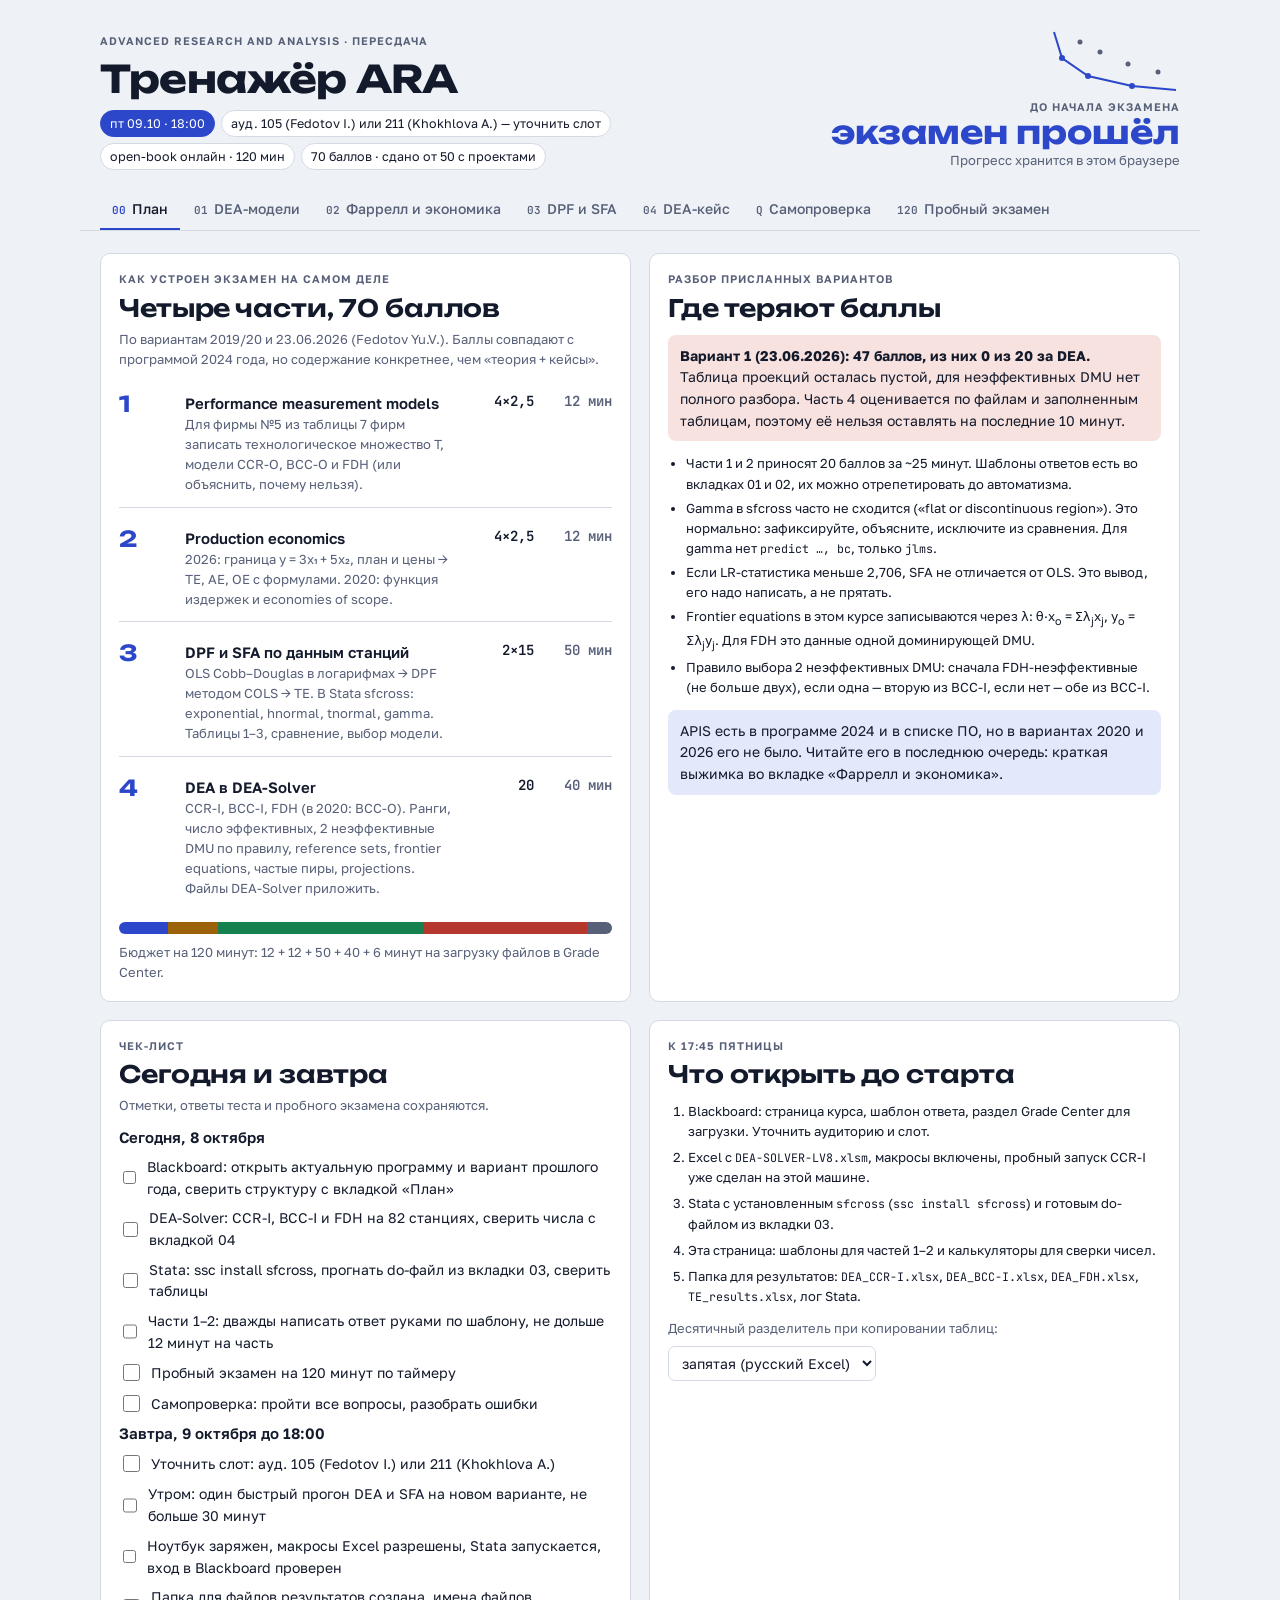
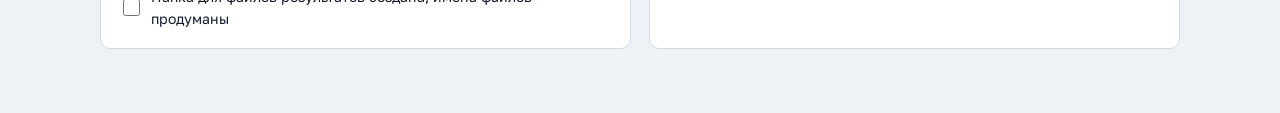
==== public/ara/index.html @ 1f3a1963 "Add ARA exam trainer page at /ara with progress stored in KV The trainer (DEA models, Farrell, DPF/S" ====
<!doctype html>
<html lang="ru">
<head>
<meta charset="utf-8">
<meta name="viewport" content="width=device-width, initial-scale=1, viewport-fit=cover">
<meta name="color-scheme" content="light dark">
<title>Тренажёр ARA</title>
<link rel="preconnect" href="https://fonts.googleapis.com">
<link rel="preconnect" href="https://fonts.gstatic.com" crossorigin>
<link rel="stylesheet" href="https://fonts.googleapis.com/css2?family=Unbounded:wght@500;700&family=Golos+Text:wght@400;500;600;700&family=JetBrains+Mono:wght@400;600&display=swap">
<style>
/* Рабочая тетрадь к пересдаче: шапка с отсчётом, вкладки = части экзамена, внутри — карточки-инструменты и разборы */
:root {
  --bg: #EEF1F5; --surface: #FFFFFF; --sunk: #F4F6FA; --ink: #131A2B; --muted: #576078; --line: #D4DAE4;
  --accent: #2C47C9; --accent-ink: #FFFFFF; --accent-soft: #E3E8FB;
  --good: #17804F; --good-soft: #E0F2E8; --warn: #9C620A; --warn-soft: #FBEFD9; --bad: #B5382F; --bad-soft: #F8E2DF;
  --display: "Unbounded", "Golos Text", system-ui, sans-serif;
  --body: "Golos Text", system-ui, -apple-system, "Segoe UI", sans-serif;
  --mono: "JetBrains Mono", ui-monospace, "SFMono-Regular", Menlo, Consolas, monospace;
  --r: 10px;
}
@media (prefers-color-scheme: dark) { :root:not([data-theme="light"]) {
  --bg: #0D111B; --surface: #161B28; --sunk: #1C2233; --ink: #E4E8F1; --muted: #9AA3B9; --line: #2B3347;
  --accent: #8FA3FF; --accent-ink: #0D111B; --accent-soft: #232C50;
  --good: #52C78F; --good-soft: #153021; --warn: #E7AF55; --warn-soft: #33290F; --bad: #F27A70; --bad-soft: #3B1D1A; color-scheme: dark } }
:root[data-theme="dark"] {
  --bg: #0D111B; --surface: #161B28; --sunk: #1C2233; --ink: #E4E8F1; --muted: #9AA3B9; --line: #2B3347;
  --accent: #8FA3FF; --accent-ink: #0D111B; --accent-soft: #232C50;
  --good: #52C78F; --good-soft: #153021; --warn: #E7AF55; --warn-soft: #33290F; --bad: #F27A70; --bad-soft: #3B1D1A; color-scheme: dark }
* { box-sizing: border-box }
body { background: var(--bg); color: var(--ink); font: 15px/1.55 var(--body); }
.wrap { max-width: 1120px; margin: 0 auto; padding-inline: 20px; padding-block: 0 64px; }
h1, h2, h3, h4 { text-wrap: balance; margin: 0; }
h1 { font: 700 clamp(24px, 4.2vw, 38px)/1.1 var(--display); letter-spacing: -0.01em; }
h2 { font: 600 clamp(19px, 2.6vw, 24px)/1.25 var(--display); letter-spacing: -0.005em; }
h3 { font: 600 17px/1.35 var(--body); }
h4 { font: 600 15px/1.4 var(--body); }
p { margin: 0; max-width: 72ch; }
a { color: var(--accent); }
code, .mono { font-family: var(--mono); font-size: 0.9em; }
.muted { color: var(--muted); }
.small { font-size: 13px; }
.eyebrow { font: 600 11px/1.3 var(--body); letter-spacing: 0.09em; text-transform: uppercase; color: var(--muted); }

/* шапка */
.top { display: grid; grid-template-columns: minmax(0, 1fr) auto; gap: 20px; align-items: end; padding-block: 28px 18px; }
.top .lead { display: grid; gap: 10px; min-width: 0; }
.chips { display: flex; flex-wrap: wrap; gap: 6px; }
.chip { font-size: 12.5px; padding: 3px 9px; border-radius: 999px; background: var(--surface); border: 1px solid var(--line); }
.chip.hot { background: var(--accent); color: var(--accent-ink); border-color: var(--accent); }
.count { text-align: right; display: grid; gap: 2px; }
.count b { font: 700 clamp(22px, 3.6vw, 32px)/1 var(--display); font-variant-numeric: tabular-nums; color: var(--accent); }
.frontier-mark { width: 140px; height: 70px; display: block; margin-left: auto; }
.frontier-mark .fl { stroke: var(--accent); }
.frontier-mark .pt { fill: var(--muted); }
.frontier-mark .pe { fill: var(--accent); }
@media (max-width: 640px) { .top { grid-template-columns: 1fr; } .count { text-align: left; } .frontier-mark { display: none; } }

/* вкладки */
.tabs { position: sticky; top: env(safe-area-inset-top, 0px); z-index: 5; background: var(--bg); border-bottom: 1px solid var(--line); display: flex; gap: 2px; overflow-x: auto; scrollbar-width: none; margin-inline: -20px; padding-inline: 20px; }
.tabs::-webkit-scrollbar { display: none; }
.tabs button { font: 500 14px/1 var(--body); color: var(--muted); background: none; border: 0; border-bottom: 2px solid transparent; padding: 14px 12px 12px; cursor: pointer; white-space: nowrap; }
.tabs button span { font: 600 11px/1 var(--mono); margin-right: 6px; color: var(--muted); }
.tabs button[aria-selected="true"] { color: var(--ink); border-bottom-color: var(--accent); }
.tabs button[aria-selected="true"] span { color: var(--accent); }
.tabs button:focus-visible { outline: 2px solid var(--accent); outline-offset: -2px; }
section.panel { display: grid; gap: 18px; padding-top: 22px; }
.panel-head { display: grid; gap: 6px; }

/* карточки и сетки */
.card { background: var(--surface); border: 1px solid var(--line); border-radius: var(--r); padding: 18px; display: grid; gap: 12px; min-width: 0; align-content: start; }
.card.flat { background: transparent; border-style: dashed; }
.grid2 { display: grid; grid-template-columns: repeat(2, minmax(0, 1fr)); gap: 18px; }
.grid3 { display: grid; grid-template-columns: repeat(3, minmax(0, 1fr)); gap: 14px; }
@media (max-width: 860px) { .grid2, .grid3 { grid-template-columns: minmax(0, 1fr); } }
.stack { display: grid; gap: 8px; }
.row { display: flex; flex-wrap: wrap; gap: 8px; align-items: center; }
ul.clean { margin: 0; padding-left: 18px; display: grid; gap: 4px; }
ol.steps { margin: 0; padding-left: 20px; display: grid; gap: 6px; }
.callout { border-radius: 8px; padding: 10px 12px; background: var(--warn-soft); color: var(--ink); font-size: 14px; }
.callout.info { background: var(--accent-soft); }
.callout.ok { background: var(--good-soft); }
.callout.bad { background: var(--bad-soft); }
.callout b { color: inherit; }
.formula { font-family: var(--mono); font-size: 13.5px; background: var(--sunk); border-radius: 8px; padding: 10px 12px; white-space: pre-wrap; overflow-x: auto; line-height: 1.6; }
details { border-top: 1px solid var(--line); padding-top: 10px; }
details > summary { cursor: pointer; font-weight: 600; list-style: none; display: flex; gap: 8px; align-items: baseline; }
details > summary::before { content: "+"; font-family: var(--mono); color: var(--accent); width: 12px; }
details[open] > summary::before { content: "−"; }
details > .body { padding-top: 10px; display: grid; gap: 10px; }

/* формы */
label.f { display: grid; gap: 4px; font-size: 13px; color: var(--muted); min-width: 0; }
input[type="number"], input[type="text"], select, textarea { font: 14px/1.4 var(--body); color: var(--ink); background: var(--surface); border: 1px solid var(--line); border-radius: 7px; padding: 7px 9px; min-width: 0; width: 100%; }
textarea { font: 12.5px/1.45 var(--mono); resize: vertical; min-height: 140px; }
input:focus-visible, select:focus-visible, textarea:focus-visible, button:focus-visible, summary:focus-visible { outline: 2px solid var(--accent); outline-offset: 1px; }
.fields { display: grid; grid-template-columns: repeat(auto-fill, minmax(110px, 1fr)); gap: 10px; }
.btn { font: 600 14px/1 var(--body); padding: 10px 14px; border-radius: 8px; border: 1px solid var(--line); background: var(--surface); color: var(--ink); cursor: pointer; }
.btn:hover { border-color: var(--accent); }
.btn.primary { background: var(--accent); color: var(--accent-ink); border-color: var(--accent); }
.btn.small { padding: 7px 10px; font-size: 13px; }
.copybuf { width: 100%; min-height: 80px; margin-top: 6px; }
.check { display: flex; gap: 8px; align-items: center; font-size: 14px; color: var(--ink); }
.check input { width: 17px; height: 17px; accent-color: var(--accent); }

/* таблицы */
.tw { overflow-x: auto; border: 1px solid var(--line); border-radius: 8px; max-width: 100%; }
.tw.tall { max-height: 420px; overflow-y: auto; }
table.t { border-collapse: collapse; width: 100%; font-size: 13px; font-variant-numeric: tabular-nums; }
table.t th, table.t td { padding: 6px 9px; border-bottom: 1px solid var(--line); text-align: right; white-space: nowrap; }
table.t th { background: var(--sunk); font-weight: 600; position: sticky; top: 0; z-index: 1; }
table.t th:first-child, table.t td:first-child { text-align: left; }
table.t td.l, table.t th.l { text-align: left; white-space: normal; }
table.t tr:last-child td { border-bottom: 0; }
table.t tr.sel td { background: var(--accent-soft); }
.pill { display: inline-block; font: 600 11.5px/1 var(--body); padding: 3px 7px; border-radius: 999px; }
.pill.good { background: var(--good-soft); color: var(--good); }
.pill.bad { background: var(--bad-soft); color: var(--bad); }
.pill.warn { background: var(--warn-soft); color: var(--warn); }
.pill.acc { background: var(--accent-soft); color: var(--accent); }
.eff1 { color: var(--good); font-weight: 600; }

/* структура экзамена */
.parts { display: grid; gap: 8px; }
.part { display: grid; grid-template-columns: 54px minmax(0, 1fr) 64px 66px; gap: 12px; align-items: start; padding: 12px 0; border-bottom: 1px solid var(--line); }
.part:last-child { border-bottom: 0; }
.part .n { font: 700 22px/1 var(--display); color: var(--accent); }
.part .pts, .part .min { font: 600 14px/1.2 var(--mono); text-align: right; }
.part .min { color: var(--muted); }
@media (max-width: 560px) { .part { grid-template-columns: 38px minmax(0, 1fr) 50px; } .part .min { display: none; } }
.budget { display: flex; height: 12px; border-radius: 999px; overflow: hidden; background: var(--sunk); }
.budget i { display: block; height: 100%; }

/* тест */
.q { display: grid; gap: 8px; padding: 14px 0; border-bottom: 1px solid var(--line); }
.q:last-child { border-bottom: 0; }
.q .opts { display: grid; gap: 6px; }
.q .opts button { text-align: left; font: 14px/1.4 var(--body); color: var(--ink); background: var(--sunk); border: 1px solid transparent; border-radius: 8px; padding: 8px 10px; cursor: pointer; }
.q .opts button:hover { border-color: var(--line); }
.q .opts button.right { background: var(--good-soft); border-color: var(--good); }
.q .opts button.wrong { background: var(--bad-soft); border-color: var(--bad); }
.q .why { font-size: 14px; color: var(--muted); }

/* таймер */
.timer { display: grid; grid-template-columns: auto minmax(0, 1fr); gap: 18px; align-items: center; }
.timer .clock { font: 700 clamp(34px, 7vw, 54px)/1 var(--display); font-variant-numeric: tabular-nums; letter-spacing: -0.02em; }
@media (max-width: 560px) { .timer { grid-template-columns: minmax(0, 1fr); } }
.chk-in { width: 92px; font-family: var(--mono); font-size: 13px; padding: 5px 7px; }
.chk-in.ok { border-color: var(--good); background: var(--good-soft); }
.chk-in.no { border-color: var(--bad); background: var(--bad-soft); }

svg text { font-family: var(--body); }
.ax { stroke: var(--muted); stroke-width: 1; }
.grid-l { stroke: var(--line); stroke-width: 1; }
.lbl { fill: var(--muted); font-size: 11px; }
.lbl-ink { fill: var(--ink); font-size: 12px; font-weight: 600; }
.iso { stroke: var(--accent); stroke-width: 2.2; fill: none; }
.cost { stroke: var(--warn); stroke-width: 1.6; stroke-dasharray: 5 4; fill: none; }
.ray { stroke: var(--muted); stroke-width: 1.2; stroke-dasharray: 2 3; }
.dotB { fill: var(--bad); } .dotBp { fill: var(--accent); } .dotS { fill: var(--good); } .dotF { fill: var(--warn); }
@media (prefers-reduced-motion: reduce) { * { transition: none !important; animation: none !important; } }
</style>

<style>body{margin:0}:root{padding-top:env(safe-area-inset-top,0px);padding-bottom:env(safe-area-inset-bottom,0px)}img{max-width:100%}[hidden]{display:none!important}</style>
</head>
<body>
<div class="wrap">
  <header class="top">
    <div class="lead">
      <span class="eyebrow">Advanced Research and Analysis · пересдача</span>
      <h1>Тренажёр ARA</h1>
      <div class="chips">
        <span class="chip hot">пт 09.10 · 18:00</span>
        <span class="chip">ауд. 105 (Fedotov I.) или 211 (Khokhlova A.) — уточнить слот</span>
        <span class="chip">open-book онлайн · 120 мин</span>
        <span class="chip">70 баллов · сдано от 50 с проектами</span>
      </div>
    </div>
    <div class="count">
      <svg class="frontier-mark" viewBox="0 0 140 70" aria-hidden="true">
        <polyline class="fl" fill="none" stroke-width="2" points="14,4 22,30 48,48 92,58 136,62"/>
        <circle class="pe" cx="22" cy="30" r="3"/><circle class="pe" cx="48" cy="48" r="3"/><circle class="pe" cx="92" cy="58" r="3"/>
        <circle class="pt" cx="60" cy="24" r="2.5"/><circle class="pt" cx="88" cy="36" r="2.5"/><circle class="pt" cx="40" cy="14" r="2.5"/><circle class="pt" cx="118" cy="44" r="2.5"/>
      </svg>
      <span class="eyebrow">до начала экзамена</span>
      <b id="cd">—</b>
      <span class="small muted" id="sync"></span>
    </div>
  </header>

  <nav class="tabs" role="tablist" aria-label="Разделы">
    <button data-tab="plan" role="tab"><span>00</span>План</button>
    <button data-tab="t1" role="tab"><span>01</span>DEA-модели</button>
    <button data-tab="t2" role="tab"><span>02</span>Фаррелл и экономика</button>
    <button data-tab="t3" role="tab"><span>03</span>DPF и SFA</button>
    <button data-tab="t4" role="tab"><span>04</span>DEA-кейс</button>
    <button data-tab="quiz" role="tab"><span>Q</span>Самопроверка</button>
    <button data-tab="mock" role="tab"><span>120</span>Пробный экзамен</button>
  </nav>

  <!-- ========== ПЛАН ========== -->
  <section class="panel" id="tab-plan" role="tabpanel">
    <div class="grid2">
      <div class="card">
        <div class="panel-head">
          <span class="eyebrow">Как устроен экзамен на самом деле</span>
          <h2>Четыре части, 70 баллов</h2>
          <p class="muted small">По вариантам 2019/20 и 23.06.2026 (Fedotov Yu.V.). Баллы совпадают с программой 2024 года, но содержание конкретнее, чем «теория + кейсы».</p>
        </div>
        <div class="parts">
          <div class="part"><span class="n">1</span><div><h4>Performance measurement models</h4><p class="small muted">Для фирмы №5 из таблицы 7 фирм записать технологическое множество T, модели CCR-O, BCC-O и FDH (или объяснить, почему нельзя).</p></div><span class="pts">4×2,5</span><span class="min">12 мин</span></div>
          <div class="part"><span class="n">2</span><div><h4>Production economics</h4><p class="small muted">2026: граница y = 3x₁ + 5x₂, план и цены → TE, AE, OE с формулами. 2020: функция издержек и economies of scope.</p></div><span class="pts">4×2,5</span><span class="min">12 мин</span></div>
          <div class="part"><span class="n">3</span><div><h4>DPF и SFA по данным станций</h4><p class="small muted">OLS Cobb–Douglas в логарифмах → DPF методом COLS → TE. В Stata sfcross: exponential, hnormal, tnormal, gamma. Таблицы 1–3, сравнение, выбор модели.</p></div><span class="pts">2×15</span><span class="min">50 мин</span></div>
          <div class="part"><span class="n">4</span><div><h4>DEA в DEA-Solver</h4><p class="small muted">CCR-I, BCC-I, FDH (в 2020: BCC-O). Ранги, число эффективных, 2 неэффективные DMU по правилу, reference sets, frontier equations, частые пиры, projections. Файлы DEA-Solver приложить.</p></div><span class="pts">20</span><span class="min">40 мин</span></div>
        </div>
        <div class="stack">
          <div class="budget" aria-label="Бюджет времени">
            <i style="width:10%;background:var(--accent)"></i><i style="width:10%;background:var(--warn)"></i><i style="width:41.7%;background:var(--good)"></i><i style="width:33.3%;background:var(--bad)"></i><i style="width:5%;background:var(--muted)"></i>
          </div>
          <p class="small muted">Бюджет на 120 минут: 12 + 12 + 50 + 40 + 6 минут на загрузку файлов в Grade Center.</p>
        </div>
      </div>

      <div class="card">
        <div class="panel-head">
          <span class="eyebrow">Разбор присланных вариантов</span>
          <h2>Где теряют баллы</h2>
        </div>
        <div class="callout bad"><b>Вариант 1 (23.06.2026): 47 баллов, из них 0 из 20 за DEA.</b> Таблица проекций осталась пустой, для неэффективных DMU нет полного разбора. Часть 4 оценивается по файлам и заполненным таблицам, поэтому её нельзя оставлять на последние 10 минут.</div>
        <ul class="clean small">
          <li>Части 1 и 2 приносят 20 баллов за ~25 минут. Шаблоны ответов есть во вкладках 01 и 02, их можно отрепетировать до автоматизма.</li>
          <li>Gamma в sfcross часто не сходится («flat or discontinuous region»). Это нормально: зафиксируйте, объясните, исключите из сравнения. Для gamma нет <code>predict …, bc</code>, только <code>jlms</code>.</li>
          <li>Если LR-статистика меньше 2,706, SFA не отличается от OLS. Это вывод, его надо написать, а не прятать.</li>
          <li>Frontier equations в этом курсе записываются через λ: θ·x<sub>o</sub> = Σλ<sub>j</sub>x<sub>j</sub>, y<sub>o</sub> = Σλ<sub>j</sub>y<sub>j</sub>. Для FDH это данные одной доминирующей DMU.</li>
          <li>Правило выбора 2 неэффективных DMU: сначала FDH-неэффективные (не больше двух), если одна — вторую из BCC-I, если нет — обе из BCC-I.</li>
        </ul>
        <div class="callout info small">APIS есть в программе 2024 и в списке ПО, но в вариантах 2020 и 2026 его не было. Читайте его в последнюю очередь: краткая выжимка во вкладке «Фаррелл и экономика».</div>
      </div>
    </div>

    <div class="grid2">
      <div class="card">
        <div class="panel-head">
          <span class="eyebrow">Чек-лист</span>
          <h2>Сегодня и завтра</h2>
          <p class="small muted">Отметки, ответы теста и пробного экзамена сохраняются.</p>
        </div>
        <div class="stack" id="checklist"></div>
      </div>
      <div class="card">
        <div class="panel-head">
          <span class="eyebrow">К 17:45 пятницы</span>
          <h2>Что открыть до старта</h2>
        </div>
        <ol class="steps small">
          <li>Blackboard: страница курса, шаблон ответа, раздел Grade Center для загрузки. Уточнить аудиторию и слот.</li>
          <li>Excel с <code>DEA-SOLVER-LV8.xlsm</code>, макросы включены, пробный запуск CCR-I уже сделан на этой машине.</li>
          <li>Stata с установленным <code>sfcross</code> (<code>ssc install sfcross</code>) и готовым do-файлом из вкладки 03.</li>
          <li>Эта страница: шаблоны для частей 1–2 и калькуляторы для сверки чисел.</li>
          <li>Папка для результатов: <code>DEA_CCR-I.xlsx</code>, <code>DEA_BCC-I.xlsx</code>, <code>DEA_FDH.xlsx</code>, <code>TE_results.xlsx</code>, лог Stata.</li>
        </ol>
        <div class="row">
          <span class="small muted">Десятичный разделитель при копировании таблиц:</span>
          <select id="decSel" style="width:auto"><option value=",">запятая (русский Excel)</option><option value=".">точка</option></select>
        </div>
      </div>
    </div>
  </section>

  <!-- ========== ЧАСТЬ 1 ========== -->
  <section class="panel" id="tab-t1" role="tabpanel" hidden>
    <div class="panel-head">
      <span class="eyebrow">Часть 1 · 10 баллов</span>
      <h2>Записать DEA-модель для фирмы</h2>
      <p class="muted">Вставьте таблицу из задания, выберите фирму и модель. Генератор пишет систему ограничений в том виде, в каком её ждут в ответе, и решает её для сверки.</p>
    </div>
    <div class="grid2">
      <div class="card">
        <label class="f">Данные (первая строка: DMU, затем столбцы с префиксами (I) и (O), как в DEA-Solver)
          <textarea id="t1data" rows="9"></textarea>
        </label>
        <div class="fields">
          <label class="f">Фирма<select id="t1dmu"></select></label>
          <label class="f">Модель<select id="t1model">
            <option value="T">Технологическое множество T</option>
            <option value="CCR-O">CCR-O</option><option value="BCC-O">BCC-O</option><option value="FDH-O">FDH-O</option>
            <option value="CCR-I">CCR-I</option><option value="BCC-I">BCC-I</option><option value="FDH-I">FDH-I</option>
            <option value="ALL-O">Весь ответ части 1 (T, CCR-O, BCC-O, FDH)</option>
          </select></label>
        </div>
        <div class="row"><button class="btn small" id="t1reset">Вернуть 7 фирм из экзамена</button></div>
      </div>
      <div class="card">
        <div class="row" style="justify-content:space-between"><h3>Ответ</h3><button class="btn small" id="t1copy">Копировать</button></div>
        <div class="formula" id="t1out"></div>
        <div id="t1sol" class="small"></div>
      </div>
    </div>
    <div class="grid3">
      <div class="card"><h3>Технологическое множество</h3>
        <div class="formula">T_CCR = {(x,y): Xλ ≤ x, Yλ ≥ y, λ ≥ 0}
T_BCC = T_CCR + eλ = 1
T_FDH = T_BCC + λⱼ ∈ {0,1}</div>
        <p class="small">Вложенность T_FDH ⊆ T_BCC ⊆ T_CCR даёт θ_FDH ≥ θ_BCC ≥ θ_CCR и обратный порядок по числу эффективных DMU.</p>
      </div>
      <div class="card"><h3>Ориентация</h3>
        <p class="small"><b>Input:</b> min θ, Xλ ≤ θx<sub>o</sub>, Yλ ≥ y<sub>o</sub>. Оценка θ* ≤ 1.</p>
        <p class="small"><b>Output:</b> max η, Xλ ≤ x<sub>o</sub>, Yλ ≥ ηy<sub>o</sub>. η* ≥ 1, оценка эффективности 1/η*.</p>
        <p class="small">При CRS θ* = 1/η*, при VRS значения могут различаться, но множество эффективных DMU одно и то же.</p>
      </div>
      <div class="card"><h3>Можно ли записать FDH?</h3>
        <p class="small">Да. FDH получается из <b>BCC</b>: условие выпуклости Σλ = 1 сохраняется, а λⱼ ≥ 0 заменяется на λⱼ ∈ {0,1}. Ровно одна λ равна 1, эталоном служит реально наблюдаемая фирма. Это задача смешанного целочисленного программирования. Из CCR FDH не получить: там нет Σλ = 1.</p>
      </div>
    </div>
  </section>

  <!-- ========== ЧАСТЬ 2 ========== -->
  <section class="panel" id="tab-t2" role="tabpanel" hidden>
    <div class="panel-head">
      <span class="eyebrow">Часть 2 · 10 баллов</span>
      <h2>Модель Фаррелла: TE, AE, OE</h2>
      <p class="muted">По умолчанию загружено задание 23.06.2026. Поменяйте функцию, план или цены и получите все четыре точки, формулы и диаграмму.</p>
    </div>
    <div class="grid2">
      <div class="card">
        <div class="fields">
          <label class="f">Граница<select id="fkind"><option value="linear">Линейная a₁x₁ + a₂x₂</option><option value="cd">Cobb–Douglas A·x₁^α·x₂^β</option><option value="leon">Леонтьев min(x₁/a, x₂/b)</option></select></label>
          <label class="f" id="fp1l">a₁<input type="number" id="fp1" step="any" value="3"></label>
          <label class="f" id="fp2l">a₂<input type="number" id="fp2" step="any" value="5"></label>
          <label class="f" id="fp3l" hidden>β<input type="number" id="fp3" step="any" value="0.5"></label>
        </div>
        <div class="fields">
          <label class="f">x₁<input type="number" id="fx1" step="any" value="30"></label>
          <label class="f">x₂<input type="number" id="fx2" step="any" value="15"></label>
          <label class="f">y<input type="number" id="fy" step="any" value="110"></label>
          <label class="f">w₁ (цена x₁)<input type="number" id="fw1" step="any" value="7.5"></label>
          <label class="f">w₂ (цена x₂)<input type="number" id="fw2" step="any" value="15"></label>
        </div>
        <div class="row"><button class="btn small" id="fex1">Задание 2026 (линейная)</button><button class="btn small" id="fex2">Пример из лекции (Cobb–Douglas)</button></div>
        <div id="fres"></div>
      </div>
      <div class="card">
        <svg id="fsvg" viewBox="0 0 460 360" role="img" aria-label="Изокванта, изокоста и точки B, B′, S, F"></svg>
        <p class="small muted">Красная B — факт, синяя B′ — технически эффективный план на том же луче, зелёная S — минимум издержек, жёлтая F — пересечение минимальной изокосты с лучом OB.</p>
      </div>
    </div>
    <div class="card">
      <div class="row" style="justify-content:space-between"><h3>Текст ответа (EN)</h3><button class="btn small" id="fcopy">Копировать</button></div>
      <div class="formula" id="ftext"></div>
    </div>
    <div class="grid2">
      <div class="card">
        <h3>Определения, которые проверяют</h3>
        <div class="formula">TE = OB′/OB = C(B′)/C(B)       (Farrell, input-oriented)
AE = OF/OB′ = C(S)/C(B′)
OE = OF/OB  = C(S)/C(B) = TE × AE</div>
        <ul class="clean small">
          <li>План технически неэффективен, если f(x) &gt; y: из тех же ресурсов можно выпустить больше.</li>
          <li>Линейная граница (совершенные субституты): минимум издержек в углу, сравниваем w₁/a₁ и w₂/a₂.</li>
          <li>Cobb–Douglas: MRTS = (α·x₂)/(β·x₁) = w₁/w₂ ⇒ x₂/x₁ = β·w₁/(α·w₂).</li>
          <li>Леонтьев: AE = 1 только если факт на луче вершины; оптимум x₁ = a·y, x₂ = b·y.</li>
        </ul>
        <div class="callout small">В лекции 1 (слайды 78–81) в условии w₁ = $1, w₂ = $4, но решение (S = (10; 40), изокоста x₂ = −4x₁ + 80, AE = 0,899) соответствует w₁ = 4, w₂ = 1. Кнопка «Пример из лекции» использует цены, при которых ответ совпадает со слайдами.</div>
      </div>
      <div class="card">
        <h3>Distance functions и отдача от масштаба</h3>
        <div class="formula">Dᵢ(y,x) = max{λ: x/λ ∈ L(y)} ≥ 1,   TE_input = 1/Dᵢ
Dₒ(x,y) = min{μ: y/μ ∈ P(x)} ≤ 1,   TE_output = Dₒ
CRS: Dᵢ = 1/Dₒ</div>
        <ul class="clean small">
          <li>Dᵢ убывает по y, растёт по x, однородна степени 1 по x, вогнута по x. Isoq L(y) = {x: Dᵢ = 1}.</li>
          <li>Cobb–Douglas y = A∏xᵢ^αᵢ: Σαᵢ = 1 — CRS, &gt; 1 — IRS, &lt; 1 — DRS. Коэффициенты ln–ln модели — эластичности выпуска.</li>
          <li>Пример 2026: 0,153 + 0,543 = 0,696 &lt; 1 ⇒ убывающая отдача.</li>
        </ul>
      </div>
    </div>
    <div class="grid2">
      <div class="card">
        <h3>Economies of scope (вариант 2020)</h3>
        <div class="formula">SC = [C(q₁,0) + C(0,q₂) − C(q₁,q₂)] / C(q₁,q₂)
SC &gt; 0 — economies of scope, SC &lt; 0 — diseconomies
Cost complementarity: ∂²C/∂qᵢ∂qⱼ &lt; 0 ⇒ economies of scope</div>
        <ol class="steps small">
          <li>Проверьте, что C однородна степени 1 по ценам: сумма степеней wᵢ должна быть 1. В задаче 2020: 0,3 + 0,5 + 0,8 + 0,2 = 1,8, это нарушение свойства функции издержек, его стоит отметить.</li>
          <li>Для каждой пары продуктов посчитайте ∂²C/∂qᵢ∂qⱼ. Слагаемые, которые не содержат обоих qᵢ и qⱼ, дают ноль: такая пара не связана в издержках.</li>
          <li>Если продукт стоит с отрицательной степенью (q³⁻⁰·¹), C(…, qⱼ = 0, …) не определена или бесконечна: выпускать его партнёра отдельно невозможно, совместное производство обязательно.</li>
          <li>Аддитивно разделимые группы продуктов (C = g(w)·[h₁(q₁,q₃) + h₂(q₂)]) дают нулевую комплементарность между группами: экономии от разнообразия между ними нет, если нет общих постоянных издержек.</li>
        </ol>
      </div>
      <div class="card">
        <h3>APIS кратко (в 2020 и 2026 не встречался)</h3>
        <ul class="clean small">
          <li>Метод агрегированных индексов Хованова: показатели → нормированные частные индексы qᵢ ∈ [0,1] → сводный индекс Q = Σwᵢqᵢ.</li>
          <li>Нормировка: «больше — лучше» qᵢ = (xᵢ − min)/(max − min), «меньше — лучше» qᵢ = (max − xᵢ)/(max − min).</li>
          <li>Веса при нечисловой, неточной, неполной (ННН) информации: множество допустимых весов на сетке с шагом 1/n, например w₁ ≥ w₂ = w₃. Веса считаются случайными и равномерно распределёнными на этом множестве.</li>
          <li>Результат: ожидаемые веса w̄ᵢ, средний индекс Q̄ и его стандартное отклонение по каждой альтернативе, вероятность доминирования P(Q̃ₐ &gt; Q̃ᵦ) как надёжность ранжирования.</li>
        </ul>
      </div>
    </div>
  </section>

  <!-- ========== ЧАСТЬ 3 ========== -->
  <section class="panel" id="tab-t3" role="tabpanel" hidden>
    <div class="panel-head">
      <span class="eyebrow">Часть 3 · 30 баллов</span>
      <h2>Average PF → DPF → SFA</h2>
      <p class="muted">Вставьте выборку (в экзамене она уже в натуральных логарифмах), выберите столбцы. Страница считает OLS, COLS-границу и три SFA-модели методом максимального правдоподобия, чтобы сверить ваш вывод Stata.</p>
    </div>
    <div class="grid2">
      <div class="card">
        <label class="f">Данные (первая строка — заголовки)
          <textarea id="t3data" rows="10"></textarea>
        </label>
        <div class="row">
          <button class="btn small" id="t3hps">82 станции HPS (ln, из файла курса)</button>
          <button class="btn small" id="t3var2">Вариант 2 от 23.06.2026 (50 станций)</button>
        </div>
      </div>
      <div class="card">
        <div class="fields">
          <label class="f">ln y (выпуск)<select id="t3y"></select></label>
          <label class="f">ln x₁<select id="t3x1"></select></label>
          <label class="f">ln x₂<select id="t3x2"></select></label>
        </div>
        <label class="check"><input type="checkbox" id="t3log"> Данные в уровнях — взять ln</label>
        <label class="check"><input type="checkbox" id="t3cost"> Граница издержек (cost frontier)</label>
        <div class="row"><button class="btn primary" id="t3run">Рассчитать</button><span id="t3status" class="small muted"></span></div>
        <div class="callout info small">Gamma в браузере не считается: в Stata она оценивается симулированным правдоподобием и часто не сходится. Остальные модели совпадают с Stata до 2–3 знака; у tnormal μ определяется слабо, расхождение может быть больше.</div>
      </div>
    </div>
    <div id="t3out" class="stack" style="gap:18px"></div>
    <div class="card">
      <div class="row" style="justify-content:space-between"><h3>Do-файл для Stata</h3><button class="btn small" id="t3docopy">Копировать</button></div>
      <p class="small muted">Имена переменных берутся из заголовков выше. Данные вставьте в Data Editor (Ctrl+V с первой строкой как именами).</p>
      <div class="formula" id="t3do"></div>
    </div>
    <div class="grid2">
      <div class="card">
        <h3>Что писать в выводах</h3>
        <ul class="clean small">
          <li><b>Average PF:</b> коэффициенты ln–ln — эластичности, их сумма даёт отдачу от масштаба. R², F, t-статистики.</li>
          <li><b>DPF (COLS):</b> к константе прибавляется max OLS-остаток; TEᵢ = exp(eᵢ − max e), одна станция ровно на границе. Всё отклонение считается неэффективностью, граница держится на одном выбросе.</li>
          <li><b>SFA:</b> ε = v − u, v ~ N(0,σᵥ²) шум, u ≥ 0 неэффективность. λ = σᵤ/σᵥ, γ = σᵤ²/(σᵤ²+σᵥ²).</li>
          <li><b>Проверка наличия неэффективности:</b> асимметрия OLS-остатков должна быть отрицательной (sktest); LR = 2(lnL_SFA − lnL_OLS) против критического 2,706 (смесь ½χ²(0) + ½χ²(1), 5%).</li>
          <li><b>TE:</b> bc = E[exp(−u)|ε] (Battese–Coelli), jlms = exp(−E[u|ε]). Обе — выходно-ориентированные.</li>
          <li><b>Согласованность:</b> ранговая корреляция Спирмена между TE моделей. Уровни отличаются, ранги обычно почти совпадают.</li>
          <li><b>Выбор модели:</b> SFA предпочтительнее DPF по сути (шум отделён). Среди распределений — по lnL/AIC и значимости σᵤ; half-normal и exponential устойчивее, tnormal и gamma слабо идентифицируются.</li>
        </ul>
      </div>
      <div class="card">
        <h3>Wrong skewness</h3>
        <p class="small">Если остатки OLS имеют положительную асимметрию (для границы производства), ML-оценка σᵤ уходит в ноль и SFA совпадает с OLS (результат Waldman, 1982). В варианте 2 так и вышло: асимметрия около нуля, LR ≈ 0,01, σᵤ незначима. Правильный ответ — признать, что неэффективность статистически не выделяется, и всё равно выбрать модель с обоснованием.</p>
        <h3>sfcross: короткая памятка</h3>
        <div class="formula">sfcross lny lnx1 lnx2, distribution(hnormal)
predict te_hn, bc        // E[exp(-u)|e]
predict u_hn, u          // E[u|e], JLMS
predict tej_hn, jlms     // exp(-E[u|e])
* cost-граница: опция cost
* gamma: bc нельзя, только u / jlms</div>
      </div>
    </div>
  </section>

  <!-- ========== ЧАСТЬ 4 ========== -->
  <section class="panel" id="tab-t4" role="tabpanel" hidden>
    <div class="panel-head">
      <span class="eyebrow">Часть 4 · 20 баллов</span>
      <h2>DEA-кейс как в DEA-Solver</h2>
      <p class="muted">Вставьте лист данных DEA-Solver. Считаются CCR, BCC (обе ориентации) и FDH с двухфазной процедурой слэков; результаты повторяют листы Score, Rank, Projection.</p>
    </div>
    <div class="grid2">
      <div class="card">
        <label class="f">Данные в формате DEA-Solver: DMU, (I)…, (O)…
          <textarea id="t4data" rows="10"></textarea>
        </label>
        <div class="row">
          <button class="btn small" id="t4hps">82 станции HPS</button>
          <button class="btn small" id="t4firms">7 фирм из части 1</button>
          <button class="btn small" id="t4hosp">12 больниц (Cooper–Seiford–Tone)</button>
        </div>
      </div>
      <div class="card">
        <ol class="steps small">
          <li>Откройте <code>DEA-SOLVER-LV8.xlsm</code>, включите макросы.</li>
          <li>Лист данных: A1 — название задачи, B1… заголовки с префиксами <code>(I)</code>/<code>(O)</code>, со 2-й строки DMU. Без пустых ячеек, нулей во входах и текста в числах.</li>
          <li>Start DEA-Solver → модель (CCR → CCR-I, BCC → BCC-I, FDH) → файл данных → новая книга для результатов. Каждую модель сохраняйте отдельным файлом.</li>
          <li>Листы результата: Summary, Score (оценка, ранг, reference set с λ), Rank, Weight, Slack, Projection.</li>
          <li>Файлы приложите к ответу в Blackboard, без них часть 4 не засчитывают.</li>
        </ol>
        <div class="row"><button class="btn primary" id="t4run">Рассчитать</button><span id="t4status" class="small muted"></span></div>
      </div>
    </div>
    <div id="t4out" class="stack" style="gap:18px"></div>
  </section>

  <!-- ========== ТЕСТ ========== -->
  <section class="panel" id="tab-quiz" role="tabpanel" hidden>
    <div class="panel-head">
      <span class="eyebrow">Самопроверка</span>
      <h2>Вопросы по всем частям</h2>
      <p class="muted">Нажмите вариант, и сразу увидите правильный ответ с пояснением. <span id="qscore" class="pill acc"></span></p>
    </div>
    <div class="row"><button class="btn small" id="qshuffle">Перемешать и начать заново</button></div>
    <div class="card" id="qlist"></div>
  </section>

  <!-- ========== ПРОБНЫЙ ЭКЗАМЕН ========== -->
  <section class="panel" id="tab-mock" role="tabpanel" hidden>
    <div class="panel-head">
      <span class="eyebrow">Генерал-репетиция</span>
      <h2>Пробный экзамен на 120 минут</h2>
      <p class="muted">Каждый вариант собирается из данных курса: 7 фирм, задача Фаррелла, 50 станций для SFA и 50 для DEA. Считайте в Stata и DEA-Solver, вводите ключевые числа и проверяйте.</p>
    </div>
    <div class="card">
      <div class="timer">
        <div class="clock" id="mclock">120:00</div>
        <div class="stack">
          <div class="budget" id="mbar"></div>
          <div class="row">
            <button class="btn primary" id="mstart">Старт</button>
            <button class="btn" id="mpause">Пауза</button>
            <button class="btn" id="mreset">Сбросить</button>
            <span class="small muted" id="mphase"></span>
          </div>
        </div>
      </div>
    </div>
    <div class="row">
      <button class="btn primary" id="mnew">Новый вариант</button>
      <span class="small muted" id="mseed"></span>
    </div>
    <div id="mout" class="stack" style="gap:18px"></div>
  </section>
</div>
<script>
/* ===== Чистые расчётные функции: LP-симплекс, DEA, SFA, APIS ===== */
const LP_EPS = 1e-9;

// maximize c·x, x >= 0, rows A_i·x (<=|>=|=) b_i. Двухфазный симплекс, правило Бленда.
function simplex(c, A, b, types) {
  const m = A.length, n = c.length;
  A = A.map(r => r.slice()); b = b.slice(); types = types.slice();
  for (let i = 0; i < m; i++) if (b[i] < 0) {
    A[i] = A[i].map(v => -v); b[i] = -b[i];
    types[i] = types[i] === '<=' ? '>=' : types[i] === '>=' ? '<=' : '=';
  }
  let nS = 0, nA = 0;
  for (const t of types) { if (t !== '=') nS++; if (t !== '<=') nA++; }
  const N = n + nS + nA, T = [], basis = [];
  let si = n, ai = n + nS;
  for (let i = 0; i < m; i++) {
    const row = new Float64Array(N + 1);
    for (let j = 0; j < n; j++) row[j] = A[i][j];
    row[N] = b[i];
    if (types[i] === '<=') { row[si] = 1; basis.push(si++); }
    else if (types[i] === '>=') { row[si++] = -1; row[ai] = 1; basis.push(ai++); }
    else { row[ai] = 1; basis.push(ai++); }
    T.push(row);
  }
  const isArt = j => j >= n + nS;
  function pivot(r, col) {
    const pr = T[r], pv = pr[col];
    for (let j = 0; j <= N; j++) pr[j] /= pv;
    for (let i = 0; i < m; i++) {
      if (i === r) continue;
      const f = T[i][col];
      if (f !== 0) { const row = T[i]; for (let j = 0; j <= N; j++) row[j] -= f * pr[j]; }
    }
    basis[r] = col;
  }
  function run(cost, allowed) {
    for (let it = 0; it < 20000; it++) {
      let enter = -1;
      for (let j = 0; j < N && enter < 0; j++) {
        if (!allowed(j) || basis.includes(j)) continue;
        let d = cost[j];
        for (let i = 0; i < m; i++) d -= cost[basis[i]] * T[i][j];
        if (d > 1e-10) enter = j;
      }
      if (enter < 0) return 'optimal';
      let leave = -1, best = Infinity;
      for (let i = 0; i < m; i++) {
        const a = T[i][enter];
        if (a > LP_EPS) {
          const r = T[i][N] / a;
          if (r < best - 1e-12 || (Math.abs(r - best) <= 1e-12 && basis[i] < basis[leave])) { best = r; leave = i; }
        }
      }
      if (leave < 0) return 'unbounded';
      pivot(leave, enter);
    }
    return 'iterlimit';
  }
  if (nA > 0) {
    const c1 = new Array(N).fill(0);
    for (let j = n + nS; j < N; j++) c1[j] = -1;
    run(c1, () => true);
    for (let i = 0; i < m; i++) if (isArt(basis[i]) && T[i][N] > 1e-7) return { status: 'infeasible' };
    for (let i = 0; i < m; i++) if (isArt(basis[i])) {
      for (let j = 0; j < n + nS; j++) if (Math.abs(T[i][j]) > 1e-9) { pivot(i, j); break; }
    }
  }
  const c2 = new Array(N).fill(0);
  for (let j = 0; j < n; j++) c2[j] = c[j];
  const st = run(c2, j => !isArt(j));
  if (st !== 'optimal') return { status: st };
  const x = new Array(n).fill(0);
  for (let i = 0; i < m; i++) if (basis[i] < n) x[basis[i]] = T[i][N];
  let obj = 0; for (let j = 0; j < n; j++) obj += c[j] * x[j];
  return { status: 'optimal', x, obj };
}

const unit = (k, i) => { const a = new Array(k).fill(0); a[i] = 1; return a; };
const zeros = k => new Array(k).fill(0);

// Огибающая модель (envelopment) + фаза 2 (максимизация слэков). X: m×n, Y: s×n.
function deaEnvelop(X, Y, o, rts, orient) {
  const m = X.length, s = Y.length, n = X[0].length;
  const A = [], b = [], t = [], c = zeros(n + 1);
  if (orient === 'I') {
    c[0] = -1;
    for (let i = 0; i < m; i++) { A.push([-X[i][o], ...X[i]]); b.push(0); t.push('<='); }
    for (let r = 0; r < s; r++) { A.push([0, ...Y[r]]); b.push(Y[r][o]); t.push('>='); }
  } else {
    c[0] = 1;
    for (let i = 0; i < m; i++) { A.push([0, ...X[i]]); b.push(X[i][o]); t.push('<='); }
    for (let r = 0; r < s; r++) { A.push([-Y[r][o], ...Y[r]]); b.push(0); t.push('>='); }
  }
  if (rts === 'vrs') { A.push([0, ...new Array(n).fill(1)]); b.push(1); t.push('='); }
  const p1 = simplex(c, A, b, t);
  if (p1.status !== 'optimal') return null;
  const phi = p1.x[0];
  const A2 = [], b2 = [], t2 = [];
  for (let i = 0; i < m; i++) { A2.push([...X[i], ...unit(m, i), ...zeros(s)]); b2.push(orient === 'I' ? phi * X[i][o] : X[i][o]); t2.push('='); }
  for (let r = 0; r < s; r++) { A2.push([...Y[r], ...zeros(m), ...unit(s, r).map(v => -v)]); b2.push(orient === 'I' ? Y[r][o] : phi * Y[r][o]); t2.push('='); }
  if (rts === 'vrs') { A2.push([...new Array(n).fill(1), ...zeros(m + s)]); b2.push(1); t2.push('='); }
  const p2 = simplex([...zeros(n), ...new Array(m + s).fill(1)], A2, b2, t2);
  const sol = p2.status === 'optimal' ? p2.x : [...p1.x.slice(1), ...zeros(m + s)];
  return { phi, lambda: sol.slice(0, n), sm: sol.slice(n, n + m), sp: sol.slice(n + m) };
}

// Мультипликаторная модель (веса). Конвенция Cooper–Seiford–Tone:
// I: max u·y_o − u0, v·x_o = 1, u·y_j − v·x_j − u0 <= 0  → граница u·y − v·x − u0 = 0
// O: min v·x_o − v0, u·y_o = 1, v·x_j − u·y_j − v0 >= 0  → граница v·x − u·y − v0 = 0
function deaMultiplier(X, Y, o, rts, orient) {
  const m = X.length, s = Y.length, n = X[0].length, vrs = rts === 'vrs';
  const nv = m + s + (vrs ? 2 : 0), A = [], b = [], t = [], c = zeros(nv);
  if (orient === 'I') {
    for (let r = 0; r < s; r++) c[m + r] = Y[r][o];
    if (vrs) { c[m + s] = -1; c[m + s + 1] = 1; }
    A.push([...X.map(row => row[o]), ...zeros(s), ...(vrs ? [0, 0] : [])]); b.push(1); t.push('=');
    for (let j = 0; j < n; j++) { A.push([...X.map(row => -row[j]), ...Y.map(row => row[j]), ...(vrs ? [-1, 1] : [])]); b.push(0); t.push('<='); }
  } else {
    for (let i = 0; i < m; i++) c[i] = -X[i][o];
    if (vrs) { c[m + s] = 1; c[m + s + 1] = -1; }
    A.push([...zeros(m), ...Y.map(row => row[o]), ...(vrs ? [0, 0] : [])]); b.push(1); t.push('=');
    for (let j = 0; j < n; j++) { A.push([...X.map(row => row[j]), ...Y.map(row => -row[j]), ...(vrs ? [-1, 1] : [])]); b.push(0); t.push('>='); }
  }
  const p = simplex(c, A, b, t);
  if (p.status !== 'optimal') return null;
  return { v: p.x.slice(0, m), u: p.x.slice(m, m + s), w0: vrs ? p.x[m + s] - p.x[m + s + 1] : 0 };
}

// FDH перебором доминирующих DMU
function deaFDH(X, Y, o, orient) {
  const m = X.length, s = Y.length, n = X[0].length;
  let best = null, bj = -1, bslack = -1;
  for (let j = 0; j < n; j++) {
    let val, ok = true;
    if (orient === 'I') {
      for (let r = 0; r < s; r++) if (Y[r][j] < Y[r][o] - 1e-12) ok = false;
      if (!ok) continue;
      val = Math.max(...X.map(row => row[j] / row[o]));
      if (best === null || val < best - 1e-12 || (Math.abs(val - best) <= 1e-12 && slackSum(j, val) > bslack)) { best = val; bj = j; bslack = slackSum(j, val); }
    } else {
      for (let i = 0; i < m; i++) if (X[i][j] > X[i][o] + 1e-12) ok = false;
      if (!ok) continue;
      val = Math.min(...Y.map(row => row[o] > 0 ? row[j] / row[o] : Infinity));
      if (best === null || val > best + 1e-12 || (Math.abs(val - best) <= 1e-12 && slackSum(j, val) > bslack)) { best = val; bj = j; bslack = slackSum(j, val); }
    }
  }
  function slackSum(j, v) {
    let sum = 0;
    if (orient === 'I') { for (let i = 0; i < m; i++) sum += (v * X[i][o] - X[i][j]) / X[i][o]; for (let r = 0; r < s; r++) sum += Y[r][o] ? (Y[r][j] - Y[r][o]) / Y[r][o] : 0; }
    else { for (let i = 0; i < m; i++) sum += (X[i][o] - X[i][j]) / X[i][o]; for (let r = 0; r < s; r++) sum += Y[r][o] ? (Y[r][j] - v * Y[r][o]) / Y[r][o] : 0; }
    return sum;
  }
  const lambda = zeros(n); lambda[bj] = 1;
  const sm = X.map(row => (orient === 'I' ? best * row[o] : row[o]) - row[bj]);
  const sp = Y.map(row => row[bj] - (orient === 'I' ? row[o] : best * row[o]));
  return { phi: best, lambda, sm, sp };
}

const DEA_MODELS = ['CCR-I', 'CCR-O', 'BCC-I', 'BCC-O', 'FDH-I', 'FDH-O'];

// data: {names, inNames, outNames, X (m×n), Y (s×n)} в исходных единицах
function deaSolveAll(data, withWeights) {
  const { X, Y } = data, n = X[0].length;
  const mx = X.map(r => r.reduce((a, v) => a + v, 0) / n || 1);
  const my = Y.map(r => r.reduce((a, v) => a + v, 0) / n || 1);
  const Xs = X.map((r, i) => r.map(v => v / mx[i])), Ys = Y.map((r, k) => r.map(v => v / my[k]));
  const out = {};
  for (const model of DEA_MODELS) {
    const [kind, orient] = model.split('-');
    out[model] = [];
    for (let o = 0; o < n; o++) {
      let res;
      if (kind === 'FDH') res = deaFDH(X, Y, o, orient);
      else {
        const rts = kind === 'CCR' ? 'crs' : 'vrs';
        const e = deaEnvelop(Xs, Ys, o, rts, orient);
        if (!e) { out[model].push(null); continue; }
        const w = withWeights ? deaMultiplier(Xs, Ys, o, rts, orient) : null;
        res = { phi: e.phi, lambda: e.lambda, sm: e.sm.map((v, i) => v * mx[i]), sp: e.sp.map((v, k) => v * my[k]) };
        if (w) res.w = { v: w.v.map((v, i) => v / mx[i]), u: w.u.map((u, k) => u / my[k]), w0: w.w0 };
      }
      if (!res) { out[model].push(null); continue; }
      res.score = orient === 'I' ? res.phi : 1 / res.phi;
      res.proj = {
        x: X.map((row, i) => (orient === 'I' ? res.phi * row[o] : row[o]) - res.sm[i]),
        y: Y.map((row, k) => (orient === 'I' ? row[o] : res.phi * row[o]) + res.sp[k])
      };
      out[model].push(clean(res));
    }
  }
  return out;
  function clean(r) {
    const z = v => Math.abs(v) < 1e-9 ? 0 : v;
    r.lambda = r.lambda.map(z); r.sm = r.sm.map(z); r.sp = r.sp.map(z);
    return r;
  }
}

function rankDesc(scores) {
  return scores.map(s => s == null ? null : 1 + scores.filter(t => t != null && t > s + 1e-6).length);
}
function avgRanks(v) {
  const idx = v.map((x, i) => i).sort((a, b) => v[b] - v[a]);
  const r = new Array(v.length);
  for (let i = 0; i < idx.length;) {
    let j = i; while (j + 1 < idx.length && Math.abs(v[idx[j + 1]] - v[idx[i]]) < 1e-6) j++;
    for (let k = i; k <= j; k++) r[idx[k]] = (i + j) / 2 + 1;
    i = j + 1;
  }
  return r;
}
function spearman(a, b) {
  const ra = avgRanks(a), rb = avgRanks(b), n = a.length;
  const ma = ra.reduce((s, v) => s + v, 0) / n, mb = rb.reduce((s, v) => s + v, 0) / n;
  let num = 0, da = 0, db = 0;
  for (let i = 0; i < n; i++) { num += (ra[i] - ma) * (rb[i] - mb); da += (ra[i] - ma) ** 2; db += (rb[i] - mb) ** 2; }
  return da && db ? num / Math.sqrt(da * db) : 1;
}

/* ---------- SFA: half-normal stochastic frontier, ML ---------- */
function logErfc(x) {
  if (x >= 0) {
    const t = 1 / (1 + 0.5 * x);
    return Math.log(t) + (-x * x - 1.26551223 + t * (1.00002368 + t * (0.37409196 + t * (0.09678418 + t * (-0.18628806 + t * (0.27886807 + t * (-1.13520398 + t * (1.48851587 + t * (-0.82215223 + t * 0.17087277)))))))));
  }
  return Math.log(2 - Math.exp(logErfc(-x)));
}
const logPhi = z => Math.log(0.5) + logErfc(-z / Math.SQRT2);
const Phi = z => Math.exp(logPhi(z));
const phi = z => Math.exp(-0.5 * z * z) / Math.sqrt(2 * Math.PI);

function solveLinear(M, v) {
  const n = M.length, A = M.map((r, i) => [...r, v[i]]);
  for (let c = 0; c < n; c++) {
    let p = c; for (let r = c + 1; r < n; r++) if (Math.abs(A[r][c]) > Math.abs(A[p][c])) p = r;
    if (Math.abs(A[p][c]) < 1e-14) return null;
    [A[c], A[p]] = [A[p], A[c]];
    for (let r = 0; r < n; r++) if (r !== c) { const f = A[r][c] / A[c][c]; for (let k = c; k <= n; k++) A[r][k] -= f * A[c][k]; }
  }
  return A.map((r, i) => r[n] / r[i]);
}
function invert(M) {
  const n = M.length, cols = [];
  for (let j = 0; j < n; j++) { const c = solveLinear(M, unit(n, j)); if (!c) return null; cols.push(c); }
  return M.map((_, i) => cols.map(c => c[i]));
}
function ols(y, X) {
  const k = X[0].length, n = y.length;
  const XtX = Array.from({ length: k }, (_, a) => Array.from({ length: k }, (_, b) => X.reduce((s, r) => s + r[a] * r[b], 0)));
  const Xty = Array.from({ length: k }, (_, a) => X.reduce((s, r, i) => s + r[a] * y[i], 0));
  const beta = solveLinear(XtX, Xty);
  const e = y.map((yi, i) => yi - X[i].reduce((s, x, j) => s + x * beta[j], 0));
  const ssr = e.reduce((s, v) => s + v * v, 0);
  const inv = invert(XtX), s2 = ssr / (n - k);
  return { beta, e, ssr, se: inv ? inv.map((r, i) => Math.sqrt(r[i] * s2)) : null, ll: -n / 2 * (Math.log(2 * Math.PI) + Math.log(ssr / n) + 1) };
}
function nelderMead(f, x0, maxIt) {
  const n = x0.length;
  let S = [x0.slice()];
  for (let i = 0; i < n; i++) { const x = x0.slice(); x[i] += Math.abs(x[i]) > 0.05 ? 0.1 * x[i] : 0.05; S.push(x); }
  let F = S.map(f);
  for (let it = 0; it < maxIt; it++) {
    const idx = [...S.keys()].sort((a, b) => F[a] - F[b]);
    S = idx.map(i => S[i]); F = idx.map(i => F[i]);
    if (Math.abs(F[n] - F[0]) < 1e-12 * (1 + Math.abs(F[0]))) break;
    const c = zeros(n);
    for (let i = 0; i < n; i++) for (let j = 0; j < n; j++) c[j] += S[i][j] / n;
    const xr = c.map((v, j) => 2 * v - S[n][j]), fr = f(xr);
    if (fr < F[0]) {
      const xe = c.map((v, j) => 3 * v - 2 * S[n][j]), fe = f(xe);
      if (fe < fr) { S[n] = xe; F[n] = fe; } else { S[n] = xr; F[n] = fr; }
    } else if (fr < F[n - 1]) { S[n] = xr; F[n] = fr; }
    else {
      const outside = fr < F[n];
      const xc = outside ? c.map((v, j) => v + 0.5 * (xr[j] - v)) : c.map((v, j) => v + 0.5 * (S[n][j] - v));
      const fc = f(xc);
      if (fc < (outside ? fr : F[n])) { S[n] = xc; F[n] = fc; }
      else for (let i = 1; i <= n; i++) { S[i] = S[i].map((v, j) => S[0][j] + 0.5 * (v - S[0][j])); F[i] = f(S[i]); }
    }
  }
  let bi = 0; for (let i = 1; i <= n; i++) if (F[i] < F[bi]) bi = i;
  return { x: S[bi], f: F[bi] };
}

const pNormal2 = z => Math.exp(logErfc(Math.abs(z) / Math.SQRT2));
function lgamma(x) {
  const g = [76.18009172947146, -86.50532032941677, 24.01409824083091, -1.231739572450155, 0.1208650973866179e-2, -0.5395239384953e-5];
  let y = x, tmp = x + 5.5; tmp -= (x + 0.5) * Math.log(tmp);
  let ser = 1.000000000190015; for (const c of g) ser += c / ++y;
  return -tmp + Math.log(2.5066282746310005 * ser / x);
}
function betacf(a, b, x) {
  let qab = a + b, qap = a + 1, qam = a - 1, c = 1, d = 1 - qab * x / qap;
  if (Math.abs(d) < 1e-30) d = 1e-30; d = 1 / d; let h = d;
  for (let m = 1; m <= 300; m++) {
    const m2 = 2 * m; let aa = m * (b - m) * x / ((qam + m2) * (a + m2));
    d = 1 + aa * d; if (Math.abs(d) < 1e-30) d = 1e-30; c = 1 + aa / c; if (Math.abs(c) < 1e-30) c = 1e-30; d = 1 / d; h *= d * c;
    aa = -(a + m) * (qab + m) * x / ((a + m2) * (qap + m2));
    d = 1 + aa * d; if (Math.abs(d) < 1e-30) d = 1e-30; c = 1 + aa / c; if (Math.abs(c) < 1e-30) c = 1e-30; d = 1 / d;
    const del = d * c; h *= del; if (Math.abs(del - 1) < 3e-14) break;
  }
  return h;
}
function ibeta(x, a, b) {
  if (x <= 0) return 0; if (x >= 1) return 1;
  const bt = Math.exp(lgamma(a + b) - lgamma(a) - lgamma(b) + a * Math.log(x) + b * Math.log(1 - x));
  return x < (a + 1) / (a + b + 2) ? bt * betacf(a, b, x) / a : 1 - bt * betacf(b, a, 1 - x) / b;
}
const pStudent2 = (t, df) => ibeta(df / (df + t * t), df / 2, 0.5);
const pF = (F, d1, d2) => ibeta(d2 / (d2 + d1 * F), d2 / 2, d1 / 2);

// Полная OLS-статистика (как в Excel «Регрессия» / Stata regress)
function olsFull(y, X) {
  const o = ols(y, X), n = y.length, k = X[0].length, df = n - k;
  const my = y.reduce((s, v) => s + v, 0) / n, sst = y.reduce((s, v) => s + (v - my) ** 2, 0);
  const r2 = 1 - o.ssr / sst, adj = 1 - (1 - r2) * (n - 1) / df, F = ((sst - o.ssr) / (k - 1)) / (o.ssr / df);
  const t = o.beta.map((b, i) => b / o.se[i]);
  return { ...o, n, k, df, r2, adj, F, pFstat: pF(F, k - 1, df), t, p: t.map(v => pStudent2(v, df)), s: Math.sqrt(o.ssr / df) };
}

// Детерминированная граница (COLS): сдвиг константы на max остаток, TE = exp(e − max e)
function dpfCols(y, X, cost) {
  const o = olsFull(y, X);
  const sg = cost ? -1 : 1;
  const es = o.e.map(e => sg * e), shift = Math.max(...es), imax = es.indexOf(shift);
  const te = es.map(e => Math.exp(e - shift));
  return { ols: o, shift: sg * shift, imax, a0: o.beta[0] + sg * shift, te, u: te.map(v => -Math.log(v)) };
}

// Тест асимметрии D'Agostino (как Pr(Skewness) в Stata sktest)
function skewTest(e) {
  const n = e.length, m = e.reduce((s, v) => s + v, 0) / n;
  const m2 = e.reduce((s, v) => s + (v - m) ** 2, 0) / n, m3 = e.reduce((s, v) => s + (v - m) ** 3, 0) / n;
  const b1 = m3 / Math.pow(m2, 1.5);
  const Y = b1 * Math.sqrt((n + 1) * (n + 3) / (6 * (n - 2)));
  const B2 = 3 * (n * n + 27 * n - 70) * (n + 1) * (n + 3) / ((n - 2) * (n + 5) * (n + 7) * (n + 9));
  const W2 = -1 + Math.sqrt(2 * (B2 - 1)), delta = 1 / Math.sqrt(Math.log(Math.sqrt(W2))), alpha = Math.sqrt(2 / (W2 - 1));
  const Z = delta * Math.log(Y / alpha + Math.sqrt((Y / alpha) ** 2 + 1));
  return { skew: b1, z: Z, p2: pNormal2(Z), pLeft: Phi(Z) };
}

// Стохастическая граница: dist = 'hnormal' | 'exponential' | 'tnormal'. Параметры: β, [μ], ln σv², ln σu²
function sfaFit(y, X, dist, cost) {
  const n = y.length, k = X[0].length, sg = cost ? -1 : 1, tn = dist === 'tnormal';
  const o = ols(y, X);
  const m2 = o.e.reduce((s, v) => s + v * v, 0) / n, m3 = o.e.reduce((s, v) => s + v ** 3, 0) / n;
  const c3 = Math.sqrt(2 / Math.PI) * (4 / Math.PI - 1);
  let su = sg * m3 < 0 ? Math.cbrt(-sg * m3 / c3) : 0.2 * Math.sqrt(m2);
  if (dist === 'exponential') su = sg * m3 < 0 ? Math.cbrt(-sg * m3 / 2) : 0.2 * Math.sqrt(m2);
  let sv2 = m2 - (dist === 'exponential' ? 1 : (1 - 2 / Math.PI)) * su * su;
  if (sv2 <= 0.05 * m2) sv2 = 0.3 * m2;
  const Eu = dist === 'exponential' ? su : su * Math.sqrt(2 / Math.PI);
  const start = o.beta.slice(); start[0] += sg * Eu;
  if (tn) start.push(0);
  start.push(Math.log(sv2), Math.log(su * su));
  const iv = k + (tn ? 1 : 0);
  const resid = (p, i) => { let e = y[i]; for (let j = 0; j < k; j++) e -= X[i][j] * p[j]; return sg * e; };
  const nll = p => {
    const sv2 = Math.exp(p[iv]), su2 = Math.exp(p[iv + 1]), sv = Math.sqrt(sv2), su = Math.sqrt(su2);
    const s2 = sv2 + su2, s = Math.sqrt(s2), lam = su / sv, mu = tn ? p[k] : 0;
    let ll = 0;
    for (let i = 0; i < n; i++) {
      const e = resid(p, i);
      if (dist === 'hnormal') ll += 0.5 * Math.log(2 / Math.PI) - Math.log(s) + logPhi(-e * lam / s) - e * e / (2 * s2);
      else if (dist === 'exponential') ll += -Math.log(su) + sv2 / (2 * su2) + e / su + logPhi(-e / sv - sv / su);
      else ll += -0.5 * Math.log(2 * Math.PI) - Math.log(s) - 0.5 * ((e + mu) / s) ** 2 + logPhi(mu / (s * lam) - e * lam / s) - logPhi(mu / su);
    }
    return Number.isFinite(ll) ? -ll : 1e300;
  };
  let best = nelderMead(nll, start, 10000);
  for (let r = 0; r < 8; r++) { const nb = nelderMead(nll, best.x, 10000); const done = best.f - nb.f < 1e-9; best = nb; if (done) break; }
  const p = best.x, P = p.length;
  const H = Array.from({ length: P }, () => zeros(P));
  const h = p.map(v => 1e-4 * Math.max(1, Math.abs(v)));
  for (let a = 0; a < P; a++) for (let b = a; b < P; b++) {
    const f = (da, db) => { const q = p.slice(); q[a] += da; q[b] += db; return nll(q); };
    H[a][b] = H[b][a] = (f(h[a], h[b]) - f(h[a], -h[b]) - f(-h[a], h[b]) + f(-h[a], -h[b])) / (4 * h[a] * h[b]);
  }
  const cov = invert(H);
  const se = p.map((_, i) => cov && cov[i][i] > 0 ? Math.sqrt(cov[i][i]) : NaN);
  const sv2f = Math.exp(p[iv]), su2f = Math.exp(p[iv + 1]), svf = Math.sqrt(sv2f), suf = Math.sqrt(su2f), s2 = sv2f + su2f, mu = tn ? p[k] : 0;
  const te = [], jlms = [], uhat = [];
  for (let i = 0; i < n; i++) {
    const e = resid(p, i);
    let ms, ss;
    if (dist === 'exponential') { ms = -e - sv2f / suf; ss = svf; }
    else { ms = (-su2f * e + mu * sv2f) / s2; ss = suf * svf / Math.sqrt(s2); }
    const u = ms + ss * phi(ms / ss) / Phi(ms / ss);
    uhat.push(u); jlms.push(Math.exp(-u));
    te.push(Math.exp(logPhi(ms / ss - ss) - logPhi(ms / ss) - ms + ss * ss / 2));
  }
  const ll = -best.f, LR = Math.max(0, 2 * (ll - o.ll));
  const stat = a => ({ min: Math.min(...a), mean: a.reduce((s, v) => s + v, 0) / a.length, max: Math.max(...a) });
  return {
    dist, beta: p.slice(0, k), se: se.slice(0, k), z: p.slice(0, k).map((b, i) => b / se[i]), mu, muSe: tn ? se[k] : NaN,
    lnsig2v: p[iv], lnsig2u: p[iv + 1], lnsig2vSe: se[iv], lnsig2uSe: se[iv + 1],
    sigma_v: svf, sigma_u: suf, sigma2: s2, lambda: suf / svf, gamma: su2f / s2,
    ll, llOls: o.ll, LR, pLR: LR > 0 ? 0.5 * Math.exp(logErfc(Math.sqrt(LR / 2))) : 0.5,
    aic: -2 * ll + 2 * P, te, jlms, uhat, teStat: stat(te), uStat: stat(uhat)
  };
}

// Модель Фаррелла: граница y = f(x1,x2), фактический план и цены → TE, AE, OE
function farrell(kind, prm, x1, x2, y, w1, w2) {
  const f = (a, b) => kind === 'linear' ? prm.a1 * a + prm.a2 * b : kind === 'cd' ? prm.A * Math.pow(a, prm.a) * Math.pow(b, prm.b) : Math.min(a / prm.a, b / prm.b);
  const deg = kind === 'cd' ? prm.a + prm.b : 1;
  const yMax = f(x1, x2), th = Math.pow(y / yMax, 1 / deg);
  const Bp = [th * x1, th * x2];
  let S, note = '';
  if (kind === 'linear') {
    const c1 = w1 / prm.a1, c2 = w2 / prm.a2;
    if (Math.abs(c1 - c2) < 1e-12) { S = Bp.slice(); note = 'w1/a1 = w2/a2: изокоста совпадает с изоквантой, любая точка изокванты оптимальна (AE = 1).'; }
    else if (c1 < c2) { S = [y / prm.a1, 0]; note = `Затраты на единицу продукции: через x1 — w1/a1 = ${fmtN(c1)}, через x2 — w2/a2 = ${fmtN(c2)}. Дешевле x1 → угловое решение.`; }
    else { S = [0, y / prm.a2]; note = `Затраты на единицу продукции: через x1 — w1/a1 = ${fmtN(c1)}, через x2 — w2/a2 = ${fmtN(c2)}. Дешевле x2 → угловое решение.`; }
  } else if (kind === 'cd') {
    const r = (prm.b * w1) / (prm.a * w2);
    const s1 = Math.pow(y / (prm.A * Math.pow(r, prm.b)), 1 / deg);
    S = [s1, r * s1]; note = `Условие оптимума MRTS = w1/w2 ⇒ x2/x1 = (β·w1)/(α·w2) = ${fmtN(r)}.`;
  } else { S = [prm.a * y, prm.b * y]; note = 'Леонтьев: оптимум в вершине изокванты, x1 = a·y, x2 = b·y.'; }
  const cB = w1 * x1 + w2 * x2, cBp = w1 * Bp[0] + w2 * Bp[1], cS = w1 * S[0] + w2 * S[1], t = cS / cB;
  return { yMax, th, Bp, S, F: [t * x1, t * x2], cB, cBp, cS, TE: cBp / cB, AE: cS / cBp, OE: cS / cB, note, deg };
}
function fmtN(v, d = 4) { return Number.isFinite(v) ? (+v.toFixed(d)).toString() : '—'; }

function mulberry32(a) { return function () { a |= 0; a = a + 0x6D2B79F5 | 0; let t = Math.imul(a ^ a >>> 15, 1 | a); t = t + Math.imul(t ^ t >>> 7, 61 | t) ^ t; return ((t ^ t >>> 14) >>> 0) / 4294967296; }; }
function gauss(rnd) { let u = 0; while (u === 0) u = rnd(); return Math.sqrt(-2 * Math.log(u)) * Math.cos(2 * Math.PI * rnd()); }

const HPS_RAW = `H&P 1	3012739	45229	9194302	156865
H&P 2	2760397	76262	8504210	114158
H&P 3	3560085	69260	11596489	238051
H&P 4	1069053	8487	3078142	384487
H&P 5	2014247	30172	6079957	275277
H&P 6	2281521	36768	5510808	4462814
H&P 7	1998672	189482	5096785	2886461
H&P 8	411183	5602	799043	1623205
H&P 9	882926	13103	1782621	3325794
H&P 10	433074	11216	156656	2510891
H&P 11	417754	955	524911	1993792
H&P 12	406306	5216	808952	1365506
H&P 13	840885	4492	1193908	3552911
H&P 14	1230345	40993	2865187	3986713
H&P 15	202811	3960	76832	1041097
H&P 16	401906	7656	899586	1007000
H&P 17	313460	8490	387826	1173013
H&P 18	667998	115193	1131389	2706782
H&P 19	108356	5288	107575	436785
H&P 20	1142119	7572	2545143	2378515
H&P 21	789069	2924	1674256	2033754
H&P 22	1188043	1811	2359287	3349338
H&P 23	1175050	11069	2141808	4016594
H&P 24	1611924	24031	3360396	4644050
H&P 25	3638310	41150	8389678	11420885
H&P 26	3336973	35688	8163522	9331570
H&P 27	3056061	74617	7770802	7190235
H&P 28	3338077	84791	8268788	8766932
H&P 29	555230	1755	1148336	1466812
H&P 30	220736	2121	398495	623930
H&P 31	108765	1409	216982	179540
H&P 32	543139	2958	957035	1532954
H&P 33	686023	7820	1525081	1847604
H&P 34	253110	2388	268967	1088162
H&P 35	383898	2686	863707	902616
H&P 36	489652	19331	832342	1919499
H&P 37	605004	19406	1105429	2381039
H&P 38	886455	11001	1909110	2196008
H&P 39	357449	33454	480853	1574157
H&P 40	529511	25756	772308	1396779
H&P 41	453510	117398	1089700	1034438
H&P 42	746986	176836	1439312	2728874
H&P 43	767465	39374	1680677	2125500
H&P 44	113383	1749	45868	616650
H&P 45	540871	2623	952506	1738220
H&P 46	668502	2128	858819	1842440
H&P 47	461265	4042	715723	1427896
H&P 48	2417796	18316	4746772	7121380
H&P 49	1124472	5012	1935728	3472948
H&P 50	342776	1369	420289	1154536
H&P 51	842592	17328	1434107	2526800
H&P 52	821361	6890	1895535	1997302
H&P 53	549817	3919	779805	1757524
H&P 54	303538	2988	491830	888950
H&P 55	70526	868	38355	353733
H&P 56	744902	19183	1429245	2217565
H&P 57	355455	27453	714774	1221838
H&P 58	531280	44112	804444	2198372
H&P 59	440689	2350	911488	1117058
H&P 60	67782	906	44290	394479
H&P 61	57166	1065	25661	333167
H&P 62	1819393	12593	4556466	1074107
H&P 63	120624	1680	73404	677174
H&P 64	809211	1151	1665494	1193770
H&P 65	446388	1322	211295	2548399
H&P 66	164195	722	192395	788820
H&P 67	310328	4656	191456	1764263
H&P 68	712626	2000	1634856	473456
H&P 69	1059977	6791	1225813	4302387
H&P 70	403390	2228	709185	1579758
H&P 71	704415	1534	1286750	1207289
H&P 72	44611	2036	113057	25113
H&P 73	462938	1672	745388	1216400
H&P 74	677119	64920	909847	2577167
H&P 75	1174006	151326	2096283	4636281
H&P 76	925227	48667	1403237	3669892
H&P 77	3060978	134002	9769352	97948
H&P 78	229544	39792	291599	1265430
H&P 79	668850	199448	1180220	3101050
H&P 80	335912	41880	873354	370565
H&P 81	647121	75392	1206775	2512224
H&P 82	674239	24032	1360902	2020324`;
const VAR2 = [["HPS 1", 7.76, 13.73, 23.73], ["HPS 2", 11.43, 13.46, 23.86], ["HPS 3", 6.1, 13.66, 23.21], ["HPS 4", 10.86, 13.53, 24.09], ["HPS 5", 8.14, 13.63, 23.55], ["HPS 6", 7.76, 13.61, 23.46], ["HPS 7", 8.57, 13.6, 23.39], ["HPS 8", 8.83, 13.51, 23.14], ["HPS 9", 9.91, 13.44, 23.93], ["HPS 10", 8.47, 13.42, 22.76], ["HPS 11", 8.27, 13.38, 23.13], ["HPS 12", 6.18, 13.34, 23.55], ["HPS 13", 8.87, 13.26, 22.83], ["HPS 14", 9.09, 13.24, 24.94], ["HPS 15", 8.63, 13.24, 22.44], ["HPS 16", 8.06, 13.15, 23.2], ["HPS 17", 6.88, 13.15, 23.0], ["HPS 18", 6.52, 13.09, 23.18], ["HPS 19", 7.58, 13.0, 23.33], ["HPS 20", 9.06, 12.97, 21.9], ["HPS 21", 11.96, 11.95, 22.71], ["HPS 22", 8.94, 12.93, 22.82], ["HPS 23", 8.46, 12.91, 23.22], ["HPS 24", 9.1, 12.85, 21.66], ["HPS 25", 7.55, 12.81, 22.84], ["HPS 26", 6.99, 12.77, 22.76], ["HPS 27", 6.82, 12.72, 22.7], ["HPS 28", 7.04, 12.7, 22.44], ["HPS 29", 9.46, 12.58, 22.98], ["HPS 30", 6.86, 12.61, 23.22], ["HPS 31", 11.6, 11.25, 23.28], ["HPS 32", 9.86, 12.1, 21.17], ["HPS 33", 6.75, 12.24, 21.7], ["HPS 34", 6.22, 12.21, 22.21], ["HPS 35", 7.64, 12.17, 21.37], ["HPS 36", 6.14, 12.05, 23.59], ["HPS 37", 6.47, 12.01, 21.19], ["HPS 38", 6.29, 11.97, 22.05], ["HPS 39", 6.27, 11.71, 23.23], ["HPS 40", 6.5, 11.62, 21.67], ["HPS 41", 7.22, 11.53, 23.63], ["HPS 42", 8.02, 11.49, 21.53], ["HPS 43", 5.96, 11.29, 20.9], ["HPS 44", 9.81, 10.7, 23.19], ["HPS 45", 6.96, 11.2, 19.87], ["HPS 46", 7.03, 11.12, 23.34], ["HPS 47", 8.49, 10.88, 22.37], ["HPS 48", 6.93, 10.96, 22.85], ["HPS 49", 5.52, 10.87, 20.6], ["HPS 50", 5.34, 10.67, 20.6]];
/* ===== Синхронизация прогресса с воркером (/ara/api/progress) ===== */
const SYNC_URL = '/ara/api/progress';
const CAN_SYNC = /^https?:$/.test(location.protocol) && location.pathname.startsWith('/ara');
const LS = {
  get(k) { try { return localStorage.getItem(k); } catch (e) { return null; } },
  set(k, v) { try { localStorage.setItem(k, v); } catch (e) { } },
  keys() { try { return Object.keys(localStorage).filter(k => k.startsWith('ara.')); } catch (e) { return []; } }
};
function setSync(text) { const el = document.getElementById('sync'); if (el) el.textContent = text; }
function collectState() { const s = {}; for (const k of LS.keys()) if (k !== 'ara.__ts') s[k] = LS.get(k); return s; }
let pushTimer = null;
function schedulePush() {
  if (!CAN_SYNC) return;
  clearTimeout(pushTimer);
  pushTimer = setTimeout(pushNow, 3000);
}
async function pushNow(keepalive) {
  clearTimeout(pushTimer); pushTimer = null;
  const updatedAt = +(LS.get('ara.__ts') || Date.now());
  try {
    const r = await fetch(SYNC_URL, { method: 'PUT', headers: { 'Content-Type': 'application/json' }, body: JSON.stringify({ state: collectState(), updatedAt }), keepalive: !!keepalive });
    if (r.status === 409) setSync('На сервере более новая версия, обновите страницу');
    else if (r.ok) setSync('Прогресс сохранён на сервере · ' + new Date().toLocaleTimeString('ru-RU', { hour: '2-digit', minute: '2-digit' }));
    else setSync('Не удалось сохранить на сервере, прогресс остаётся в браузере');
  } catch (e) { setSync('Сервер недоступен, прогресс остаётся в браузере'); }
}
function markChanged() { LS.set('ara.__ts', String(Date.now())); schedulePush(); }
async function syncPull() {
  if (!CAN_SYNC) { setSync('Прогресс хранится в этом браузере'); return; }
  try {
    const ctrl = new AbortController(); const t = setTimeout(() => ctrl.abort(), 5000);
    const r = await fetch(SYNC_URL, { signal: ctrl.signal, cache: 'no-store' });
    clearTimeout(t);
    if (!r.ok) throw new Error('HTTP ' + r.status);
    const { state, updatedAt } = await r.json();
    const localTs = +(LS.get('ara.__ts') || 0);
    if (state && updatedAt > localTs) {
      for (const k of LS.keys()) { try { localStorage.removeItem(k); } catch (e) { } }
      for (const [k, v] of Object.entries(state)) if (k.startsWith('ara.') && typeof v === 'string') LS.set(k, v);
      LS.set('ara.__ts', String(updatedAt));
    } else if (localTs > (updatedAt || 0)) schedulePush();
    setSync('Прогресс синхронизирован с сервером');
  } catch (e) { setSync('Сервер недоступен, прогресс сохраняется в этом браузере'); }
}
document.addEventListener('visibilitychange', () => { if (document.visibilityState === 'hidden' && pushTimer) pushNow(true); });

(async () => {
await syncPull();
/* ===== утилиты ===== */
const $ = id => document.getElementById(id);
const esc = s => String(s).replace(/[&<>"]/g, c => ({ '&': '&amp;', '<': '&lt;', '>': '&gt;', '"': '&quot;' }[c]));
const store = {
  get(k, d) { try { const v = localStorage.getItem('ara.' + k); return v == null ? d : JSON.parse(v); } catch (e) { return d; } },
  set(k, v) { const s = JSON.stringify(v); try { if (localStorage.getItem('ara.' + k) === s) return; localStorage.setItem('ara.' + k, s); } catch (e) { return; } markChanged(); }
};
let DEC = store.get('dec', ',');
const fmt = (v, d = 4) => (v == null || !Number.isFinite(v)) ? '—' : (+v).toFixed(d).replace('.', DEC);
const fmtT = (v, d = 3) => (v == null || !Number.isFinite(v)) ? '—' : String(+(+v).toFixed(d)).replace('.', DEC);
const raw = (v, d = 4) => (v == null || !Number.isFinite(v)) ? '' : (+v).toFixed(d).replace('.', DEC);
function fmtG(v, d = 2) {
  if (!Number.isFinite(v)) return '—';
  let s = Number.isInteger(v) ? String(v) : (Math.abs(v) >= 1000 ? v.toFixed(1) : v.toFixed(d));
  let [i, f] = s.split('.');
  i = i.replace(/\B(?=(\d{3})+(?!\d))/g, ' ');
  return f ? i + DEC + f : i;
}
const SUB = '₀₁₂₃₄₅₆₇₈₉';
const sub = n => String(n).split('').map(d => SUB[+d]).join('');
function copyText(text, btn) {
  const label = btn.textContent;
  const done = msg => { btn.textContent = msg; setTimeout(() => { btn.textContent = label; }, 1800); };
  const fallback = () => {
    const ta = document.createElement('textarea'); ta.value = text; ta.className = 'copybuf'; ta.setAttribute('aria-label', 'Текст для копирования');
    btn.insertAdjacentElement('afterend', ta); ta.focus(); ta.select(); done('Выделено, нажмите Ctrl+C');
    setTimeout(() => ta.remove(), 15000);
  };
  try { navigator.clipboard.writeText(text).then(() => done('Скопировано'), fallback); } catch (e) { fallback(); }
}
function parseTable(text) {
  const lines = text.replace(/\r/g, '').split('\n').filter(l => l.trim());
  if (lines.length < 2) throw new Error('Нужна строка заголовков и хотя бы одна строка данных.');
  const sep = lines[0].includes('\t') ? '\t' : lines[0].includes(';') ? ';' : lines[0].includes(',') ? ',' : null;
  const split = l => (sep ? l.split(sep) : l.trim().split(/\s+/)).map(s => s.trim());
  const head = split(lines[0]);
  const rows = lines.slice(1).map(split);
  const num = s => {
    if (s == null) return NaN;
    let t = s.replace(/[\s  ]/g, '');
    if (sep !== ',') t = t.replace(',', '.');
    return t === '' ? NaN : Number(t);
  };
  return { head, rows, num };
}
function tableHTML(head, rows, opts = {}) {
  return `<div class="tw${opts.tall ? ' tall' : ''}"><table class="t"><thead><tr>${head.map(h => `<th${opts.leftHead ? ' class="l"' : ''}>${h}</th>`).join('')}</tr></thead><tbody>${rows.map(r => `<tr${r.sel ? ' class="sel"' : ''}>${(r.cells || r).map(c => `<td>${c}</td>`).join('')}</tr>`).join('')}</tbody></table></div>`;
}
const tsv = (head, rows) => [head.join('\t'), ...rows.map(r => r.join('\t'))].join('\n');
function card(title, body, copy) {
  const id = 'c' + Math.random().toString(36).slice(2, 9);
  setTimeout(() => { const b = $(id); if (b) b.onclick = () => copyText(copy, b); });
  return `<div class="card"><div class="row" style="justify-content:space-between"><h3>${title}</h3>${copy ? `<button class="btn small" id="${id}">Копировать для Excel</button>` : ''}</div>${body}</div>`;
}

/* ===== данные курса ===== */
const HPS_ROWS = HPS_RAW.trim().split('\n').map(l => { const p = l.split('\t'); return { name: p[0], gas: +p[1], oil: +p[2], el: +p[3], heat: +p[4] }; });
const energyGJ = r => 3.6 * r.el + 4.1868 * r.heat;
const FIRMS7 = 'Firm\t(I)Labor\t(I)Materials\t(I)Energy\t(O)Product 1\t(O)Product 2\n1\t20\t1510\t3152\t100\t90\n2\t27\t1310\t3225\t190\t50\n3\t55\t2551\t3958\t230\t90\n4\t30\t2445\t3860\t190\t100\n5\t50\t2683\t4012\t250\t100\n6\t53\t3061\t4237\t260\t147\n7\t49\t2780\t3950\t234\t87';
const HOSP = 'Hospital\t(I)Doctors\t(I)Nurses\t(O)Outpatients\t(O)Inpatients\nA\t20\t151\t100\t90\nB\t19\t131\t150\t50\nC\t25\t160\t160\t55\nD\t27\t168\t180\t72\nE\t22\t158\t94\t66\nF\t55\t255\t230\t90\nG\t33\t235\t220\t88\nH\t31\t206\t152\t80\nI\t30\t244\t190\t100\nJ\t50\t268\t250\t100\nK\t53\t306\t260\t147\nL\t38\t284\t250\t120';
const hpsDEA = rows => ['H&P\t(I)Natural gas\t(I)Furnace oil\t(O)Electricity\t(O)Heat', ...rows.map(r => [r.name, r.gas, r.oil, r.el, r.heat].join('\t'))].join('\n');
const hpsLn = rows => ['HPS\tln_gas\tln_oil\tln_energy', ...rows.map(r => [r.name.replace('H&P ', 'HPS '), Math.log(r.gas).toFixed(4), Math.log(r.oil).toFixed(4), Math.log(energyGJ(r)).toFixed(4)].join('\t'))].join('\n');

/* ===== вкладки, отсчёт, чек-лист ===== */
const TABS = ['plan', 't1', 't2', 't3', 't4', 'quiz', 'mock'];
function showTab(id) {
  if (!TABS.includes(id)) id = 'plan';
  TABS.forEach(t => { $('tab-' + t).hidden = t !== id; document.querySelector(`[data-tab="${t}"]`).setAttribute('aria-selected', String(t === id)); });
  store.set('tab', id);
  try { history.replaceState(null, '', '#' + id); } catch (e) { }
}
document.querySelectorAll('.tabs button').forEach(b => b.onclick = () => { showTab(b.dataset.tab); window.scrollTo({ top: 0 }); });

const EXAM = new Date('2026-10-09T18:00:00+03:00');
function tick() {
  const ms = EXAM - Date.now();
  if (ms <= 0) { $('cd').textContent = ms > -7.2e6 ? 'идёт экзамен' : 'экзамен прошёл'; return; }
  const h = Math.floor(ms / 3.6e6), m = Math.floor(ms % 3.6e6 / 6e4);
  $('cd').textContent = (h >= 24 ? Math.floor(h / 24) + ' д ' + (h % 24) + ' ч ' : h + ' ч ') + m + ' мин';
}
tick(); setInterval(tick, 30000);

const CHECK = [
  ['Сегодня, 8 октября', [
    ['bb', 'Blackboard: открыть актуальную программу и вариант прошлого года, сверить структуру с вкладкой «План»'],
    ['dea', 'DEA-Solver: CCR-I, BCC-I и FDH на 82 станциях, сверить числа с вкладкой 04'],
    ['stata', 'Stata: ssc install sfcross, прогнать do-файл из вкладки 03, сверить таблицы'],
    ['p12', 'Части 1–2: дважды написать ответ руками по шаблону, не дольше 12 минут на часть'],
    ['mock', 'Пробный экзамен на 120 минут по таймеру'],
    ['quiz', 'Самопроверка: пройти все вопросы, разобрать ошибки']]],
  ['Завтра, 9 октября до 18:00', [
    ['room', 'Уточнить слот: ауд. 105 (Fedotov I.) или 211 (Khokhlova A.)'],
    ['warm', 'Утром: один быстрый прогон DEA и SFA на новом варианте, не больше 30 минут'],
    ['tech', 'Ноутбук заряжен, макросы Excel разрешены, Stata запускается, вход в Blackboard проверен'],
    ['folder', 'Папка для файлов результатов создана, имена файлов продуманы']]]
];
function renderChecklist() {
  const st = store.get('check', {});
  $('checklist').innerHTML = CHECK.map(([h, items]) => `<h4>${h}</h4>${items.map(([k, t]) => `<label class="check"><input type="checkbox" id="ck-${k}" ${st[k] ? 'checked' : ''}> <span>${t}</span></label>`).join('')}`).join('');
  CHECK.forEach(([, items]) => items.forEach(([k]) => { $('ck-' + k).onchange = e => { const s = store.get('check', {}); s[k] = e.target.checked; store.set('check', s); }; }));
}
renderChecklist();
$('decSel').value = DEC;
$('decSel').onchange = e => { DEC = e.target.value; store.set('dec', DEC); t1render(); farrellRender(); if (t3last) t3render(); if (t4last) t4render(); };

/* ===== DEA: разбор входных данных ===== */
function parseDEA(text) {
  const { head, rows, num } = parseTable(text);
  const cols = head.slice(1).map(h => { const m = h.match(/^\((I|O)\)\s*(.*)$/i); return m ? { t: m[1].toUpperCase(), name: (m[2] || h).trim() } : null; });
  if (!cols.length || cols.some(c => !c)) throw new Error('Каждый заголовок после первого должен начинаться с (I) или (O), например (I)Labor, (O)Product 1.');
  const inNames = cols.filter(c => c.t === 'I').map(c => c.name), outNames = cols.filter(c => c.t === 'O').map(c => c.name);
  if (!inNames.length || !outNames.length) throw new Error('Нужен хотя бы один вход (I) и один выход (O).');
  const names = [], X = inNames.map(() => []), Y = outNames.map(() => []);
  rows.forEach((r, k) => {
    names.push(r[0]);
    let xi = 0, yi = 0;
    cols.forEach((c, j) => {
      const v = num(r[j + 1]);
      if (!Number.isFinite(v)) throw new Error(`Строка ${k + 2}, столбец «${c.name}»: «${r[j + 1] ?? ''}» не число.`);
      if (c.t === 'I') { if (v <= 0) throw new Error(`Строка ${k + 2}: входы должны быть больше нуля.`); X[xi++].push(v); }
      else { if (v < 0) throw new Error(`Строка ${k + 2}: выходы не могут быть отрицательными.`); Y[yi++].push(v); }
    });
  });
  return { names, inNames, outNames, X, Y, n: names.length };
}
function deaWeights(D, o, model) {
  const [kind, orient] = model.split('-');
  const mx = D.X.map(r => r.reduce((a, v) => a + v, 0) / D.n), my = D.Y.map(r => r.reduce((a, v) => a + v, 0) / D.n);
  const w = deaMultiplier(D.X.map((r, i) => r.map(v => v / mx[i])), D.Y.map((r, k) => r.map(v => v / my[k])), o, kind === 'CCR' ? 'crs' : 'vrs', orient);
  return w && { v: w.v.map((v, i) => v / mx[i]), u: w.u.map((u, k) => u / my[k]), w0: w.w0 };
}
const isEff = s => s > 1 - 1e-6;
const refSet = (D, res, o) => res.lambda.map((l, j) => [j, l]).filter(([j, l]) => l > 1e-6).map(([j, l]) => ({ j, name: D.names[j], l }));
const refStr = (D, res, o) => refSet(D, res, o).map(r => `${r.name} (${fmt(r.l, 4)})`).join(', ');

/* ===== Часть 1: генератор моделей ===== */
function lpText(D, o, model) {
  const [kind, orient] = model.split('-'), I = orient === 'I';
  const L = j => 'λ' + sub(j + 1), comb = row => row.map((v, j) => `${v}${L(j)}`).join(' + ');
  const all = D.names.map((_, j) => L(j)).join(', ');
  const out = [I ? 'min θ' : 'max η', I ? ' θ,λ' : ' η,λ', 's.t.:'];
  D.X.forEach((row, i) => out.push(`${comb(row)} ≤ ${row[o]}${I ? 'θ' : ''}   (${D.inNames[i]})`));
  D.Y.forEach((row, r) => out.push(`${comb(row)} ≥ ${row[o]}${I ? '' : 'η'}   (${D.outNames[r]})`));
  if (kind !== 'CCR') out.push(`${D.names.map((_, j) => L(j)).join(' + ')} = 1`);
  out.push(kind === 'FDH' ? `${all} ∈ {0, 1}` : `${all} ≥ 0`);
  return out.join('\n');
}
function techText(D, o) {
  const L = j => 'λ' + sub(j + 1), comb = row => row.map((v, j) => `${v}${L(j)}`).join(' + ');
  const n = D.X.length, s = D.Y.length;
  const out = [`T = {(x, y) ∈ R₊^${n + s}: Xλ ≤ x, Yλ ≥ y, λ ≥ 0}   (CRS, CCR)`, `For DMU ${D.names[o]}: x = (${D.X.map(r => r[o]).join('; ')}), y = (${D.Y.map(r => r[o]).join('; ')})`, ''];
  D.X.forEach((row, i) => out.push(`${comb(row)} ≤ ${row[o]}   (${D.inNames[i]})`));
  D.Y.forEach((row, r) => out.push(`${comb(row)} ≥ ${row[o]}   (${D.outNames[r]})`));
  out.push(`${D.names.map((_, j) => L(j)).join(', ')} ≥ 0`, '', `BCC (VRS): add ${D.names.map((_, j) => L(j)).join(' + ')} = 1`, 'FDH: Σλ = 1 and λⱼ ∈ {0, 1}');
  return out.join('\n');
}
let t1D = null;
function t1render() {
  const out = $('t1out'), sol = $('t1sol');
  try {
    store.set('d.t1', $('t1data').value);
    t1D = parseDEA($('t1data').value);
    const sel = $('t1dmu'), prev = sel.value;
    sel.innerHTML = t1D.names.map((n, i) => `<option value="${i}">${esc(n)}</option>`).join('');
    sel.value = prev !== '' && +prev < t1D.n ? prev : String(Math.min(4, t1D.n - 1));
    const o = +sel.value, model = $('t1model').value;
    let text;
    if (model === 'T') text = techText(t1D, o);
    else if (model === 'ALL-O') text = ['i) Technology set T for output-oriented models, DMU ' + t1D.names[o], techText(t1D, o), '', 'ii) Output-oriented CCR model', lpText(t1D, o, 'CCR-O'), 'Efficiency score = 1/η*.', '', 'iii) Output-oriented BCC model', lpText(t1D, o, 'BCC-O'), 'Differs from CCR only by the convexity constraint Σλ = 1 (VRS).', '', 'iv) FDH model: possible. It is derived from BCC by replacing λⱼ ≥ 0 with λⱼ ∈ {0,1}; together with Σλ = 1 exactly one observed DMU is the benchmark (mixed-integer problem). It cannot be derived from CCR, which has no Σλ = 1.', lpText(t1D, o, 'FDH-O')].join('\n');
    else text = lpText(t1D, o, model);
    out.textContent = text;
    const R = deaSolveAll(t1D, false);
    const rows = DEA_MODELS.map(m => { const r = R[m][o]; return [m, fmt(r.score, 4), fmt(r.phi, 4), refStr(t1D, r, o) || '—']; });
    sol.innerHTML = `<p class="muted" style="margin-bottom:6px">Решение для сверки (θ* для input, η* для output; оценка = θ* или 1/η*):</p>` + tableHTML(['Модель', 'Оценка', 'θ* / η*', 'Reference set (λ)'], rows.map(r => r.map((c, i) => i === 3 ? `<span style="white-space:normal">${esc(c)}</span>` : c)));
  } catch (e) { out.textContent = e.message; sol.innerHTML = ''; }
}
$('t1data').value = store.get('d.t1', FIRMS7);
['t1data', 't1model', 't1dmu'].forEach(id => $(id).addEventListener(id === 't1data' ? 'input' : 'change', t1render));
$('t1reset').onclick = () => { $('t1data').value = FIRMS7; $('t1dmu').value = '4'; t1render(); };
$('t1copy').onclick = e => copyText($('t1out').textContent, e.target);

/* ===== Часть 2: Фаррелл ===== */
const FK = { linear: [['a₁', 3], ['a₂', 5]], cd: [['A', 2.1], ['α', 0.5], ['β', 0.5]], leon: [['a (x₁ на ед. y)', 3], ['b (x₂ на ед. y)', 5]] };
function setKind(kind, keep) {
  const spec = FK[kind];
  ['fp1', 'fp2', 'fp3'].forEach((id, i) => {
    const l = $(id + 'l');
    if (spec[i]) { l.hidden = false; l.firstChild.textContent = spec[i][0]; if (!keep) $(id).value = spec[i][1]; } else l.hidden = true;
  });
}
function farrellInput() {
  const kind = $('fkind').value, p = ['fp1', 'fp2', 'fp3'].map(id => parseFloat($(id).value));
  const prm = kind === 'linear' ? { a1: p[0], a2: p[1] } : kind === 'cd' ? { A: p[0], a: p[1], b: p[2] } : { a: p[0], b: p[1] };
  const v = ['fx1', 'fx2', 'fy', 'fw1', 'fw2'].map(id => parseFloat($(id).value));
  return { kind, prm, v };
}
const fdesc = (kind, prm) => kind === 'linear' ? `y = ${prm.a1}x1 + ${prm.a2}x2` : kind === 'cd' ? `y = ${prm.A}·x1^${prm.a}·x2^${prm.b}` : `y = min(x1/${prm.a}; x2/${prm.b})`;
function farrellRender() {
  const { kind, prm, v } = farrellInput();
  const [x1, x2, y, w1, w2] = v;
  if (v.some(t => !Number.isFinite(t)) || Object.values(prm).some(t => !Number.isFinite(t))) { $('fres').innerHTML = '<div class="callout bad">Заполните все поля числами.</div>'; return; }
  const r = farrell(kind, prm, x1, x2, y, w1, w2);
  const f = (a, b) => kind === 'linear' ? prm.a1 * a + prm.a2 * b : kind === 'cd' ? prm.A * a ** prm.a * b ** prm.b : Math.min(a / prm.a, b / prm.b);
  if (r.yMax <= y + 1e-12) {
    $('fres').innerHTML = `<div class="callout ok">f(${fmtG(x1)}; ${fmtG(x2)}) = ${fmtT(r.yMax)} ≤ y = ${fmtG(y)}: план лежит на границе (или выше неё — проверьте данные). TE = 1.</div>`;
  }
  const rows = [
    ['Факт (B)', x1, x2, y, r.cB], ['Технически эффективный, та же структура (B′)', r.Bp[0], r.Bp[1], y, r.cBp],
    ['Технически и аллокативно эффективный (S)', r.S[0], r.S[1], y, r.cS], ['Изокоста минимума ∩ луч OB (F)', r.F[0], r.F[1], f(r.F[0], r.F[1]), r.cS]
  ];
  $('fres').innerHTML = (r.yMax > y + 1e-12 ? `<div class="callout bad small">f(x) = ${fmtT(r.yMax)} &gt; y = ${fmtG(y)} ⇒ план технически неэффективен.</div>` : '') +
    tableHTML(['Точка', 'x₁', 'x₂', 'y', 'Издержки'], rows.map(rw => [`<span style="white-space:normal">${rw[0]}</span>`, fmtT(rw[1]), fmtT(rw[2]), fmtT(rw[3]), fmtT(rw[4])])) +
    `<div class="grid3"><div class="card flat"><span class="eyebrow">TE</span><b class="mono">${fmt(r.TE, 4)}</b><span class="small muted">C(B′)/C(B) = ${fmtT(r.cBp)}/${fmtT(r.cB)}</span></div><div class="card flat"><span class="eyebrow">AE</span><b class="mono">${fmt(r.AE, 4)}</b><span class="small muted">C(S)/C(B′) = ${fmtT(r.cS)}/${fmtT(r.cBp)}</span></div><div class="card flat"><span class="eyebrow">OE = TE·AE</span><b class="mono">${fmt(r.OE, 4)}</b><span class="small muted">C(S)/C(B) = ${fmtT(r.cS)}/${fmtT(r.cB)}</span></div></div><p class="small muted">${esc(r.note)}${kind === 'cd' && Math.abs(r.deg - 1) > 1e-9 ? ' Функция не линейно однородна (α+β ≠ 1): TE считается радиальным сжатием входов до изокванты.' : ''}</p>`;
  const p = n => fmtT(n, 3);
  $('ftext').textContent = [
    `Frontier: ${fdesc(kind, prm)}. Actual plan B: x1 = ${fmtG(x1)}, x2 = ${fmtG(x2)}, y = ${fmtG(y)}; prices w1 = ${fmtG(w1)}, w2 = ${fmtG(w2)}.`,
    `C(B) = ${fmtG(w1)}·${fmtG(x1)} + ${fmtG(w2)}·${fmtG(x2)} = ${p(r.cB)}.`,
    ``,
    `i) Technical efficiency check. Maximum output from the actual inputs: f(${fmtG(x1)}; ${fmtG(x2)}) = ${p(r.yMax)} ${r.yMax > y + 1e-12 ? '>' : '≤'} ${fmtG(y)}. ${r.yMax > y + 1e-12 ? 'The plan lies strictly inside the technology set (below the frontier), so it is NOT technically efficient: the same output can be produced with radially contracted inputs.' : 'The plan lies on the frontier and is technically efficient.'}`,
    ``,
    `ii) Point B′ (technically efficient plan with the actual input mix, ray x2 = ${p(x2 / x1)}·x1): solve f(θx1, θx2) = ${fmtG(y)} ⇒ θ = ${fmt(r.th, 4)}; B′ = (${p(r.Bp[0])}; ${p(r.Bp[1])}), C(B′) = ${p(r.cBp)}.`,
    `TE = OB′/OB = C(B′)/C(B) = ${p(r.cBp)}/${p(r.cB)} = ${fmt(r.TE, 4)} (${fmt(r.TE * 100, 1)}%).`,
    ``,
    `iii) Point S (cost-minimising plan for y = ${fmtG(y)}): ${r.note.replace('Затраты на единицу продукции: через x1 — ', 'cost per unit of output via x1: ').replace(', через x2 — ', ', via x2: ').replace('. Дешевле x1 → угловое решение.', '. Input 1 is cheaper ⇒ corner solution, only x1 is used.').replace('. Дешевле x2 → угловое решение.', '. Input 2 is cheaper ⇒ corner solution, only x2 is used.').replace('Условие оптимума MRTS = w1/w2 ⇒', 'Optimality condition MRTS = w1/w2 ⇒')}`,
    `S = (${p(r.S[0])}; ${p(r.S[1])}), C(S) = ${p(r.cS)} (minimal cost).`,
    `Point F: the minimal isocost ${fmtG(w1)}x1 + ${fmtG(w2)}x2 = ${p(r.cS)} intersects ray OB at t = C(S)/C(B) = ${fmt(r.cS / r.cB, 4)} ⇒ F = (${p(r.F[0])}; ${p(r.F[1])}).`,
    `AE = OF/OB′ = C(S)/C(B′) = ${p(r.cS)}/${p(r.cBp)} = ${fmt(r.AE, 4)} (${fmt(r.AE * 100, 1)}%).`,
    ``,
    `iv) OE = OF/OB = C(S)/C(B) = ${p(r.cS)}/${p(r.cB)} = ${fmt(r.OE, 4)} (${fmt(r.OE * 100, 1)}%). Check: TE × AE = ${fmt(r.TE, 4)} × ${fmt(r.AE, 4)} = ${fmt(r.TE * r.AE, 4)} = OE.`,
    ``,
    `Interpretation: the firm could cut all inputs by ${fmt((1 - r.TE) * 100, 1)}% keeping the input mix (technical inefficiency); with the cost-minimising mix it would save a further ${fmt((1 - r.AE) * 100, 1)}% of C(B′) (allocative inefficiency). Overall it spends ${p(r.cB)} instead of the minimum ${p(r.cS)}.`
  ].join('\n');
  drawFarrell(kind, prm, x1, x2, y, w1, w2, r);
}
function drawFarrell(kind, prm, x1, x2, y, w1, w2, r) {
  const W = 460, H = 360, P = { l: 46, r: 16, t: 14, b: 40 };
  const cand = [x1, x2, r.S[0], r.S[1], r.Bp[0], r.Bp[1]];
  if (kind === 'linear') cand.push(y / prm.a1, y / prm.a2);
  const M = Math.max(...cand.filter(Number.isFinite)) * 1.15;
  const sx = v => P.l + v / M * (W - P.l - P.r), sy = v => H - P.b - v / M * (H - P.t - P.b);
  const tick = M / 5, step = Math.pow(10, Math.floor(Math.log10(tick))), nice = [1, 2, 2.5, 5, 10].map(k => k * step).find(k => k >= tick);
  let g = '';
  for (let v = 0; v <= M + 1e-9; v += nice) {
    g += `<line class="grid-l" x1="${sx(v)}" y1="${sy(0)}" x2="${sx(v)}" y2="${sy(M)}"/><line class="grid-l" x1="${sx(0)}" y1="${sy(v)}" x2="${sx(M)}" y2="${sy(v)}"/>`;
    g += `<text class="lbl" x="${sx(v)}" y="${H - P.b + 16}" text-anchor="middle">${+v.toFixed(2)}</text><text class="lbl" x="${P.l - 6}" y="${sy(v) + 4}" text-anchor="end">${+v.toFixed(2)}</text>`;
  }
  g += `<line class="ax" x1="${sx(0)}" y1="${sy(0)}" x2="${sx(M)}" y2="${sy(0)}"/><line class="ax" x1="${sx(0)}" y1="${sy(0)}" x2="${sx(0)}" y2="${sy(M)}"/>`;
  g += `<text class="lbl" x="${W - P.r}" y="${H - 6}" text-anchor="end">x₁</text><text class="lbl" x="10" y="${P.t + 6}">x₂</text>`;
  let iso = '';
  if (kind === 'linear') iso = `M${sx(y / prm.a1)},${sy(0)} L${sx(0)},${sy(y / prm.a2)}`;
  else if (kind === 'leon') iso = `M${sx(prm.a * y)},${sy(M)} L${sx(prm.a * y)},${sy(prm.b * y)} L${sx(M)},${sy(prm.b * y)}`;
  else { const pts = []; for (let i = 1; i <= 160; i++) { const a = M * i / 160, b = Math.pow(y / (prm.A * a ** prm.a), 1 / prm.b); if (b <= M) pts.push(`${sx(a)},${sy(b)}`); } iso = 'M' + pts.join(' L'); }
  g += `<path class="iso" d="${iso}"/>`;
  const c1 = r.cS / w1, c2 = r.cS / w2;
  g += `<line class="cost" x1="${sx(Math.min(c1, M))}" y1="${sy(c1 <= M ? 0 : r.cS / w2 - M * w1 / w2)}" x2="${sx(c2 <= M ? 0 : (r.cS - w2 * M) / w1)}" y2="${sy(Math.min(c2, M))}"/>`;
  const k = M / Math.max(x1, x2) * 0.98;
  g += `<line class="ray" x1="${sx(0)}" y1="${sy(0)}" x2="${sx(x1 * k)}" y2="${sy(x2 * k)}"/>`;
  const dot = (p, cls, t, dx = 8, dy = -8) => `<circle class="${cls}" cx="${sx(p[0])}" cy="${sy(p[1])}" r="5"/><text class="lbl-ink" x="${sx(p[0]) + dx}" y="${sy(p[1]) + dy}">${t}</text>`;
  g += dot([x1, x2], 'dotB', 'B') + dot(r.Bp, 'dotBp', 'B′', -22, -8) + dot(r.F, 'dotF', 'F', -14, 16) + dot(r.S, 'dotS', 'S', 8, -10);
  g += `<text class="lbl" x="${sx(0) + 4}" y="${sy(0) - 6}">O</text>`;
  $('fsvg').innerHTML = g;
}
$('fkind').onchange = () => { setKind($('fkind').value); farrellRender(); };
['fp1', 'fp2', 'fp3', 'fx1', 'fx2', 'fy', 'fw1', 'fw2'].forEach(id => $(id).addEventListener('input', farrellRender));
function farrellPreset(kind, p, x) { $('fkind').value = kind; setKind(kind, true); ['fp1', 'fp2', 'fp3'].forEach((id, i) => { if (p[i] != null) $(id).value = p[i]; }); ['fx1', 'fx2', 'fy', 'fw1', 'fw2'].forEach((id, i) => $(id).value = x[i]); farrellRender(); }
$('fex1').onclick = () => farrellPreset('linear', [3, 5], [30, 15, 110, 7.5, 15]);
$('fex2').onclick = () => farrellPreset('cd', [2.1, 0.5, 0.5], [20, 31.25, 42, 4, 1]);
$('fcopy').onclick = e => copyText($('ftext').textContent, e.target);

/* ===== Часть 3: DPF и SFA ===== */
let t3last = null;
function t3cols() {
  store.set('d.t3', $('t3data').value);
  try {
    const { head, rows, num } = parseTable($('t3data').value);
    const numeric = head.map((h, j) => rows.every(r => Number.isFinite(num(r[j]))));
    const opts = head.map((h, j) => numeric[j] ? `<option value="${j}">${esc(h)}</option>` : '').join('');
    const idx = head.map((h, j) => j).filter(j => numeric[j]);
    ['t3y', 't3x1', 't3x2'].forEach(id => { $(id).innerHTML = opts; });
    if (idx.length >= 3) { $('t3y').value = idx[idx.length - 1]; $('t3x1').value = idx[0]; $('t3x2').value = idx[1]; }
    $('t3status').textContent = '';
  } catch (e) { $('t3status').textContent = e.message; }
  t3do();
}
const stataName = h => { let s = h.replace(/[^A-Za-z0-9_]/g, '_').replace(/_+/g, '_').replace(/^_|_$/g, ''); if (!s || /^\d/.test(s)) s = 'v_' + s; return s.slice(0, 30); };
function t3do() {
  let n = { y: 'lny', x1: 'lnx1', x2: 'lnx2', id: 'id' };
  try { const { head } = parseTable($('t3data').value); n = { y: stataName(head[$('t3y').value] || 'lny'), x1: stataName(head[$('t3x1').value] || 'lnx1'), x2: stataName(head[$('t3x2').value] || 'lnx2'), id: stataName(head[0] || 'id') }; } catch (e) { }
  const lg = $('t3log').checked, cost = $('t3cost').checked ? ' cost' : '';
  const Y = lg ? 'ln_' + n.y : n.y, X1 = lg ? 'ln_' + n.x1 : n.x1, X2 = lg ? 'ln_' + n.x2 : n.x2;
  $('t3do').textContent = [
    '* ARA, часть 3. Данные вставлены в Data Editor с именами из первой строки.',
    lg ? `gen ${Y} = ln(${n.y})\ngen ${X1} = ln(${n.x1})\ngen ${X2} = ln(${n.x2})` : '* данные уже в логарифмах',
    '',
    '* 1) Average PF (OLS) и проверка асимметрии остатков',
    `regress ${Y} ${X1} ${X2}`,
    'scalar ll_ols = e(ll)',
    'predict e_ols, residuals',
    'sktest e_ols',
    'summarize e_ols, detail',
    '',
    '* 2) DPF методом COLS: константа + max остаток',
    'scalar emax = r(max)',
    'display "DPF const = " _b[_cons] + emax',
    'gen te_dpf = exp(e_ols - emax)',
    `list ${n.id} if e_ols == emax`,
    '',
    '* 3) SFA (один раз: ssc install sfcross)',
    `sfcross ${Y} ${X1} ${X2}, distribution(exponential)${cost}`,
    'estimates store expo',
    'scalar ll_expo = e(ll)',
    'predict te_expo, bc',
    `sfcross ${Y} ${X1} ${X2}, distribution(hnormal)${cost}`,
    'estimates store hnorm',
    'scalar ll_hnorm = e(ll)',
    'predict te_hnorm, bc',
    `sfcross ${Y} ${X1} ${X2}, distribution(tnormal)${cost}`,
    'estimates store tnorm',
    'scalar ll_tnorm = e(ll)',
    'predict te_tnorm, bc',
    `capture noisily sfcross ${Y} ${X1} ${X2}, distribution(gamma) nsimulations(250)${cost}`,
    'if _rc == 0 {',
    '    estimates store gam',
    '    predict te_gam, jlms      // bc для gamma недоступен',
    '}',
    '',
    '* 4) Сводки для таблиц 1-3',
    'estimates table expo hnorm tnorm, b(%9.4f) t(%9.2f) stats(ll aic)',
    'display "LR expo  = " 2*(ll_expo  - ll_ols)',
    'display "LR hnorm = " 2*(ll_hnorm - ll_ols)',
    'display "LR tnorm = " 2*(ll_tnorm - ll_ols)',
    '* критическое значение 5%: 2.706 (смесь 1/2 chi2(0) + 1/2 chi2(1))',
    'tabstat te_dpf te_expo te_hnorm te_tnorm, stat(min mean max sd) col(stat)',
    'spearman te_dpf te_expo te_hnorm te_tnorm',
    `export excel ${n.id} te_* using "TE_results.xlsx", firstrow(variables) replace`,
    '',
    '* Альтернатива без sfcross: frontier ..., distribution(hnormal) — сразу печатает LR-тест sigma_u = 0',
  ].join('\n');
}
['t3y', 't3x1', 't3x2', 't3log', 't3cost'].forEach(id => $(id).addEventListener('change', t3do));
$('t3data').addEventListener('change', t3cols);
$('t3hps').onclick = () => { $('t3data').value = hpsLn(HPS_ROWS); $('t3log').checked = false; t3cols(); };
$('t3var2').onclick = () => { $('t3data').value = ['HPS\tln_gas\tln_oil\tln_energy', ...VAR2.map(r => r.join('\t'))].join('\n'); $('t3log').checked = false; t3cols(); };
$('t3docopy').onclick = e => copyText($('t3do').textContent, e.target);
$('t3run').onclick = () => t3run();
function t3run() {
  $('t3status').textContent = 'Считаю…';
  setTimeout(() => {
    try {
      const { head, rows, num } = parseTable($('t3data').value);
      const jy = +$('t3y').value, j1 = +$('t3x1').value, j2 = +$('t3x2').value, lg = $('t3log').checked, cost = $('t3cost').checked;
      if (new Set([jy, j1, j2]).size < 3) throw new Error('Выберите три разных столбца.');
      const tr = v => { if (lg) { if (!(v > 0)) throw new Error('Для ln нужны положительные значения.'); return Math.log(v); } return v; };
      const ids = [], y = [], X = [];
      rows.forEach((r, k) => { const a = num(r[jy]), b = num(r[j1]), c = num(r[j2]); if (![a, b, c].every(Number.isFinite)) throw new Error(`Строка ${k + 2}: не число.`); ids.push(r[0]); y.push(tr(a)); X.push([1, tr(b), tr(c)]); });
      if (y.length < 8) throw new Error('Слишком мало наблюдений.');
      const names = { y: head[jy], x1: head[j1], x2: head[j2] };
      const ols0 = olsFull(y, X), sk = skewTest(ols0.e.map(e => cost ? -e : e)), dpf = dpfCols(y, X, cost);
      const sfa = {}; for (const d of ['exponential', 'hnormal', 'tnormal']) sfa[d] = sfaFit(y, X, d, cost);
      t3last = { ids, y, X, names, ols: ols0, sk, dpf, sfa, cost };
      t3render();
      $('t3status').textContent = `Готово: ${y.length} наблюдений.`;
    } catch (e) { $('t3status').textContent = e.message; $('t3out').innerHTML = ''; }
  }, 30);
}
function t3render() {
  const { ids, names, ols: o, sk, dpf, sfa, cost } = t3last;
  const D = ['exponential', 'hnormal', 'tnormal'], DL = { exponential: 'SFA (expon)', hnormal: 'SFA (hnorm)', tnormal: 'SFA (tnorm)' };
  const vn = ['const', 'ln ' + names.x1, 'ln ' + names.x2].map(esc);
  let h = '';
  // OLS
  const rts = o.beta[1] + o.beta[2];
  h += card('Average PF (OLS)', tableHTML(['', 'Coef.', 'Std. err.', 't', 'P>|t|'], [1, 2, 0].map(i => [vn[i], fmt(o.beta[i], 4), fmt(o.se[i], 4), fmt(o.t[i], 3), fmt(o.p[i], 3)])) +
    `<div class="formula">ln y = ${fmt(o.beta[0], 4)} + ${fmt(o.beta[1], 4)}·ln x1 + ${fmt(o.beta[2], 4)}·ln x2
y = ${fmtG(Math.exp(o.beta[0]), 2)} · x1^${fmt(o.beta[1], 4)} · x2^${fmt(o.beta[2], 4)}
R² = ${fmt(o.r2, 4)}   adj. R² = ${fmt(o.adj, 4)}   F(${o.k - 1}, ${o.df}) = ${fmt(o.F, 2)}, p = ${fmt(o.pFstat, 4)}
σ̂ = ${fmt(o.s, 4)}   ln L(OLS) = ${fmt(o.ll, 3)}   N = ${o.n}
Σ elasticities = ${fmt(rts, 3)} ⇒ ${Math.abs(rts - 1) < 0.02 ? 'approximately constant' : rts < 1 ? 'decreasing' : 'increasing'} returns to scale</div>`);
  // skewness + DPF
  const skOk = sk.skew < 0;
  h += `<div class="grid2">` + card('Асимметрия OLS-остатков', `<div class="formula">skewness = ${fmt(sk.skew, 4)}   z = ${fmt(sk.z, 3)}
Pr(Skewness), двусторонний = ${fmt(sk.p2, 4)}
односторонний (H₁: skew &lt; 0) = ${fmt(sk.pLeft, 4)}</div><div class="callout ${skOk && sk.pLeft < 0.05 ? 'ok' : 'bad'} small">${skOk ? (sk.pLeft < 0.05 ? 'Асимметрия отрицательная и значимая: в данных есть односторонняя компонента, SFA оправдана.' : 'Асимметрия отрицательная, но незначимая: неэффективность слабо выделяется из шума.') : 'Асимметрия положительная (wrong skewness): ML-оценка σᵤ уйдёт к нулю, SFA ≈ OLS.'}</div><p class="small muted">Тест D'Agostino, как Pr(Skewness) в sktest; без поправки Royston на эксцесс, поэтому p может немного отличаться.</p>`) +
    card('DPF (COLS)', `<div class="formula">max OLS residual = ${fmt(dpf.shift, 4)} (${esc(ids[dpf.imax])})
DPF: ln y = ${fmt(dpf.a0, 4)} + ${fmt(o.beta[1], 4)}·ln x1 + ${fmt(o.beta[2], 4)}·ln x2
     y = ${fmtG(Math.exp(dpf.a0), 2)} · x1^${fmt(o.beta[1], 4)} · x2^${fmt(o.beta[2], 4)}
TEᵢ = exp(eᵢ − max e)   (output-oriented)
TE: min ${fmt(Math.min(...dpf.te), 4)}, mean ${fmt(dpf.te.reduce((a, b) => a + b, 0) / dpf.te.length, 4)}, max 1</div><p class="small">На границе ровно одна станция: ${esc(ids[dpf.imax])}.</p>`) + `</div>`;
  // Table 1
  const t1rows = [
    [vn[1], fmt(o.beta[1], 4), ...D.map(d => `${fmt(sfa[d].beta[1], 4)} (${fmt(sfa[d].z[1], 2)})`), 'только Stata'],
    [vn[2], fmt(o.beta[2], 4), ...D.map(d => `${fmt(sfa[d].beta[2], 4)} (${fmt(sfa[d].z[2], 2)})`), ''],
    [vn[0], fmt(dpf.a0, 4), ...D.map(d => `${fmt(sfa[d].beta[0], 4)} (${fmt(sfa[d].z[0], 2)})`), ''],
    ['σᵤ', '—', ...D.map(d => fmt(sfa[d].sigma_u, 4)), ''], ['σᵥ', '—', ...D.map(d => fmt(sfa[d].sigma_v, 4)), ''],
    ['λ = σᵤ/σᵥ', '—', ...D.map(d => fmt(sfa[d].lambda, 4)), ''], ['γ = σᵤ²/σ²', '—', ...D.map(d => fmt(sfa[d].gamma, 4)), ''],
    ['μ (tnormal)', '—', '—', '—', fmt(sfa.tnormal.mu, 4), ''],
    ['ln L', fmt(o.ll, 3) + ' (OLS)', ...D.map(d => fmt(sfa[d].ll, 3)), ''], ['AIC', '—', ...D.map(d => fmt(sfa[d].aic, 3)), '']
  ];
  const t1tsv = tsv(['', 'DPF', 'SFA (expon)', 'SFA (hnorm)', 'SFA (tnorm)', 'SFA (gamma)'], [
    ['ln ' + names.x1, raw(o.beta[1]), ...D.map(d => `${raw(sfa[d].beta[1])} (z=${raw(sfa[d].z[1], 2)})`), ''],
    ['ln ' + names.x2, raw(o.beta[2]), ...D.map(d => `${raw(sfa[d].beta[2])} (z=${raw(sfa[d].z[2], 2)})`), ''],
    ['const', raw(dpf.a0), ...D.map(d => `${raw(sfa[d].beta[0])} (z=${raw(sfa[d].z[0], 2)})`), '']]);
  h += card('Таблица 1. Оценки параметров (z в скобках)', tableHTML(['', 'DPF', 'SFA (expon)', 'SFA (hnorm)', 'SFA (tnorm)', 'SFA (gamma)'], t1rows) + '<p class="small muted">Знак z у константы и коэффициентов совпадает со Stata; стандартные ошибки — по численному гессиану.</p>', t1tsv);
  // LR
  const lrRows = D.map(d => [DL[d], fmt(sfa[d].ll, 3), fmt(sfa[d].LR, 3), fmt(sfa[d].pLR, 4), sfa[d].LR > 2.706 ? '<span class="pill good">H₀ отвергается</span>' : '<span class="pill bad">H₀ не отвергается</span>']);
  h += card('LR-тест H₀: σᵤ = 0 (нет неэффективности)', tableHTML(['Модель', 'ln L', 'LR = 2(lnL − lnL_OLS)', 'p (смесь χ²)', 'Вывод при 5%'], lrRows) + `<p class="small muted">ln L(OLS) = ${fmt(o.ll, 3)}. Критическое значение 2,706 (Kodde–Palm, 1 ограничение). Для tnormal ограничений два (σᵤ и μ), критическое 5,138.</p>`);
  // Table 2
  const te = { dpf: dpf.te, ...Object.fromEntries(D.map(d => [d, sfa[d].te])) };
  const keys = ['dpf', ...D], KL = { dpf: 'DPF', ...DL };
  h += card('Таблица 2. TE по станциям (DPF: exp(−u), SFA: bc = E[exp(−u)|ε])', tableHTML(['Станция', ...keys.map(k => KL[k]), 'SFA (gamma)'], ids.map((id, i) => [esc(id), ...keys.map(k => fmt(te[k][i], 4)), '—']), { tall: true }),
    tsv(['Станция', ...keys.map(k => KL[k])], ids.map((id, i) => [id, ...keys.map(k => raw(te[k][i]))])));
  // Table 3 + Spearman
  const st = a => { const m = a.reduce((s, v) => s + v, 0) / a.length; return [Math.min(...a), m, Math.max(...a), Math.sqrt(a.reduce((s, v) => s + (v - m) ** 2, 0) / (a.length - 1))]; };
  const S3 = keys.map(k => st(te[k]));
  const argmin = k => ids[te[k].indexOf(Math.min(...te[k]))], argmax = k => ids[te[k].indexOf(Math.max(...te[k]))];
  h += `<div class="grid2">` + card('Таблица 3. Статистики TE', tableHTML(['', ...keys.map(k => KL[k])], ['minimum', 'average', 'maximum', 'st. dev.'].map((l, r) => [l, ...S3.map(s => fmt(s[r], 4))])) + `<p class="small">Худшая по hnorm: ${esc(argmin('hnormal'))}, лучшая: ${esc(argmax('hnormal'))}.</p>`,
    tsv(['', ...keys.map(k => KL[k])], ['minimum', 'average', 'maximum', 'st. dev.'].map((l, r) => [l, ...S3.map(s => raw(s[r]))]))) +
    card('Согласованность: Спирмен', tableHTML(['', ...keys.map(k => KL[k])], keys.map(a => [KL[a], ...keys.map(b => fmt(spearman(te[a], te[b]), 4))]))) + `</div>`;
  // текст
  const best = D.reduce((a, b) => sfa[a].aic <= sfa[b].aic ? a : b);
  const anyLR = D.some(d => sfa[d].LR > 2.706);
  const txt = [
    `Average production function (OLS, Cobb–Douglas in logs): ln y = ${raw(o.beta[0])} + ${raw(o.beta[1])}·ln x1 + ${raw(o.beta[2])}·ln x2; t-statistics ${raw(o.t[0], 3)}, ${raw(o.t[1], 3)}, ${raw(o.t[2], 3)} (p = ${raw(o.p[0], 3)}, ${raw(o.p[1], 3)}, ${raw(o.p[2], 3)}); R² = ${raw(o.r2, 3)}, adj. R² = ${raw(o.adj, 3)}, F = ${raw(o.F, 2)} (p = ${raw(o.pFstat, 4)}). The sum of elasticities ${raw(rts, 3)} indicates ${rts < 0.98 ? 'decreasing' : rts > 1.02 ? 'increasing' : 'approximately constant'} returns to scale.`,
    `DPF (COLS): the OLS intercept is shifted up by the maximum residual ${raw(dpf.shift)} (${ids[dpf.imax]}): ln y = ${raw(dpf.a0)} + ${raw(o.beta[1])}·ln x1 + ${raw(o.beta[2])}·ln x2. TEᵢ = exp(eᵢ − max e): min ${raw(S3[0][0])}, mean ${raw(S3[0][1])}, max 1 (${ids[dpf.imax]} is the only unit on the frontier).`,
    `Skewness of OLS residuals = ${raw(sk.skew, 3)} (Pr(Skewness) = ${raw(sk.p2, 4)}). ${sk.skew < 0 && sk.pLeft < 0.05 ? 'Significant negative skewness supports a one-sided inefficiency term.' : 'Zero skewness cannot be rejected, so the data give weak evidence of a separate one-sided inefficiency term.'}`,
    `LR tests of H0: σu = 0 against OLS (lnL = ${raw(o.ll, 3)}, 5% critical value 2.706): ${D.map(d => `${DL[d]} LR = ${raw(sfa[d].LR, 3)}`).join('; ')}. ${anyLR ? 'Inefficiency is statistically significant, the stochastic frontier improves on the average function.' : 'None of the SFA models improves significantly on OLS: inefficiency is not separately identified in this sample.'}`,
    `Comparison: DPF attributes the whole deviation to inefficiency and depends on one extreme unit, so its efficiency levels are the lowest (mean ${raw(S3[0][1])}); SFA separates noise v from inefficiency u (mean TE: expon ${raw(S3[1][1])}, hnorm ${raw(S3[2][1])}, tnorm ${raw(S3[3][1])}). Rankings are consistent: Spearman ρ between models ranges from ${raw(Math.min(...keys.flatMap(a => keys.map(b => spearman(te[a], te[b])))), 3)} to 1.`,
    `Recommended model: ${DL[best]} (lowest AIC = ${raw(sfa[best].aic, 3)}). Exponential and half-normal are the most parsimonious and stable; truncated normal weakly identifies μ; gamma ${'(estimated in Stata by simulated ML)'} is reported only if it converges.`
  ].join('\n\n');
  const tid = 'c' + Math.random().toString(36).slice(2, 9);
  h += `<div class="card"><div class="row" style="justify-content:space-between"><h3>Черновик выводов (EN)</h3><button class="btn small" id="${tid}">Копировать</button></div><div class="formula">${esc(txt)}</div><p class="small muted">Перепроверьте числа по своему выводу Stata и допишите gamma.</p></div>`;
  $('t3out').innerHTML = h;
  $(tid).onclick = e => copyText(txt, e.target);
}

/* ===== Часть 4: DEA ===== */
let t4last = null;
const SHOW = ['FDH-I', 'BCC-I', 'BCC-O', 'CCR-I', 'CCR-O', 'FDH-O'];
const ML = m => m === 'FDH-I' ? 'FDH' : m;
function selectRule(D, R) {
  const ineff = m => D.names.map((_, j) => j).filter(j => !isEff(R[m][j].score)).sort((a, b) => R[m][a].score - R[m][b].score);
  const f = ineff('FDH-I'), b = ineff('BCC-I');
  let pick = f.slice(0, 2), why;
  if (pick.length === 2) why = 'обе из FDH (FDH-неэффективных ' + f.length + ', взяты две с наименьшей оценкой)';
  else if (pick.length === 1) { pick.push(b.find(j => j !== pick[0])); why = 'одна из FDH, вторая — наименее эффективная по BCC-I'; }
  else { pick = b.slice(0, 2); why = 'FDH-неэффективных нет, обе из BCC-I'; }
  return { pick: pick.filter(j => j != null), why };
}
function t4run() {
  store.set('d.t4', $('t4data').value);
  $('t4status').textContent = 'Считаю…';
  setTimeout(() => {
    try {
      const D = parseDEA($('t4data').value);
      if (D.n < 3) throw new Error('Нужно хотя бы 3 DMU.');
      const t0 = performance.now(), R = deaSolveAll(D, false);
      if (DEA_MODELS.some(m => R[m].some(r => !r))) throw new Error('Одна из задач не решилась: проверьте нулевые выходы у DMU.');
      const rule = selectRule(D, R);
      t4last = { D, R, rule, pick: rule.pick.slice() };
      t4render();
      $('t4status').textContent = `Готово: ${D.n} DMU, ${Math.round(performance.now() - t0)} мс.`;
    } catch (e) { $('t4status').textContent = e.message; $('t4out').innerHTML = ''; }
  }, 30);
}
function frontierLines(D, res, o, model) {
  const orient = model.split('-')[1], I = orient === 'I', refs = refSet(D, res, o);
  const comb = (row) => refs.map(r => `${fmt(r.l, 4)} × ${fmtG(row[r.j])}`).join(' + ');
  const L = [];
  if (model.startsWith('FDH')) {
    const j = refs[0].j;
    return `(${[...D.X.map(r => fmtG(r[j])), ...D.Y.map(r => fmtG(r[j]))].join('; ')}) = data of ${D.names[j]}   (${I ? 'θ' : 'η'} = ${fmt(res.phi, 4)})`;
  }
  D.X.forEach((row, i) => { const s = res.sm[i]; L.push(`${I ? fmt(res.phi, 4) + ' × ' : ''}${fmtG(row[o])}${s > 1e-6 ? ' − ' + fmtG(s) + ' (s⁻)' : ''} = ${comb(row)}   (${D.inNames[i]})`); });
  D.Y.forEach((row, r) => { const s = res.sp[r]; L.push(`${I ? '' : fmt(res.phi, 4) + ' × '}${fmtG(row[o])}${s > 1e-6 ? ' + ' + fmtG(s) + ' (s⁺)' : ''} = ${comb(row)}   (${D.outNames[r]})`); });
  return L.join('\n');
}
function t4render() {
  const { D, R, rule, pick } = t4last;
  let h = '';
  // сводка
  const sumRows = SHOW.map(m => {
    const s = R[m].map(r => r.score), ne = s.filter(isEff).length, mean = s.reduce((a, b) => a + b, 0) / s.length;
    const sd = Math.sqrt(s.reduce((a, v) => a + (v - mean) ** 2, 0) / (s.length - 1)), mi = s.indexOf(Math.min(...s));
    const weak = R[m].filter(r => isEff(r.score) && (r.sm.some(v => v > 1e-6) || r.sp.some(v => v > 1e-6))).length;
    return [ML(m), m.startsWith('CCR') ? 'CRS' : m.startsWith('BCC') ? 'VRS' : 'FDH', ne + (weak ? ` <span class="pill warn">${weak} со слэками</span>` : ''), D.n - ne, fmt(mean, 4), `${fmt(s[mi], 4)} (${esc(D.names[mi])})`, fmt(Math.max(...s), 4), fmt(sd, 4)];
  });
  h += card('Сводка по моделям', tableHTML(['Модель', 'Отдача', 'Эффективных (θ = 1)', 'Неэффективных', 'Среднее', 'Минимум', 'Максимум', 'St. dev.'], sumRows) +
    '<p class="small">Вложенность T_FDH ⊆ T_BCC ⊆ T_CCR даёт FDH ≥ BCC ≥ CCR и в оценках, и в числе эффективных DMU. «Со слэками» — слабо эффективные: θ = 1, но есть ненулевые слэки.</p>',
    tsv(['Model', 'Efficient', 'Inefficient', 'Average', 'Min', 'Max', 'St. dev.'], SHOW.map(m => { const s = R[m].map(r => r.score), mean = s.reduce((a, b) => a + b, 0) / s.length; return [ML(m), s.filter(isEff).length, D.n - s.filter(isEff).length, raw(mean), raw(Math.min(...s)), raw(Math.max(...s)), raw(Math.sqrt(s.reduce((a, v) => a + (v - mean) ** 2, 0) / (s.length - 1)))]; })));
  // все оценки
  const ranks = Object.fromEntries(SHOW.map(m => [m, rankDesc(R[m].map(r => r.score))]));
  const sumL = R['CCR-I'].map(r => r.lambda.reduce((a, b) => a + b, 0));
  h += card('Оценки и ранги (как лист Score/Rank)', tableHTML(['DMU', ...SHOW.flatMap(m => [ML(m), 'rank']), 'SE = CCR/BCC', 'Σλ (CCR-I)'],
    D.names.map((n, j) => ({ sel: pick.includes(j), cells: [esc(n), ...SHOW.flatMap(m => [isEff(R[m][j].score) ? `<span class="eff1">${fmt(1, 4)}</span>` : fmt(R[m][j].score, 4), ranks[m][j]]), fmt(R['CCR-I'][j].score / R['BCC-I'][j].score, 4), fmt(sumL[j], 3)] })), { tall: true }) +
    '<p class="small muted">FDH = FDH-I, как в DEA-Solver. Σλ в CCR: &lt; 1 — возрастающая отдача, = 1 — постоянная, &gt; 1 — убывающая (при единственности решения).</p>',
    tsv(['DMU', ...SHOW.flatMap(m => [ML(m), 'rank']), 'SE'], D.names.map((n, j) => [n, ...SHOW.flatMap(m => [raw(R[m][j].score), ranks[m][j]]), raw(R['CCR-I'][j].score / R['BCC-I'][j].score)])));
  // Спирмен
  h += `<div class="grid2">` + card('Ранги: корреляция Спирмена', tableHTML(['', ...SHOW.map(ML)], SHOW.map(a => [ML(a), ...SHOW.map(b => fmt(spearman(R[a].map(r => r.score), R[b].map(r => r.score)), 3))])));
  // частые пиры
  const peers = m => { const c = {}; D.names.forEach((_, o) => { if (isEff(R[m][o].score)) return; refSet(D, R[m][o], o).forEach(r => { if (r.j !== o) c[r.j] = (c[r.j] || 0) + 1; }); }); return Object.entries(c).sort((a, b) => b[1] - a[1]).slice(0, 6); };
  h += card('Чаще всего в reference sets', ['CCR-I', 'BCC-I'].map(m => `<p class="small"><b>${m}:</b> ${peers(m).map(([j, k]) => `${esc(D.names[j])} — ${k}`).join(', ') || 'нет'}</p>`).join('') +
    '<p class="small muted">Счёт по неэффективным DMU. Частые пиры задают крупные грани границы: это устойчивые образцы лучшей практики с разной структурой ресурсов.</p>') + `</div>`;
  // выбор DMU
  const opt = sel => D.names.map((n, j) => `<option value="${j}" ${j === sel ? 'selected' : ''}>${esc(n)}</option>`).join('');
  h += `<div class="card"><h3>Две неэффективные DMU</h3><p class="small">По правилу задания: ${rule.why}. Можно выбрать другие.</p><div class="fields"><label class="f">DMU r<select id="t4r">${opt(pick[0])}</select></label><label class="f">DMU k<select id="t4k">${opt(pick[1])}</select></label></div>`;
  const P = pick;
  h += tableHTML(['DMU', ...SHOW.map(m => ML(m) + ' rank'), ...SHOW.map(m => ML(m) + ' score')], P.map(j => [esc(D.names[j]), ...SHOW.map(m => ranks[m][j]), ...SHOW.map(m => fmt(R[m][j].score, 4))]));
  h += `<h4>Reference sets</h4>` + tableHTML(['DMU', ...SHOW.map(ML)], P.map(j => [esc(D.names[j]), ...SHOW.map(m => `<span style="white-space:normal">${esc(refStr(D, R[m][j], j))}</span>`)]));
  h += `<h4>Frontier equations</h4>`;
  for (const m of SHOW) for (const j of P) h += `<p class="small"><b>${ML(m)}, ${esc(D.names[j])}</b></p><div class="formula">${esc(frontierLines(D, R[m][j], j, m))}</div>`;
  h += `<h4>Projections</h4>`;
  for (const m of SHOW) {
    const head = ['DMU', 'Score', 'Rank', ...[...D.inNames, ...D.outNames].flatMap(v => [esc(v) + ' data', 'projection', 'diff %'])];
    const rows = P.map(j => { const r = R[m][j], data = [...D.X.map(x => x[j]), ...D.Y.map(y => y[j])], pr = [...r.proj.x, ...r.proj.y]; return [esc(D.names[j]), fmt(r.score, 4), ranks[m][j], ...data.flatMap((v, i) => [fmtG(v), fmtG(+pr[i].toFixed(1)), fmt((pr[i] - v) / v * 100, 2)])]; });
    h += `<p class="small"><b>${ML(m)}</b></p>` + tableHTML(head, rows);
  }
  h += `</div>`;
  // веса
  h += `<details class="card"><summary>Веса мультипликаторной модели (лист Weight) для выбранных DMU</summary><div class="body small">${['CCR-I', 'BCC-I'].map(m => P.map(j => { const w = deaWeights(D, j, m); return w ? `<p><b>${m}, ${esc(D.names[j])}:</b> v = (${w.v.map(x => fmt(x, 6)).join('; ')}), u = (${w.u.map(x => fmt(x, 6)).join('; ')})${m.startsWith('BCC') ? `, u₀ = ${fmt(w.w0, 4)}` : ''}. Опорная гиперплоскость: ${w.u.map((u, r) => `${fmt(u, 6)}·${esc(D.outNames[r])}`).join(' + ')} − ${w.v.map((v, i) => `${fmt(v, 6)}·${esc(D.inNames[i])}`).join(' − ')}${m.startsWith('BCC') ? ' − u₀' : ''} = 0</p>` : ''; }).join('')).join('')}<p class="muted">Веса могут быть неединственными, DEA-Solver иногда выдаёт другой оптимальный набор.</p></div></details>`;
  // текст
  const txt = t4text(D, R, P, ranks);
  const tid = 'c' + Math.random().toString(36).slice(2, 9);
  h += `<div class="card"><div class="row" style="justify-content:space-between"><h3>Черновик ответа (EN)</h3><button class="btn small" id="${tid}">Копировать</button></div><div class="formula">${esc(txt)}</div></div>`;
  $('t4out').innerHTML = h;
  $(tid).onclick = e => copyText(txt, e.target);
  $('t4r').onchange = e => { t4last.pick[0] = +e.target.value; t4render(); };
  $('t4k').onchange = e => { t4last.pick[1] = +e.target.value; t4render(); };
}
function t4text(D, R, P, ranks) {
  const cnt = m => R[m].filter(r => isEff(r.score)).length;
  const out = [];
  out.push(`Number of efficient DMUs: FDH ${cnt('FDH-I')}, BCC-I ${cnt('BCC-I')}, CCR-I ${cnt('CCR-I')} (of ${D.n}). The production possibility sets are nested, T_FDH ⊆ T_BCC ⊆ T_CCR: FDH allows no interpolation between observed units, BCC adds convex combinations (Σλ = 1), CCR additionally allows proportional scaling (CRS). Hence θ_FDH ≥ θ_BCC ≥ θ_CCR for every DMU and the number of efficient units falls from FDH to BCC to CCR.`);
  P.forEach((j, k) => {
    const n = D.names[j];
    out.push(`DMU ${k ? 'k' : 'r'} = ${n}: FDH ${raw(R['FDH-I'][j].score)} (rank ${ranks['FDH-I'][j]}), BCC-I ${raw(R['BCC-I'][j].score)} (rank ${ranks['BCC-I'][j]}), CCR-I ${raw(R['CCR-I'][j].score)} (rank ${ranks['CCR-I'][j]}).`);
    out.push(`Reference sets of ${n}: FDH — ${refStr(D, R['FDH-I'][j], j)}; BCC-I — ${refStr(D, R['BCC-I'][j], j)}; CCR-I — ${refStr(D, R['CCR-I'][j], j)}.`);
    const c = R['CCR-I'][j], f = R['FDH-I'][j], fj = refSet(D, f, j)[0].j;
    out.push(`Projections of ${n}. CCR-I: inputs can be reduced radially by ${raw((1 - c.score) * 100, 1)}%${c.sm.some(v => v > 1e-6) ? ' plus input slacks (' + D.inNames.map((nm, i) => c.sm[i] > 1e-6 ? nm + ' −' + fmtG(c.sm[i]) : '').filter(Boolean).join(', ') + ')' : ''}${c.sp.some(v => v > 1e-6) ? ' while outputs rise by slacks (' + D.outNames.map((nm, r) => c.sp[r] > 1e-6 ? nm + ' +' + fmtG(c.sp[r]) : '').filter(Boolean).join(', ') + ')' : ' without loss of outputs'}. BCC-I: ${raw((1 - R['BCC-I'][j].score) * 100, 1)}% radial reduction. FDH: the target is the observed unit ${D.names[fj]}: ${[...D.inNames.map((nm, i) => `${nm} ${raw((D.X[i][fj] - D.X[i][j]) / D.X[i][j] * 100, 1)}%`), ...D.outNames.map((nm, r) => `${nm} ${D.Y[r][fj] >= D.Y[r][j] ? '+' : ''}${raw((D.Y[r][fj] - D.Y[r][j]) / D.Y[r][j] * 100, 1)}%`)].join(', ')}.`);
  });
  return out.join('\n\n');
}
$('t4run').onclick = t4run;
$('t4hps').onclick = () => { $('t4data').value = hpsDEA(HPS_ROWS); t4run(); };
$('t4firms').onclick = () => { $('t4data').value = FIRMS7; t4run(); };
$('t4hosp').onclick = () => { $('t4data').value = HOSP; t4run(); };

/* ===== Самопроверка ===== */
const QUIZ = [
  ['Граница y = 3x₁ + 5x₂, план x = (30; 15), y = 110. Чему равна техническая эффективность (по Фарреллу)?', ['0,667', '0,733', '0,611', '0,917'], 0, 'f(30; 15) = 165, граница линейно однородна, θ = 110/165 = 0,667. Это же C(B′)/C(B) = 300/450.'],
  ['Какая формула верна для аллокативной эффективности в модели Фаррелла?', ['C(S)/C(B′) = OF/OB′', 'C(B′)/C(B) = OB′/OB', 'C(S)/C(B) = OF/OB', 'C(B)/C(S)'], 0, 'AE сравнивает минимальные издержки с издержками технически эффективного плана на том же луче. C(B′)/C(B) — это TE, C(S)/C(B) — OE.'],
  ['TE = 0,8, AE = 0,9. Чему равна общая (overall) эффективность?', ['0,72', '0,85', '1,70', '0,89'], 0, 'OE = TE × AE.'],
  ['Входная функция расстояния Dᵢ(y, x) = 1,25. Чему равна входная TE?', ['0,8', '1,25', '0,25', '0,2'], 0, 'TE_input = 1/Dᵢ. Входы можно сжать в 1,25 раза, то есть на 20%.'],
  ['Почему FDH-модель выводится из BCC, а не из CCR?', ['FDH сохраняет Σλ = 1 и заменяет λ ≥ 0 на λ ∈ {0,1}; в CCR нет условия Σλ = 1', 'FDH требует постоянной отдачи от масштаба', 'В CCR нельзя использовать бинарные переменные', 'FDH не связан ни с одной из моделей'], 0, 'Σλ = 1 вместе с λ ∈ {0,1} оставляет ровно одну λ = 1: эталон — реальная наблюдаемая DMU.'],
  ['Как соотносятся оценки одной DMU в input-ориентированных моделях?', ['θ_FDH ≥ θ_BCC ≥ θ_CCR', 'θ_CCR ≥ θ_BCC ≥ θ_FDH', 'θ_BCC ≥ θ_FDH ≥ θ_CCR', 'Порядок зависит от данных'], 0, 'T_FDH ⊆ T_BCC ⊆ T_CCR: чем шире множество, тем строже эталон и ниже оценка.'],
  ['В CCR-I θ* = 0,8. Какая будет оценка CCR-O (как её показывает DEA-Solver)?', ['0,8 (η* = 1,25)', '1,25', '0,64', 'Нельзя сказать без расчёта'], 0, 'При CRS η* = 1/θ*, DEA-Solver выводит 1/η*, то есть те же 0,8.'],
  ['Что верно для BCC-I и BCC-O?', ['Множество эффективных DMU одинаково, оценки неэффективных могут различаться', 'Оценки всегда совпадают', 'Эффективные DMU разные', 'BCC-O всегда меньше'], 0, 'Граница VRS одна, но радиальное движение к ней по входам и по выходам даёт разные расстояния.'],
  ['Что такое scale efficiency?', ['θ_CCR / θ_BCC', 'θ_BCC / θ_CCR', 'θ_FDH − θ_BCC', '1 − θ_CCR'], 0, 'SE ≤ 1. SE = 1 означает оптимальный масштаб.'],
  ['Сумма λ* в CCR-модели для DMU равна 1,4 (решение единственное). Какая отдача от масштаба?', ['Убывающая (DRS)', 'Возрастающая (IRS)', 'Постоянная', 'Не определяется'], 0, 'Σλ < 1 — IRS, = 1 — CRS, > 1 — DRS.'],
  ['DMU имеет θ* = 1, но ненулевой входной слэк. Как её классифицировать?', ['Слабо эффективная (не Pareto–Koopmans)', 'Полностью эффективная', 'Неэффективная по θ', 'Супер-эффективная'], 0, 'Сильная эффективность требует θ* = 1 и нулевых слэков во всех входах и выходах.'],
  ['Что такое reference set DMU o?', ['Эффективные DMU с λⱼ* > 0 в её решении', 'Все эффективные DMU выборки', 'DMU с тем же рангом', 'DMU с теми же весами'], 0, 'Это пиры, из комбинации которых строится проекция.'],
  ['Как выглядит frontier equation для входа в CCR-I (в стиле курса)?', ['θ*·x_io − s⁻ᵢ = Σλⱼ*xᵢⱼ', 'x_io = θ*·Σλⱼxᵢⱼ', 'Σλⱼ = θ*', 'u·y = v·x + θ'], 0, 'Проекция — λ-комбинация пиров. Для выходов: y_ro + s⁺ᵣ = Σλⱼyᵣⱼ.'],
  ['Как строится DPF методом COLS?', ['К константе OLS прибавляется максимальный остаток, наклоны не меняются', 'Наклоны умножаются на max остаток', 'Константа уменьшается на средний остаток', 'Оценивается методом ML'], 0, 'После сдвига ровно одна DMU на границе; TEᵢ = exp(eᵢ − max e).'],
  ['Главный недостаток DPF по сравнению с SFA?', ['Всё отклонение считается неэффективностью, граница определяется одним выбросом', 'DPF нельзя оценить OLS', 'DPF даёт TE больше 1', 'DPF требует данных о ценах'], 0, 'Шум и ошибки измерения записываются в неэффективность, поэтому средняя TE получается заниженной.'],
  ['Составная ошибка стохастической границы производства:', ['ε = v − u, u ≥ 0', 'ε = v + u, u ≥ 0', 'ε = u − v', 'ε = u, v = 0'], 0, 'Для функции издержек ε = v + u.'],
  ['Остатки OLS имеют положительную асимметрию (граница производства). Что будет с ML-оценкой?', ['σᵤ → 0, SFA совпадает с OLS (wrong skewness)', 'σᵥ → 0', 'Оценки станут смещёнными вверх', 'Ничего особенного'], 0, 'Результат Waldman (1982): при положительной асимметрии OLS — максимум правдоподобия.'],
  ['LR-тест H₀: σᵤ = 0 (half-normal) при 5%. Какое критическое значение?', ['2,706', '3,841', '5,991', '1,645'], 0, 'Статистика распределена как ½χ²(0) + ½χ²(1), поэтому берётся 10%-ный квантиль χ²(1).'],
  ['Что даёт predict te, bc после sfcross?', ['E[exp(−u)|ε], оценка Battese–Coelli', 'exp(−E[u|ε]), оценка JLMS', 'E[u|ε]', 'Остатки OLS'], 0, 'jlms даёт exp(−E[u|ε]), u даёт E[u|ε].'],
  ['Для какой модели в sfcross недоступна опция bc?', ['gamma', 'hnormal', 'exponential', 'tnormal'], 0, 'Для gamma используйте jlms или u. Gamma к тому же часто не сходится.'],
  ['Что такое λ в half-normal SFA?', ['σᵤ/σᵥ', 'σᵤ²/(σᵤ² + σᵥ²)', 'σᵥ/σᵤ', 'σᵤ + σᵥ'], 0, 'γ = σᵤ²/(σᵤ² + σᵥ²) — доля дисперсии неэффективности.'],
  ['Cobb–Douglas в логарифмах: коэффициенты 0,153 и 0,543. Какая отдача от масштаба?', ['Убывающая', 'Возрастающая', 'Постоянная', 'Нельзя определить'], 0, 'Сумма эластичностей 0,696 < 1.'],
  ['Как проверить согласованность TE из разных моделей?', ['Ранговая корреляция Спирмена между оценками', 'Сравнить средние TE', 'LR-тест', 'Тест на асимметрию'], 0, 'Уровни TE у моделей разные, а ранги обычно почти совпадают.'],
  ['Какое свойство обязательно для функции издержек C(w, q)?', ['Однородность степени 1 по ценам ресурсов', 'Однородность степени 1 по выпуску', 'Вогнутость по выпуску', 'Независимость от цен'], 0, 'Удвоение всех цен удваивает минимальные издержки. Поэтому сумма степеней wᵢ в Cobb–Douglas-форме должна быть 1.'],
  ['Когда есть economies of scope для двух продуктов?', ['C(q₁, q₂) < C(q₁, 0) + C(0, q₂)', 'C(q₁, q₂) > C(q₁, 0) + C(0, q₂)', 'Средние издержки падают с ростом выпуска', '∂C/∂q₁ > 0'], 0, 'Достаточное условие при отсутствии проблем с постоянными издержками — cost complementarity: ∂²C/∂q₁∂q₂ < 0.'],
  ['Для FDH-неэффективной DMU проекция в DEA-Solver — это:', ['данные одной реально наблюдаемой доминирующей DMU', 'выпуклая комбинация нескольких DMU', 'точка на CRS-луче', 'средние по выборке'], 0, 'Отсюда и «frontier equation» FDH: просто вектор данных эталонной DMU.']
];
let qorder = [], qans = {};
function quizMark(el, qi, pick) {
  const [, , right, why] = QUIZ[qi];
  el.querySelectorAll('button').forEach(x => { if (+x.dataset.i === right) x.classList.add('right'); else if (+x.dataset.i === pick) x.classList.add('wrong'); });
  const w = el.querySelector('.why'); w.hidden = false; w.textContent = (pick === right ? 'Верно. ' : 'Неверно. ') + why;
}
function quizInit(shuffle) {
  const saved = store.get('quiz', null);
  if (!shuffle && saved && Array.isArray(saved.order) && saved.order.length === QUIZ.length) { qorder = saved.order; qans = saved.ans || {}; }
  else {
    qorder = QUIZ.map((_, i) => i); qans = {};
    if (shuffle) for (let i = qorder.length - 1; i > 0; i--) { const j = Math.floor(Math.random() * (i + 1)); [qorder[i], qorder[j]] = [qorder[j], qorder[i]]; }
    store.set('quiz', { order: qorder, ans: qans });
  }
  $('qlist').innerHTML = qorder.map((qi, n) => {
    const [q, opts] = QUIZ[qi];
    const perm = opts.map((_, i) => i); for (let i = perm.length - 1; i > 0; i--) { const j = Math.floor(Math.random() * (i + 1)); [perm[i], perm[j]] = [perm[j], perm[i]]; }
    return `<div class="q" data-q="${qi}"><span class="eyebrow">Вопрос ${n + 1}</span><h4>${q}</h4><div class="opts">${perm.map(i => `<button data-i="${i}">${opts[i]}</button>`).join('')}</div><p class="why" hidden></p></div>`;
  }).join('');
  document.querySelectorAll('#qlist .q').forEach(el => {
    const qi = +el.dataset.q;
    if (qi in qans) quizMark(el, qi, qans[qi]);
    el.querySelectorAll('button').forEach(b => b.onclick = () => {
      if (qi in qans) return;
      qans[qi] = +b.dataset.i; quizMark(el, qi, qans[qi]);
      store.set('quiz', { order: qorder, ans: qans });
      qscore();
    });
  });
  qscore();
}
function qscore() { const k = Object.keys(qans).length, ok = Object.entries(qans).filter(([qi, p]) => p === QUIZ[qi][2]).length; $('qscore').textContent = k ? `${ok} из ${k} верно` : `${QUIZ.length} вопросов`; }
$('qshuffle').onclick = () => quizInit(true);

/* ===== Пробный экзамен ===== */
const SEG = [['Часть 1', 12, 'var(--accent)'], ['Часть 2', 12, 'var(--warn)'], ['Часть 3', 50, 'var(--good)'], ['Часть 4', 40, 'var(--bad)'], ['Загрузка файлов', 6, 'var(--muted)']];
let T = store.get('timer', { run: false, start: 0, acc: 0 });
const elapsed = () => T.acc + (T.run ? (Date.now() - T.start) / 1000 : 0);
function mtick() {
  const e = Math.min(elapsed(), 7200), left = 7200 - e;
  $('mclock').textContent = `${String(Math.floor(left / 60)).padStart(2, '0')}:${String(Math.floor(left % 60)).padStart(2, '0')}`;
  let acc = 0, cur = SEG[SEG.length - 1];
  for (const s of SEG) { if (e / 60 < acc + s[1]) { cur = s; break; } acc += s[1]; }
  $('mbar').innerHTML = SEG.map(s => `<i style="width:${s[1] / 120 * 100}%;background:${s[2]};opacity:${s === cur && (T.run || e > 0) ? 1 : 0.35}"></i>`).join('');
  $('mphase').textContent = left <= 0 ? 'Время вышло.' : (T.run || e > 0) ? `Сейчас по плану: ${cur[0]} (до ${String(Math.max(0, 120 - acc - cur[1])).padStart(2, '0')}:00 на часах)` : 'Нажмите «Старт», когда откроете вариант.';
}
$('mstart').onclick = () => { if (!T.run) { T = { run: true, start: Date.now(), acc: T.acc }; store.set('timer', T); } mtick(); };
$('mpause').onclick = () => { if (T.run) { T = { run: false, start: 0, acc: elapsed() }; store.set('timer', T); } mtick(); };
$('mreset').onclick = () => { T = { run: false, start: 0, acc: 0 }; store.set('timer', T); mtick(); };
setInterval(mtick, 1000); mtick();

let mockSeed = 0;
function checker(items, part) {
  const id = 'k' + part;
  setTimeout(() => {
    const root = $(id); if (!root) return;
    const saved = store.get('mockin', {});
    items.forEach((it, i) => {
      const inp = $(id + '_' + i), key = part + '_' + i;
      if (saved.seed === mockSeed && saved.v && saved.v[key] != null) inp.value = saved.v[key];
      inp.addEventListener('input', () => { const s = store.get('mockin', {}); const v = s.seed === mockSeed ? { ...(s.v || {}) } : {}; v[key] = inp.value; store.set('mockin', { seed: mockSeed, v }); });
    });
    root.querySelector('.go').onclick = () => items.forEach((it, i) => {
      const inp = $(id + '_' + i), v = inp.value.trim();
      let ok;
      if (it.text) ok = it.text(v);
      else { const x = Number(v.replace(/\s/g, '').replace(',', '.')); ok = v !== '' && Number.isFinite(x) && Math.abs(x - it.val) <= it.tol; }
      inp.classList.toggle('ok', !!ok); inp.classList.toggle('no', !ok);
    });
    root.querySelector('.show').onclick = () => items.forEach((it, i) => { $(id + '_a' + i).textContent = it.show ?? fmt(it.val, it.d ?? 4); });
  });
  return `<div id="${id}" class="stack"><div class="tw"><table class="t"><thead><tr><th>Что проверяем</th><th>Ваш ответ</th><th>Эталон</th></tr></thead><tbody>${items.map((it, i) => `<tr><td class="l">${it.label}</td><td><input class="chk-in" id="${id}_${i}" type="text" inputmode="decimal" aria-label="${esc(it.label)}"></td><td id="${id}_a${i}" class="mono"></td></tr>`).join('')}</tbody></table></div><div class="row"><button class="btn small go">Проверить</button><button class="btn small show">Показать эталон</button></div></div>`;
}
function newVariant(seed) {
  const rnd = mulberry32(seed), ri = (a, b) => a + Math.floor(rnd() * (b - a + 1)), pickN = (arr, k) => { const a = arr.slice(); for (let i = a.length - 1; i > 0; i--) { const j = Math.floor(rnd() * (i + 1)); [a[i], a[j]] = [a[j], a[i]]; } return a.slice(0, k); };
  store.set('seed', seed); mockSeed = seed;
  $('mseed').textContent = `Вариант №${seed}`;
  let h = '';
  // Часть 1
  const base = parseDEA(FIRMS7), o = ri(0, 6);
  const firms = ['Firm\t(I)Labor\t(I)Materials\t(I)Energy\t(O)Product 1\t(O)Product 2', ...base.names.map((n, j) => [n, ...base.X.map(r => Math.round(r[j] * (0.85 + 0.3 * rnd()))), ...base.Y.map(r => Math.round(r[j] * (0.85 + 0.3 * rnd())))].join('\t'))].join('\n');
  const FD = parseDEA(firms);
  h += `<div class="card"><span class="eyebrow">Часть 1 · 10 баллов · 12 минут</span><h3>DEA-модели для фирмы №${o + 1}</h3>${tableHTML(['Firm #', ...FD.inNames, ...FD.outNames], FD.names.map((n, j) => [n, ...FD.X.map(r => r[j]), ...FD.Y.map(r => r[j])]))}<ol class="steps small"><li>Запишите технологическое множество T для output-ориентированных моделей фирмы №${o + 1}.</li><li>Запишите output-oriented CCR.</li><li>Запишите output-oriented BCC.</li><li>Запишите FDH, если возможно, иначе объясните почему.</li></ol><details><summary>Эталон</summary><div class="body"><div class="formula">${esc(['T:', techText(FD, o), '', 'CCR-O:', lpText(FD, o, 'CCR-O'), '', 'BCC-O:', lpText(FD, o, 'BCC-O'), '', 'FDH (possible, from BCC with λ ∈ {0,1}):', lpText(FD, o, 'FDH-O')].join('\n'))}</div></div></details></div>`;
  // Часть 2
  const lin = rnd() < 0.6;
  let kind, prm, x1, x2, y, w1, w2;
  const prices = [5, 6, 7.5, 8, 10, 12, 15, 20];
  if (lin) { kind = 'linear'; do { prm = { a1: ri(2, 6), a2: ri(2, 7) }; w1 = prices[ri(0, 7)]; w2 = prices[ri(0, 7)]; } while (Math.abs(w1 / prm.a1 - w2 / prm.a2) < 0.2); }
  else { kind = 'cd'; prm = { A: [1.5, 2, 2.1, 2.5, 3][ri(0, 4)], a: 0.5, b: 0.5 }; w1 = ri(1, 6); w2 = ri(1, 6); if (w1 === w2) w2 += 2; }
  x1 = ri(10, 40); x2 = ri(10, 40);
  const fx = kind === 'linear' ? prm.a1 * x1 + prm.a2 * x2 : prm.A * Math.sqrt(x1 * x2);
  y = Math.round(fx * (0.55 + 0.3 * rnd()));
  const F = farrell(kind, prm, x1, x2, y, w1, w2);
  h += `<div class="card"><span class="eyebrow">Часть 2 · 10 баллов · 12 минут</span><h3>Production economics</h3><p>Фирма выпускает y из x₁ и x₂ по технологии ${fdesc(kind, prm).replace('y = ', 'y = ')}. В отчётном периоде выпущено ${y} ед. при x₁ = ${x1}, x₂ = ${x2}. Цена x₁ — $${w1}, цена x₂ — $${w2}.</p><ol class="steps small"><li>Технически ли эффективен план? Докажите.</li><li>Рассчитайте TE.</li><li>Рассчитайте AE.</li><li>Рассчитайте общую эффективность и проверьте TE·AE = OE.</li></ol>` +
    checker([{ label: 'TE', val: F.TE, tol: 0.005 }, { label: 'AE', val: F.AE, tol: 0.005 }, { label: 'OE', val: F.OE, tol: 0.005 }], 'p2') +
    `<div class="row"><button class="btn small" id="m2open">Открыть разбор во вкладке 02</button></div></div>`;
  // Часть 3
  const s3 = pickN(HPS_ROWS, 50).sort((a, b) => +a.name.split(' ')[1] - +b.name.split(' ')[1]);
  const lnTxt = hpsLn(s3);
  const L3 = lnTxt.split('\n').slice(1).map(l => l.split('\t'));
  const y3 = L3.map(r => +r[3]), X3 = L3.map(r => [1, +r[1], +r[2]]);
  const o3 = olsFull(y3, X3), d3 = dpfCols(y3, X3, false), hn = sfaFit(y3, X3, 'hnormal', false), ex = sfaFit(y3, X3, 'exponential', false);
  const mean = a => a.reduce((s, v) => s + v, 0) / a.length;
  h += `<div class="card"><span class="eyebrow">Часть 3 · 30 баллов · 50 минут</span><h3>DPF и SFA: выборка из 50 станций (ln, GJ)</h3><p class="small">Энергия = 3,6·MWh + 4,1868·Gcal. Скопируйте данные в Stata (точка как разделитель) и выполните do-файл из вкладки 03.</p><div class="row"><button class="btn small" id="m3copy">Копировать данные для Stata</button><button class="btn small" id="m3open">Открыть в разборе 03</button></div>` +
    checker([{ label: 'OLS: константа', val: o3.beta[0], tol: 0.005 }, { label: 'OLS: эластичность по газу', val: o3.beta[1], tol: 0.005 }, { label: 'OLS: эластичность по мазуту', val: o3.beta[2], tol: 0.005 }, { label: 'R²', val: o3.r2, tol: 0.005 }, { label: 'DPF: константа', val: d3.a0, tol: 0.005 }, { label: 'DPF: средняя TE', val: mean(d3.te), tol: 0.005 }, { label: 'Станция на границе DPF', text: v => v.replace(/\D/g, '') === s3[d3.imax].name.replace(/\D/g, ''), show: s3[d3.imax].name.replace('H&P', 'HPS') }, { label: 'SFA hnorm: средняя TE (bc)', val: hn.teStat.mean, tol: 0.01 }, { label: 'SFA expon: средняя TE (bc)', val: ex.teStat.mean, tol: 0.01 }, { label: 'LR hnorm', val: hn.LR, tol: 0.1, d: 3 }], 'p3') + `</div>`;
  // Часть 4
  const s4 = pickN(HPS_ROWS, 50).sort((a, b) => +a.name.split(' ')[1] - +b.name.split(' ')[1]);
  const deaTxt = hpsDEA(s4), D4 = parseDEA(deaTxt), R4 = deaSolveAll(D4, false), rule = selectRule(D4, R4);
  const cnt = m => R4[m].filter(r => isEff(r.score)).length;
  const names4 = rule.pick.map(j => D4.names[j].replace(/\D/g, ''));
  h += `<div class="card"><span class="eyebrow">Часть 4 · 20 баллов · 40 минут</span><h3>DEA: 50 станций</h3><ol class="steps small"><li>CCR-I, BCC-I и FDH в DEA-Solver, файлы сохранить.</li><li>Сравнить ранги, объяснить разницу в числе эффективных DMU.</li><li>Выбрать 2 неэффективные DMU по правилу (сначала FDH).</li><li>Reference sets, frontier equations, самые частые пиры CCR-I, projections с интерпретацией.</li></ol><div class="row"><button class="btn small" id="m4copy">Копировать данные для DEA-Solver</button><button class="btn small" id="m4open">Открыть в разборе 04</button></div>` +
    checker([{ label: 'Эффективных в CCR-I', val: cnt('CCR-I'), tol: 0, d: 0 }, { label: 'Эффективных в BCC-I', val: cnt('BCC-I'), tol: 0, d: 0 }, { label: 'Эффективных в FDH', val: cnt('FDH-I'), tol: 0, d: 0 }, { label: 'Средняя CCR-I', val: mean(R4['CCR-I'].map(r => r.score)), tol: 0.0005 },
    { label: 'Выбранные DMU r и k (номера через запятую)', text: v => { const a = v.split(/[,;\s]+/).map(s => s.replace(/\D/g, '')).filter(Boolean); return a.length === names4.length && names4.every(n => a.includes(n)); }, show: names4.join(', ') },
    ...rule.pick.map(j => ({ label: `CCR-I оценка ${D4.names[j]}`, val: R4['CCR-I'][j].score, tol: 0.0005 }))], 'p4') + `</div>`;
  $('mout').innerHTML = h;
  $('m2open').onclick = () => { farrellPreset(kind, kind === 'linear' ? [prm.a1, prm.a2] : [prm.A, prm.a, prm.b], [x1, x2, y, w1, w2]); showTab('t2'); window.scrollTo({ top: 0 }); };
  $('m3copy').onclick = e => copyText(lnTxt, e.target);
  $('m3open').onclick = () => { $('t3data').value = lnTxt; $('t3log').checked = false; t3cols(); showTab('t3'); t3run(); window.scrollTo({ top: 0 }); };
  $('m4copy').onclick = e => copyText('ARA mock\t' + deaTxt.split('\n')[0].split('\t').slice(1).join('\t') + '\n' + deaTxt.split('\n').slice(1).join('\n'), e.target);
  $('m4open').onclick = () => { $('t4data').value = deaTxt; showTab('t4'); t4run(); window.scrollTo({ top: 0 }); };
}
$('mnew').onclick = () => newVariant(1000 + Math.floor(Math.random() * 9000));

/* ===== старт ===== */
t1render();
setKind('linear', true); farrellRender();
$('t3data').value = store.get('d.t3', ['HPS\tln_gas\tln_oil\tln_energy', ...VAR2.map(r => r.join('\t'))].join('\n')); t3cols();
$('t4data').value = store.get('d.t4', hpsDEA(HPS_ROWS));
t3run(); t4run();
quizInit(false);
newVariant(store.get('seed', 2026));
let start = 'plan'; try { const hsh = location.hash.replace('#', ''); start = TABS.includes(hsh) ? hsh : store.get('tab', 'plan'); } catch (e) { }
showTab(start);

})();
</script>
</body>
</html>
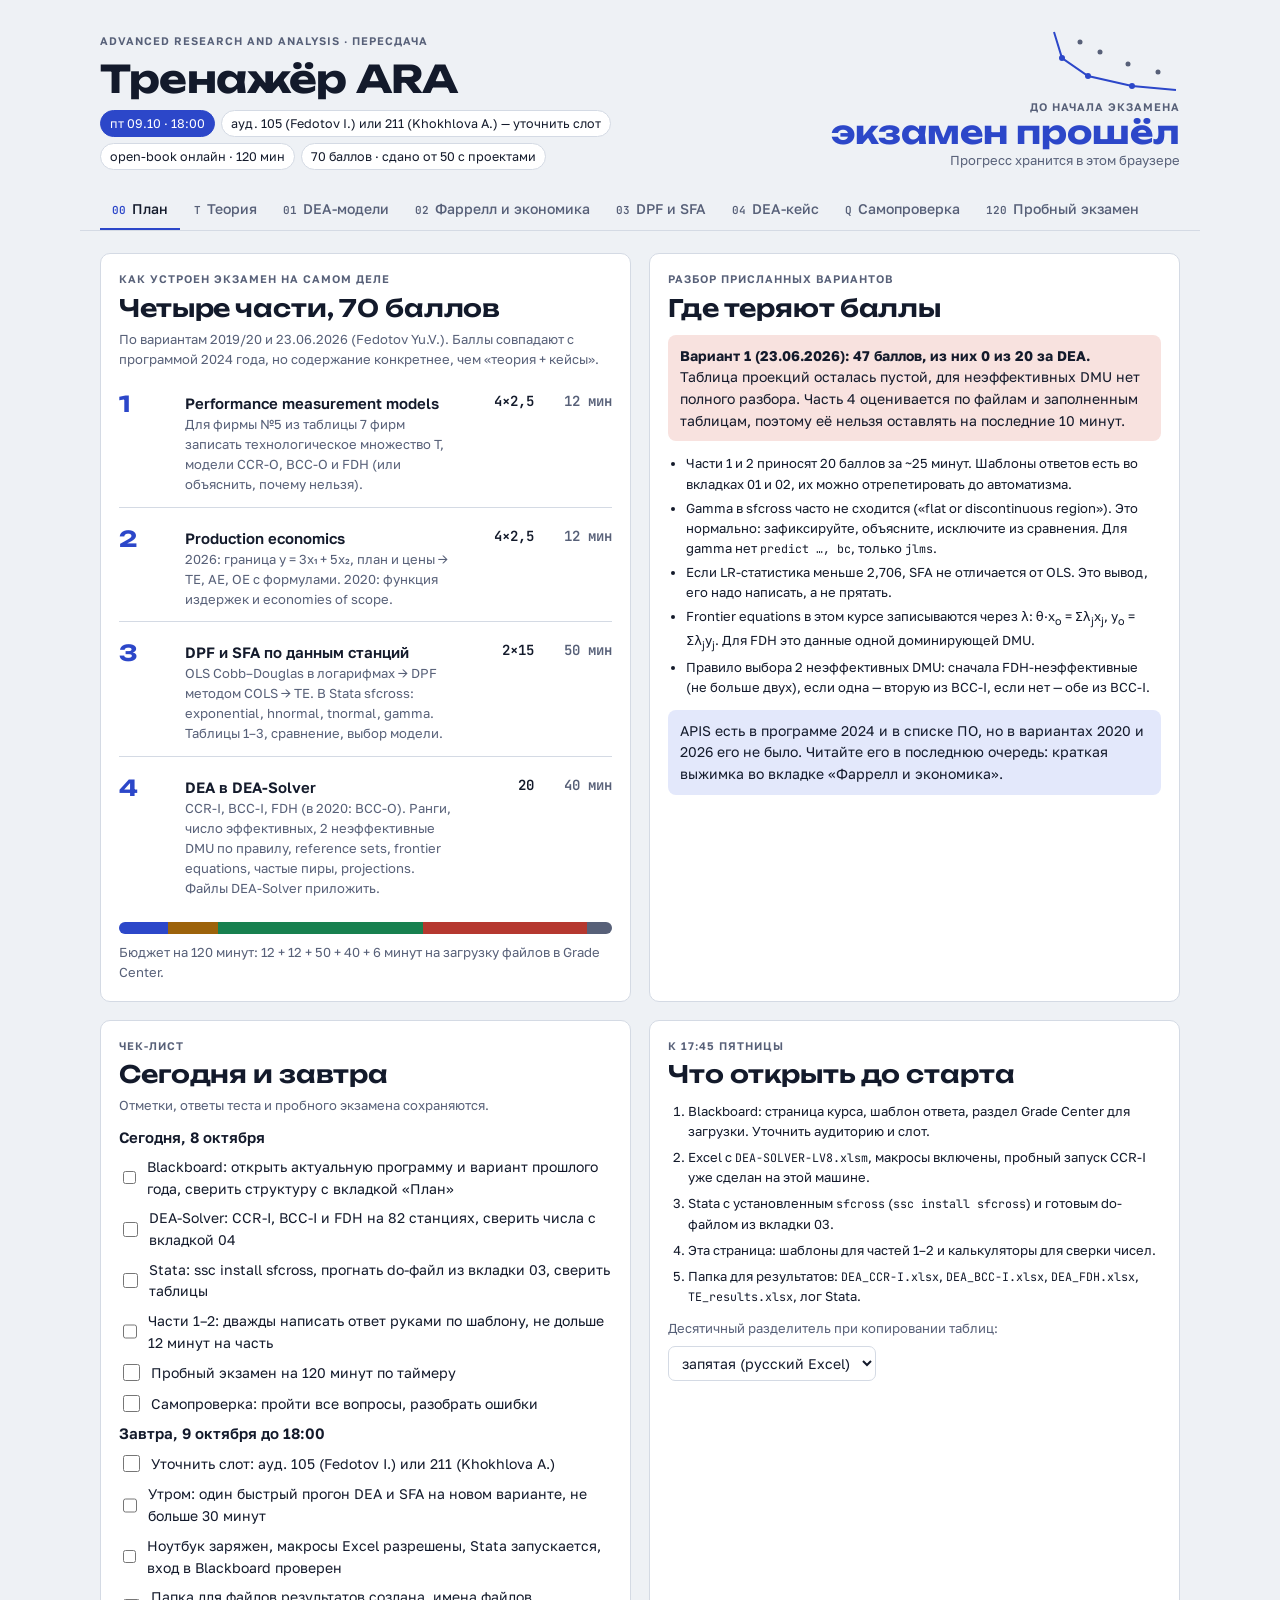
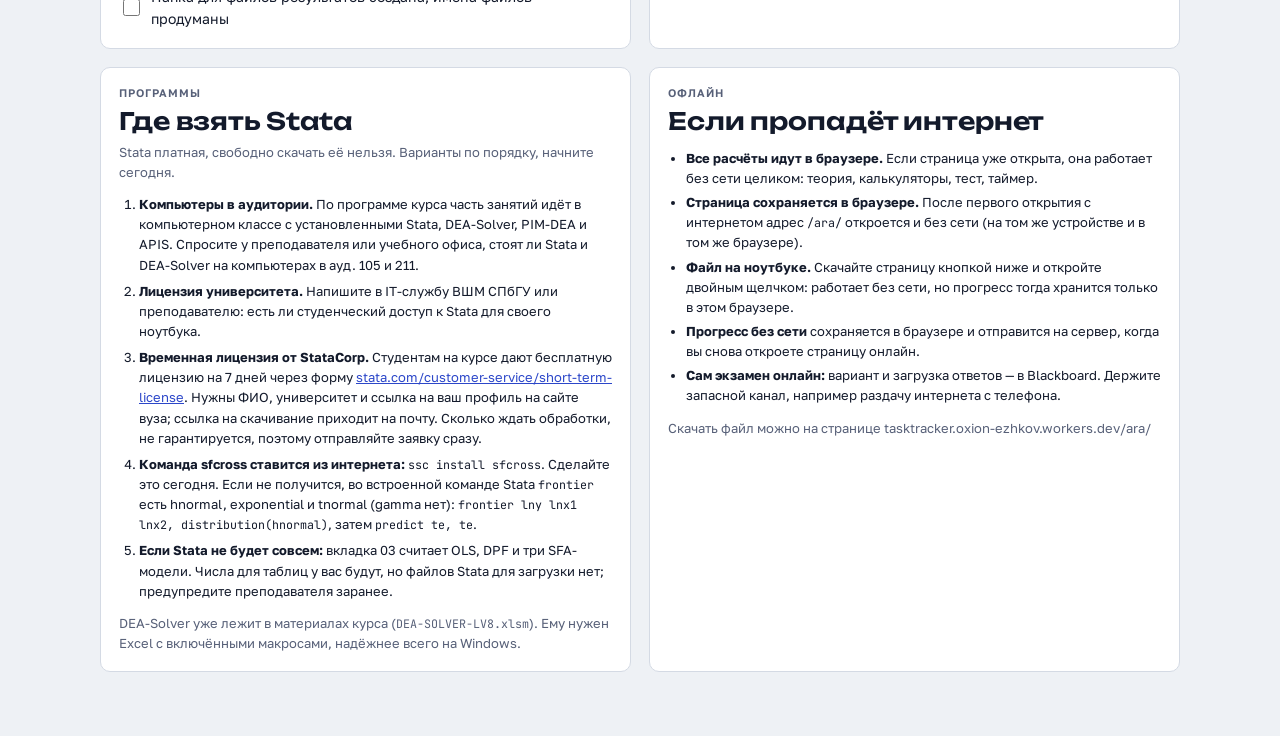
==== commit a02bb457: "ARA trainer: bilingual theory section, Stata guide, offline mode - New "Теория" tab: 16 topics from " ====
--- a/public/ara/index.html
+++ b/public/ara/index.html
@@ -149,6 +149,29 @@
 .chk-in.ok { border-color: var(--good); background: var(--good-soft); }
 .chk-in.no { border-color: var(--bad); background: var(--bad-soft); }
 
+/* теория */
+.toc { display: flex; flex-wrap: wrap; gap: 6px; }
+.toc button { font: 500 13px/1.2 var(--body); color: var(--ink); background: var(--surface); border: 1px solid var(--line); border-radius: 999px; padding: 6px 10px; cursor: pointer; }
+.toc button:hover { border-color: var(--accent); }
+article.th { background: var(--surface); border: 1px solid var(--line); border-radius: var(--r); padding: 20px; display: grid; gap: 14px; min-width: 0; scroll-margin-top: 60px; }
+article.th h3 { font: 600 19px/1.3 var(--display); display: grid; grid-template-columns: auto minmax(0, 1fr); column-gap: 12px; align-items: baseline; }
+article.th h3 .tn { font: 700 20px/1 var(--display); color: var(--accent); grid-row: span 2; }
+article.th h3 .ru-t { font: 500 14px/1.35 var(--body); color: var(--muted); grid-column: 2; }
+.bi { display: grid; grid-template-columns: repeat(2, minmax(0, 1fr)); gap: 24px; }
+.bi > div { display: grid; gap: 10px; align-content: start; min-width: 0; }
+.bi > div[lang="en"] { padding-right: 24px; border-right: 1px solid var(--line); }
+.bi > div::before { font: 600 11px/1 var(--mono); letter-spacing: 0.08em; color: var(--muted); }
+.bi > div[lang="en"]::before { content: "EN"; }
+.bi > div[lang="ru"]::before { content: "RU"; }
+.th p, .th li { max-width: 68ch; }
+.exam { background: var(--accent-soft); border-radius: 8px; padding: 10px 12px; font-size: 14px; max-width: none !important; }
+[data-lang="ru"] .bi > div[lang="en"], [data-lang="en"] .bi > div[lang="ru"] { display: none; }
+[data-lang="ru"] .bi, [data-lang="en"] .bi { grid-template-columns: minmax(0, 1fr); }
+[data-lang="ru"] .bi > div[lang="en"], [data-lang="en"] .bi > div[lang="en"] { border-right: 0; padding-right: 0; }
+[data-lang="en"] article.th h3 .ru-t { display: none; }
+.lang-btn[aria-pressed="true"] { background: var(--accent); color: var(--accent-ink); border-color: var(--accent); }
+@media (max-width: 860px) { .bi { grid-template-columns: minmax(0, 1fr); } .bi > div[lang="en"] { border-right: 0; padding-right: 0; padding-bottom: 16px; border-bottom: 1px solid var(--line); } }
+a.btn { text-decoration: none; display: inline-block; }
 svg text { font-family: var(--body); }
 .ax { stroke: var(--muted); stroke-width: 1; }
 .grid-l { stroke: var(--line); stroke-width: 1; }
@@ -190,6 +213,7 @@
 
   <nav class="tabs" role="tablist" aria-label="Разделы">
     <button data-tab="plan" role="tab"><span>00</span>План</button>
+    <button data-tab="theory" role="tab"><span>T</span>Теория</button>
     <button data-tab="t1" role="tab"><span>01</span>DEA-модели</button>
     <button data-tab="t2" role="tab"><span>02</span>Фаррелл и экономика</button>
     <button data-tab="t3" role="tab"><span>03</span>DPF и SFA</button>
@@ -265,6 +289,531 @@
         </div>
       </div>
     </div>
+
+    <div class="grid2">
+      <div class="card">
+        <div class="panel-head">
+          <span class="eyebrow">Программы</span>
+          <h2>Где взять Stata</h2>
+          <p class="small muted">Stata платная, свободно скачать её нельзя. Варианты по порядку, начните сегодня.</p>
+        </div>
+        <ol class="steps small">
+          <li><b>Компьютеры в аудитории.</b> По программе курса часть занятий идёт в компьютерном классе с установленными Stata, DEA-Solver, PIM-DEA и APIS. Спросите у преподавателя или учебного офиса, стоят ли Stata и DEA-Solver на компьютерах в ауд. 105 и 211.</li>
+          <li><b>Лицензия университета.</b> Напишите в IT-службу ВШМ СПбГУ или преподавателю: есть ли студенческий доступ к Stata для своего ноутбука.</li>
+          <li><b>Временная лицензия от StataCorp.</b> Студентам на курсе дают бесплатную лицензию на 7 дней через форму <a href="https://www.stata.com/customer-service/short-term-license" target="_blank" rel="noopener">stata.com/customer-service/short-term-license</a>. Нужны ФИО, университет и ссылка на ваш профиль на сайте вуза; ссылка на скачивание приходит на почту. Сколько ждать обработки, не гарантируется, поэтому отправляйте заявку сразу.</li>
+          <li><b>Команда sfcross ставится из интернета:</b> <code>ssc install sfcross</code>. Сделайте это сегодня. Если не получится, во встроенной команде Stata <code>frontier</code> есть hnormal, exponential и tnormal (gamma нет): <code>frontier lny lnx1 lnx2, distribution(hnormal)</code>, затем <code>predict te, te</code>.</li>
+          <li><b>Если Stata не будет совсем:</b> вкладка 03 считает OLS, DPF и три SFA-модели. Числа для таблиц у вас будут, но файлов Stata для загрузки нет; предупредите преподавателя заранее.</li>
+        </ol>
+        <p class="small muted">DEA-Solver уже лежит в материалах курса (<code>DEA-SOLVER-LV8.xlsm</code>). Ему нужен Excel с включёнными макросами, надёжнее всего на Windows.</p>
+      </div>
+      <div class="card">
+        <div class="panel-head">
+          <span class="eyebrow">Офлайн</span>
+          <h2>Если пропадёт интернет</h2>
+        </div>
+        <ul class="clean small">
+          <li><b>Все расчёты идут в браузере.</b> Если страница уже открыта, она работает без сети целиком: теория, калькуляторы, тест, таймер.</li>
+          <li><b>Страница сохраняется в браузере.</b> После первого открытия с интернетом адрес <code>/ara/</code> откроется и без сети (на том же устройстве и в том же браузере).</li>
+          <li><b>Файл на ноутбуке.</b> Скачайте страницу кнопкой ниже и откройте двойным щелчком: работает без сети, но прогресс тогда хранится только в этом браузере.</li>
+          <li><b>Прогресс без сети</b> сохраняется в браузере и отправится на сервер, когда вы снова откроете страницу онлайн.</li>
+          <li><b>Сам экзамен онлайн:</b> вариант и загрузка ответов — в Blackboard. Держите запасной канал, например раздачу интернета с телефона.</li>
+        </ul>
+        <div class="row" id="dlrow"><a class="btn primary" id="dlbtn" href="/ara/" download="ARA-trainer.html">Скачать страницу файлом</a><span class="small muted" id="offstat"></span></div>
+      </div>
+    </div>
+  </section>
+
+  <!-- ========== ТЕОРИЯ ========== -->
+  <section class="panel" id="tab-theory" role="tabpanel" hidden>
+    <div class="panel-head">
+      <span class="eyebrow">Theory from zero · Теория с нуля</span>
+      <h2>Всё, что нужно понять к экзамену</h2>
+      <p class="muted">Каждая тема на английском (как в экзамене и учебниках) и на русском. Читайте по порядку: темы опираются друг на друга. В конце каждой темы — что именно спрашивают в варианте.</p>
+    </div>
+    <div class="row" role="group" aria-label="Язык">
+      <span class="small muted">Показывать:</span>
+      <button class="btn small lang-btn" data-lang="both">EN + RU</button>
+      <button class="btn small lang-btn" data-lang="ru">Только RU</button>
+      <button class="btn small lang-btn" data-lang="en">Only EN</button>
+    </div>
+    <nav class="toc" id="toc" aria-label="Темы"></nav>
+
+    <article class="th" id="th-1" data-title="1. Big picture">
+      <h3><span class="tn">1</span> Big picture: performance, productivity, efficiency <span class="ru-t">Общая картина: результативность, производительность, эффективность</span></h3>
+      <div class="bi">
+        <div lang="en">
+          <p><b>Performance measurement</b> is quantifying how well a unit turns resources into results (Neely: “the process of quantifying the efficiency and effectiveness of action”).</p>
+          <p><b>Productivity</b> is a ratio: output / input. With one input it is a partial productivity (e.g. energy per tonne of fuel); with all inputs combined it is total factor productivity (TFP).</p>
+          <p><b>Efficiency</b> compares a unit with the <b>best possible</b> result, not with the average. The best possible results form the <b>frontier</b>: maximum output for given inputs, or minimum inputs for given output. A unit on the frontier is efficient (score 1); a unit inside it is inefficient (score &lt; 1).</p>
+          <p>The units being compared are called <b>DMUs</b> (decision-making units): firms, hospitals, heat &amp; power stations.</p>
+          <p><b>Frontier analysis</b> builds the frontier from data and measures each DMU's distance to it. Two families:</p>
+          <ul class="clean"><li><b>Parametric</b> (econometrics): assume a formula for the frontier, e.g. Cobb–Douglas. Methods: DPF, SFA.</li><li><b>Non-parametric</b> (linear programming): no formula, the frontier is built from the best observed DMUs. Methods: DEA (CCR, BCC), FDH.</li></ul>
+          <p>Benchmarking = comparing with best practice to find how much and where to improve. Frontier methods are formal benchmarking.</p>
+        </div>
+        <div lang="ru">
+          <p><b>Измерение результативности</b> — количественная оценка того, насколько хорошо единица превращает ресурсы в результат (Нили: «процесс количественной оценки эффективности и результативности действий»).</p>
+          <p><b>Производительность</b> — отношение выпуска к затратам. По одному ресурсу это частная производительность (энергия на тонну топлива), по всем сразу — совокупная факторная производительность (TFP).</p>
+          <p><b>Эффективность</b> сравнивает единицу с <b>лучшим возможным</b> результатом, а не со средним. Лучшие возможные результаты образуют <b>границу (frontier)</b>: максимум выпуска при данных затратах или минимум затрат при данном выпуске. Единица на границе эффективна (оценка 1), внутри — неэффективна (оценка &lt; 1).</p>
+          <p>Сравниваемые единицы называют <b>DMU</b> (decision-making units): фирмы, больницы, ТЭЦ.</p>
+          <p><b>Граничный анализ</b> строит границу по данным и измеряет расстояние до неё. Два семейства:</p>
+          <ul class="clean"><li><b>Параметрические</b> (эконометрика): границу задают формулой, например Кобба–Дугласа. Методы: DPF, SFA.</li><li><b>Непараметрические</b> (линейное программирование): формулы нет, граница строится по лучшим наблюдаемым DMU. Методы: DEA (CCR, BCC), FDH.</li></ul>
+          <p>Бенчмаркинг — сравнение с лучшей практикой, чтобы понять, где и насколько улучшаться. Граничные методы — формализованный бенчмаркинг.</p>
+        </div>
+      </div>
+      <p class="exam"><b>На экзамене:</b> напрямую не спрашивают, но без этой рамки не понять остальные темы. В выводах всегда пишите, что оценка — расстояние до границы лучшей практики.</p>
+    </article>
+
+    <article class="th" id="th-2" data-title="2. Technology">
+      <h3><span class="tn">2</span> Production technology <span class="ru-t">Технология производства</span></h3>
+      <div class="bi">
+        <div lang="en">
+          <p>Inputs x = (x₁,…,xₙ), outputs y = (y₁,…,yₘ). A <b>production plan</b> is a pair (x, y).</p>
+          <p>The <b>technology set</b> (graph) T = {(x, y): x can produce y} is the set of all feasible plans. Two views of the same set:</p>
+          <ul class="clean"><li><b>Input set</b> L(y): all input bundles that can produce y.</li><li><b>Output set</b> P(x): all output bundles that x can produce.</li></ul>
+          <p>Their boundaries are <b>isoquants</b>. The input isoquant Isoq L(y) contains bundles that cannot be shrunk radially and still produce y.</p>
+          <p><b>Technical efficiency (Pareto–Koopmans)</b>: a plan is efficient if you cannot increase any output or decrease any input without worsening something else.</p>
+          <p>Assumptions about T decide which DEA model you get:</p>
+          <ul class="clean"><li><b>Free disposability</b>: more input can always produce at least the same output (you can waste). Gives <b>FDH</b>.</li><li>+ <b>Convexity</b>: mixtures of feasible plans are feasible. Gives <b>BCC</b> (VRS).</li><li>+ <b>Constant returns to scale</b>: if (x, y) is feasible, so is (kx, ky). Gives <b>CCR</b> (CRS).</li></ul>
+          <p>Built from n observed DMUs with input matrix X and output matrix Y:</p>
+        </div>
+        <div lang="ru">
+          <p>Ресурсы x = (x₁,…,xₙ), продукты y = (y₁,…,yₘ). <b>Производственный план</b> — пара (x, y).</p>
+          <p><b>Технологическое множество</b> (граф) T = {(x, y): из x можно произвести y} — все допустимые планы. Два взгляда на него:</p>
+          <ul class="clean"><li><b>Множество затрат</b> L(y): все наборы ресурсов, из которых можно получить y.</li><li><b>Множество выпусков</b> P(x): все наборы продуктов, которые можно получить из x.</li></ul>
+          <p>Их границы — <b>изокванты</b>. Входная изокванта Isoq L(y) — наборы, которые нельзя пропорционально уменьшить, сохранив выпуск y.</p>
+          <p><b>Техническая эффективность по Парето–Купмансу</b>: план эффективен, если нельзя увеличить ни один выпуск или уменьшить ни один ресурс, не ухудшив чего-то другого.</p>
+          <p>Предпосылки о T определяют модель DEA:</p>
+          <ul class="clean"><li><b>Свободное распоряжение</b> (free disposability): из большего ресурса можно получить не меньше. Даёт <b>FDH</b>.</li><li>+ <b>Выпуклость</b>: смесь допустимых планов допустима. Даёт <b>BCC</b> (переменная отдача, VRS).</li><li>+ <b>Постоянная отдача</b>: если (x, y) допустим, то и (kx, ky). Даёт <b>CCR</b> (CRS).</li></ul>
+          <p>По n наблюдаемым DMU с матрицей ресурсов X и выпусков Y:</p>
+        </div>
+      </div>
+      <div class="formula">T_CCR = {(x, y): Xλ ≤ x, Yλ ≥ y, λ ≥ 0}
+T_BCC = T_CCR ∩ {Σλⱼ = 1}
+T_FDH = T_BCC ∩ {λⱼ ∈ {0, 1}}        ⇒   T_FDH ⊆ T_BCC ⊆ T_CCR</div>
+      <p class="exam"><b>На экзамене (часть 1, задание i):</b> «write down the technological set T for firm #5». Пишете систему: для каждого ресурса Σλⱼxᵢⱼ ≤ xᵢ,₅, для каждого продукта Σλⱼyᵣⱼ ≥ yᵣ,₅, λ ≥ 0. Готовый текст даёт вкладка 01.</p>
+    </article>
+
+    <article class="th" id="th-3" data-title="3. Production function">
+      <h3><span class="tn">3</span> Production function and returns to scale <span class="ru-t">Производственная функция и отдача от масштаба</span></h3>
+      <div class="bi">
+        <div lang="en">
+          <p>With one output, the frontier is a <b>production function</b> y = f(x): the maximum output from inputs x.</p>
+          <ul class="clean">
+            <li>Average product AP₁ = f(x)/x₁; marginal product MP₁ = ∂f/∂x₁.</li>
+            <li>Output elasticity eᵢ = ∂ln y / ∂ln xᵢ: % change in y when xᵢ rises by 1%.</li>
+            <li>MRTS = MP₁/MP₂ = slope of the isoquant (how much x₂ replaces one unit of x₁).</li>
+          </ul>
+          <p><b>Returns to scale</b>: multiply all inputs by k &gt; 1. If output rises exactly k times — constant (CRS); less — decreasing (DRS); more — increasing (IRS). Scale elasticity = Σ eᵢ.</p>
+          <p>Functional forms used in the course:</p>
+          <ul class="clean">
+            <li><b>Linear</b> y = a₁x₁ + a₂x₂: perfect substitutes, straight-line isoquant, CRS.</li>
+            <li><b>Leontief</b> y = min(x₁/a, x₂/b): fixed proportions, L-shaped isoquant.</li>
+            <li><b>Cobb–Douglas</b> y = A·x₁^α·x₂^β. In logs: ln y = ln A + α ln x₁ + β ln x₂. α, β are elasticities; α + β = 1 CRS, &lt; 1 DRS, &gt; 1 IRS.</li>
+            <li><b>Translog</b>: Cobb–Douglas plus ½(ln x₁)², ½(ln x₂)² and ln x₁·ln x₂ terms. More flexible.</li>
+          </ul>
+        </div>
+        <div lang="ru">
+          <p>При одном продукте граница — <b>производственная функция</b> y = f(x): максимальный выпуск из ресурсов x.</p>
+          <ul class="clean">
+            <li>Средний продукт AP₁ = f(x)/x₁; предельный MP₁ = ∂f/∂x₁.</li>
+            <li>Эластичность выпуска eᵢ = ∂ln y / ∂ln xᵢ: на сколько % вырастет y при росте xᵢ на 1%.</li>
+            <li>MRTS = MP₁/MP₂ — наклон изокванты (сколько x₂ заменяет единицу x₁).</li>
+          </ul>
+          <p><b>Отдача от масштаба</b>: умножаем все ресурсы на k &gt; 1. Выпуск вырос ровно в k раз — постоянная (CRS); меньше — убывающая (DRS); больше — возрастающая (IRS). Эластичность масштаба = Σ eᵢ.</p>
+          <p>Формы в курсе:</p>
+          <ul class="clean">
+            <li><b>Линейная</b> y = a₁x₁ + a₂x₂: совершенные заменители, изокванта — прямая, CRS.</li>
+            <li><b>Леонтьева</b> y = min(x₁/a, x₂/b): фиксированные пропорции, изокванта-угол.</li>
+            <li><b>Кобба–Дугласа</b> y = A·x₁^α·x₂^β. В логарифмах: ln y = ln A + α ln x₁ + β ln x₂. α, β — эластичности; α + β = 1 — CRS, &lt; 1 — DRS, &gt; 1 — IRS.</li>
+            <li><b>Транслог</b>: Кобб–Дуглас плюс ½(ln x₁)², ½(ln x₂)² и ln x₁·ln x₂. Гибче.</li>
+          </ul>
+        </div>
+      </div>
+      <p class="exam"><b>На экзамене (часть 3):</b> после OLS пишут «0,153 + 0,543 = 0,696 &lt; 1 ⇒ decreasing returns to scale». Коэффициенты ln–ln модели называйте elasticities.</p>
+    </article>
+
+    <article class="th" id="th-4" data-title="4. Farrell">
+      <h3><span class="tn">4</span> Farrell efficiency: TE, AE, OE <span class="ru-t">Эффективность по Фарреллу</span></h3>
+      <div class="bi">
+        <div lang="en">
+          <p>Farrell (1957) splits overall inefficiency into a technical and a price part. Setting: CRS frontier, two inputs, known input prices w₁, w₂.</p>
+          <ul class="clean">
+            <li><b>B</b> — the actual plan.</li>
+            <li><b>B′</b> — where the ray OB crosses the isoquant: same input mix, no waste.</li>
+            <li><b>S</b> — the cost-minimising point on the isoquant (isocost tangent to it, or a corner for a linear frontier).</li>
+            <li><b>F</b> — where the ray OB crosses the minimal isocost line.</li>
+          </ul>
+          <div class="formula">TE = OB′/OB = C(B′)/C(B)   technical: wasted inputs
+AE = OF/OB′ = C(S)/C(B′)   allocative: wrong input mix for these prices
+OE = OF/OB  = C(S)/C(B)  = TE × AE</div>
+          <p>Points on one ray differ only by scale, so distance ratios equal cost ratios: that is why the exam answer uses costs.</p>
+          <p><b>Algorithm:</b> 1) f(x_actual) &gt; y? then inefficient. 2) B′: scale x by θ so f(θx) = y; TE = θ. 3) S: cost minimum for y (linear: use only the input with the lower wᵢ/aᵢ; Cobb–Douglas: x₂/x₁ = βw₁/(αw₂)). 4) C(S), then AE = C(S)/C(B′), OE = C(S)/C(B). 5) Check TE·AE = OE.</p>
+        </div>
+        <div lang="ru">
+          <p>Фаррелл (1957) делит общую неэффективность на техническую и ценовую. Условия: граница с постоянной отдачей, два ресурса, известны цены w₁, w₂.</p>
+          <ul class="clean">
+            <li><b>B</b> — фактический план.</li>
+            <li><b>B′</b> — пересечение луча OB с изоквантой: та же структура ресурсов, без перерасхода.</li>
+            <li><b>S</b> — точка минимума издержек на изокванте (касание изокосты; у линейной границы — угол).</li>
+            <li><b>F</b> — пересечение луча OB с минимальной изокостой.</li>
+          </ul>
+          <div class="formula">TE = OB′/OB = C(B′)/C(B)   техническая: лишние ресурсы
+AE = OF/OB′ = C(S)/C(B′)   аллокативная: неверная структура при этих ценах
+OE = OF/OB  = C(S)/C(B)  = TE × AE</div>
+          <p>Точки на одном луче отличаются только масштабом, поэтому отношения отрезков равны отношениям издержек — так и считают в ответе.</p>
+          <p><b>Алгоритм:</b> 1) f(x_факт) &gt; y? Значит неэффективен. 2) B′: сжать x в θ раз, чтобы f(θx) = y; TE = θ. 3) S: минимум издержек для y (линейная — только ресурс с меньшим wᵢ/aᵢ; Кобб–Дуглас — x₂/x₁ = βw₁/(αw₂)). 4) C(S), затем AE = C(S)/C(B′), OE = C(S)/C(B). 5) Проверка TE·AE = OE.</p>
+        </div>
+      </div>
+      <p class="exam"><b>На экзамене (часть 2, 2026):</b> y = 3x₁ + 5x₂, x = (30; 15), y = 110, цены 7,5 и 15. Ответ: TE = 0,667, AE = 0,917, OE = 0,611. Калькулятор и готовый текст — во вкладке 02.</p>
+    </article>
+
+    <article class="th" id="th-5" data-title="5. Distance functions">
+      <h3><span class="tn">5</span> Distance functions <span class="ru-t">Функции расстояния</span></h3>
+      <div class="bi">
+        <div lang="en">
+          <p>Shephard's distance functions describe a multi-input, multi-output technology without prices and measure efficiency directly.</p>
+          <div class="formula">Input:  Dᵢ(y, x) = max{λ: x/λ ∈ L(y)} ≥ 1,  TE_input = 1/Dᵢ
+Output: Dₒ(x, y) = min{μ: y/μ ∈ P(x)} ≤ 1,  TE_output = Dₒ</div>
+          <p>Dᵢ = 1.25 means inputs can be divided by 1.25 (cut by 20%) and still produce y: TE = 0.8. A DMU on the isoquant has Dᵢ = 1.</p>
+          <p>Properties of Dᵢ: decreasing in y, increasing in x, homogeneous of degree 1 in x, concave in x. Under CRS Dᵢ = 1/Dₒ.</p>
+          <p>DEA computes exactly these: input-oriented θ* = 1/Dᵢ, output-oriented η* = 1/Dₒ.</p>
+        </div>
+        <div lang="ru">
+          <p>Функции расстояния Шепарда описывают технологию со многими ресурсами и продуктами без цен и сразу измеряют эффективность.</p>
+          <div class="formula">Входная:  Dᵢ(y, x) = max{λ: x/λ ∈ L(y)} ≥ 1,  TE_вход = 1/Dᵢ
+Выходная: Dₒ(x, y) = min{μ: y/μ ∈ P(x)} ≤ 1,  TE_выход = Dₒ</div>
+          <p>Dᵢ = 1,25 значит: ресурсы можно разделить на 1,25 (сократить на 20%) и всё равно получить y, TE = 0,8. На изокванте Dᵢ = 1.</p>
+          <p>Свойства Dᵢ: убывает по y, растёт по x, однородна степени 1 по x, вогнута по x. При CRS Dᵢ = 1/Dₒ.</p>
+          <p>DEA считает именно их: входная θ* = 1/Dᵢ, выходная η* = 1/Dₒ.</p>
+        </div>
+      </div>
+      <p class="exam"><b>На экзамене:</b> как теоретический вопрос или тест в Blackboard: определение, связь с TE, свойства.</p>
+    </article>
+
+    <article class="th" id="th-6" data-title="6. Cost function">
+      <h3><span class="tn">6</span> Cost function, economies of scale and scope <span class="ru-t">Функция издержек, экономия от масштаба и разнообразия</span></h3>
+      <div class="bi">
+        <div lang="en">
+          <p>C(w, y) = min {w·x : x ∈ L(y)} — the minimum cost of producing y at input prices w.</p>
+          <p>Properties: non-decreasing in w and y, <b>homogeneous of degree 1 in w</b> (double all prices → cost doubles), concave in w. Shephard's lemma: xᵢ* = ∂C/∂wᵢ.</p>
+          <p>For C = g(w)·h(y) with g = ∏wᵢ^aᵢ, homogeneity requires Σaᵢ = 1.</p>
+          <p><b>Economies of scale</b>: average cost falls as output grows.</p>
+          <p><b>Economies of scope</b>: producing together is cheaper than separately:</p>
+          <div class="formula">C(q₁, q₂) &lt; C(q₁, 0) + C(0, q₂)
+SC = [C(q₁,0) + C(0,q₂) − C(q₁,q₂)] / C(q₁,q₂) &gt; 0
+Cost complementarity: ∂²C/∂q₁∂q₂ &lt; 0  ⇒ economies of scope</div>
+          <p>If two products sit in separate additive terms of C, their cross derivative is 0: no cost complementarity between them.</p>
+        </div>
+        <div lang="ru">
+          <p>C(w, y) = min {w·x : x ∈ L(y)} — минимальные издержки выпуска y при ценах ресурсов w.</p>
+          <p>Свойства: не убывает по w и y, <b>однородна степени 1 по w</b> (цены удвоились — издержки удвоились), вогнута по w. Лемма Шепарда: xᵢ* = ∂C/∂wᵢ.</p>
+          <p>Для C = g(w)·h(y) с g = ∏wᵢ^aᵢ однородность требует Σaᵢ = 1.</p>
+          <p><b>Экономия от масштаба</b>: средние издержки падают с ростом выпуска.</p>
+          <p><b>Экономия от разнообразия (scope)</b>: вместе производить дешевле, чем по отдельности:</p>
+          <div class="formula">C(q₁, q₂) &lt; C(q₁, 0) + C(0, q₂)
+SC = [C(q₁,0) + C(0,q₂) − C(q₁,q₂)] / C(q₁,q₂) &gt; 0
+Комплементарность издержек: ∂²C/∂q₁∂q₂ &lt; 0  ⇒ экономия от разнообразия</div>
+          <p>Если два продукта стоят в разных слагаемых C, смешанная производная равна 0: комплементарности между ними нет.</p>
+        </div>
+      </div>
+      <p class="exam"><b>На экзамене (часть 2, 2020):</b> дана функция издержек для 3 продуктов. Нужно назвать меры (SC, cost complementarity), для каждой пары посчитать смешанную производную и сказать, где есть экономия. Проверьте и однородность по ценам.</p>
+    </article>
+
+    <article class="th" id="th-7" data-title="7. Average PF (OLS)">
+      <h3><span class="tn">7</span> Average production function (OLS) <span class="ru-t">Средняя производственная функция (МНК)</span></h3>
+      <div class="bi">
+        <div lang="en">
+          <p>Regress ln y on ln x₁, ln x₂ by OLS: ln y = β₀ + β₁ ln x₁ + β₂ ln x₂ + ε.</p>
+          <p>OLS fits through the <b>middle</b> of the data: it describes the average station, not best practice. ε &gt; 0 means better than average.</p>
+          <p>How to read the output:</p>
+          <ul class="clean">
+            <li><b>Coefficients</b> β₁, β₂: elasticities (see topic 3).</li>
+            <li><b>t-statistic / p-value</b>: is the coefficient different from 0? p &lt; 0.05 → significant at 5%.</li>
+            <li><b>R²</b>: share of variation in ln y explained (0.36 = 36%).</li>
+            <li><b>F-test</b>: are all slopes jointly zero? Small p → the model as a whole is significant.</li>
+          </ul>
+          <p>A = e^β₀ gives the multiplicative form y = A·x₁^β₁·x₂^β₂.</p>
+        </div>
+        <div lang="ru">
+          <p>Регрессия ln y на ln x₁, ln x₂ методом МНК: ln y = β₀ + β₁ ln x₁ + β₂ ln x₂ + ε.</p>
+          <p>МНК проводит линию через <b>середину</b> данных: описывает среднюю станцию, а не лучшую практику. ε &gt; 0 — лучше среднего.</p>
+          <p>Как читать вывод:</p>
+          <ul class="clean">
+            <li><b>Коэффициенты</b> β₁, β₂: эластичности (тема 3).</li>
+            <li><b>t-статистика / p-value</b>: отличается ли коэффициент от 0? p &lt; 0,05 — значим на 5%.</li>
+            <li><b>R²</b>: доля объяснённой вариации ln y (0,36 = 36%).</li>
+            <li><b>F-тест</b>: все ли наклоны одновременно нули? Малое p — модель в целом значима.</li>
+          </ul>
+          <p>A = e^β₀ даёт мультипликативную форму y = A·x₁^β₁·x₂^β₂.</p>
+        </div>
+      </div>
+      <div class="formula">Stata:  regress lny lnx1 lnx2
+Excel:  Данные → Анализ данных → Регрессия (Y = ln y, X = ln x1, ln x2)</div>
+      <p class="exam"><b>На экзамене (часть 3):</b> «estimate the average production function and provide statistical characteristics»: уравнение, t, p, R², F, вывод об отдаче.</p>
+    </article>
+
+    <article class="th" id="th-8" data-title="8. DPF (COLS)">
+      <h3><span class="tn">8</span> Deterministic production frontier (COLS) <span class="ru-t">Детерминированная граница (COLS)</span></h3>
+      <div class="bi">
+        <div lang="en">
+          <p>Model: ln yᵢ = f(xᵢ; β) − uᵢ, uᵢ ≥ 0. <b>All</b> deviation from the frontier is treated as inefficiency; there is no noise.</p>
+          <p><b>Corrected OLS (COLS)</b>: keep the OLS slopes, shift the intercept up by the largest residual:</p>
+          <div class="formula">β₀^DPF = β₀^OLS + max eᵢ
+uᵢ = max e − eᵢ ≥ 0
+TEᵢ = exp(−uᵢ) = yᵢ / yᵢ*    (output-oriented)</div>
+          <p>Exactly one DMU (the one with the largest residual) ends up on the frontier with TE = 1.</p>
+          <p><b>Weaknesses:</b> one outlier defines the whole frontier; luck and measurement errors are counted as inefficiency, so TE comes out low (in the 2026 variant mean TE = 0.26).</p>
+          <p>MOLS (modified OLS) shifts by the expected E[u] under an assumed distribution instead of the maximum.</p>
+        </div>
+        <div lang="ru">
+          <p>Модель: ln yᵢ = f(xᵢ; β) − uᵢ, uᵢ ≥ 0. <b>Всё</b> отклонение от границы считается неэффективностью, шума нет.</p>
+          <p><b>Скорректированный МНК (COLS)</b>: наклоны из МНК сохраняем, константу поднимаем на максимальный остаток:</p>
+          <div class="formula">β₀^DPF = β₀^OLS + max eᵢ
+uᵢ = max e − eᵢ ≥ 0
+TEᵢ = exp(−uᵢ) = yᵢ / yᵢ*    (выходная ориентация)</div>
+          <p>На границе оказывается ровно одна DMU — с наибольшим остатком, TE = 1.</p>
+          <p><b>Недостатки:</b> один выброс задаёт всю границу; удача и ошибки измерения записываются в неэффективность, поэтому TE занижена (в варианте 2026 средняя 0,26).</p>
+          <p>MOLS сдвигает не на максимум, а на ожидаемое E[u] при выбранном распределении.</p>
+        </div>
+      </div>
+      <p class="exam"><b>На экзамене (часть 3):</b> «construct the DPF, write its equation, calculate TE for every station, min/mean/max». Do-файл во вкладке 03 делает это тремя строками.</p>
+    </article>
+
+    <article class="th" id="th-9" data-title="9. SFA">
+      <h3><span class="tn">9</span> Stochastic frontier analysis (SFA) <span class="ru-t">Стохастическая граница (SFA)</span></h3>
+      <div class="bi">
+        <div lang="en">
+          <p>Aigner, Lovell &amp; Schmidt (1977); Meeusen &amp; van den Broeck (1977). The error has <b>two parts</b>:</p>
+          <div class="formula">ln yᵢ = xᵢ′β + vᵢ − uᵢ
+vᵢ ~ N(0, σᵥ²)   noise: weather, luck, measurement error (symmetric)
+uᵢ ≥ 0           inefficiency (one-sided)
+cost frontier:  ln Cᵢ = … + vᵢ + uᵢ</div>
+          <p>Distribution of u (the four models in the exam): <b>half-normal</b> N⁺(0, σᵤ²); <b>exponential</b>; <b>truncated normal</b> N⁺(μ, σᵤ²); <b>gamma</b>. Estimated by <b>maximum likelihood</b> (ML).</p>
+          <p>Key parameters: λ = σᵤ/σᵥ; σ² = σᵤ² + σᵥ²; γ = σᵤ²/σ² (share of inefficiency in total variance: γ → 0 means no inefficiency, OLS is enough; γ → 1 means almost deterministic frontier).</p>
+          <p><b>Is there inefficiency at all?</b></p>
+          <ul class="clean">
+            <li>Skewness of OLS residuals must be <b>negative</b> (v − u leans left). Positive = “wrong skewness”: ML sets σᵤ = 0 and SFA = OLS.</li>
+            <li><b>LR test</b> H₀: σᵤ = 0. LR = 2(lnL_SFA − lnL_OLS). Critical value at 5% is <b>2.706</b> (mixed χ²: ½χ²(0) + ½χ²(1)). LR &gt; 2.706 → inefficiency is significant.</li>
+          </ul>
+          <p><b>Unit TE.</b> u is not observed, only ε. We predict it from ε:</p>
+          <ul class="clean"><li>JLMS: E[u|ε], TE = exp(−E[u|ε]) — Stata <code>jlms</code>.</li><li>Battese–Coelli: TE = E[exp(−u)|ε] — Stata <code>bc</code> (not for gamma).</li></ul>
+          <p>TE = 0.7: the station produces 70% of what is possible with its inputs; it could raise output by 1/0.7 − 1 = 43%.</p>
+          <p>Comparing models: lnL / AIC, significance of σᵤ and λ, convergence (gamma often fails), Spearman rank correlation of TE.</p>
+        </div>
+        <div lang="ru">
+          <p>Айгнер, Ловелл и Шмидт (1977); Мёзен и ван ден Брук (1977). Ошибка состоит из <b>двух частей</b>:</p>
+          <div class="formula">ln yᵢ = xᵢ′β + vᵢ − uᵢ
+vᵢ ~ N(0, σᵥ²)   шум: погода, удача, ошибки измерения (симметричный)
+uᵢ ≥ 0           неэффективность (односторонняя)
+граница издержек: ln Cᵢ = … + vᵢ + uᵢ</div>
+          <p>Распределение u (четыре модели в экзамене): <b>полунормальное</b> N⁺(0, σᵤ²); <b>экспоненциальное</b>; <b>усечённое нормальное</b> N⁺(μ, σᵤ²); <b>гамма</b>. Оценка — <b>метод максимального правдоподобия</b> (ML).</p>
+          <p>Ключевые параметры: λ = σᵤ/σᵥ; σ² = σᵤ² + σᵥ²; γ = σᵤ²/σ² (доля неэффективности в общей дисперсии: γ → 0 — неэффективности нет, хватает МНК; γ → 1 — почти детерминированная граница).</p>
+          <p><b>Есть ли неэффективность вообще?</b></p>
+          <ul class="clean">
+            <li>Асимметрия остатков МНК должна быть <b>отрицательной</b> (v − u скошено влево). Положительная — «wrong skewness»: ML даёт σᵤ = 0 и SFA = OLS.</li>
+            <li><b>LR-тест</b> H₀: σᵤ = 0. LR = 2(lnL_SFA − lnL_OLS). Критическое значение на 5% — <b>2,706</b> (смесь ½χ²(0) + ½χ²(1)). LR &gt; 2,706 — неэффективность значима.</li>
+          </ul>
+          <p><b>TE отдельной единицы.</b> u не наблюдается, только ε. Прогнозируем по ε:</p>
+          <ul class="clean"><li>JLMS: E[u|ε], TE = exp(−E[u|ε]) — в Stata <code>jlms</code>.</li><li>Battese–Coelli: TE = E[exp(−u)|ε] — в Stata <code>bc</code> (кроме gamma).</li></ul>
+          <p>TE = 0,7: станция выпускает 70% возможного при своих ресурсах; может нарастить выпуск на 1/0,7 − 1 = 43%.</p>
+          <p>Сравнение моделей: lnL / AIC, значимость σᵤ и λ, сходимость (gamma часто не сходится), ранговая корреляция Спирмена между TE.</p>
+        </div>
+      </div>
+      <p class="exam"><b>На экзамене (часть 3):</b> четыре SFA в Stata (<code>sfcross …, distribution(…)</code>), таблица параметров с z, TE всех станций, min/mean/max, сравнение с DPF, согласованность, выбор модели. Типичный правильный вывод: «SFA лучше DPF по сути, ранги согласованы, выбираю half-normal/exponential по AIC».</p>
+    </article>
+
+    <article class="th" id="th-10" data-title="10. DEA: CCR">
+      <h3><span class="tn">10</span> DEA: the idea and the CCR model <span class="ru-t">DEA: идея и модель CCR</span></h3>
+      <div class="bi">
+        <div lang="en">
+          <p>Data Envelopment Analysis (Charnes, Cooper, Rhodes, 1978) builds the frontier as an envelope of the best DMUs by linear programming. No formula, no noise.</p>
+          <p><b>Ratio idea</b> (multiplier form): efficiency = Σuᵣyᵣ / Σvᵢxᵢ (virtual output / virtual input). Each DMU picks the weights u, v most favourable to itself, subject to no DMU scoring above 1.</p>
+          <p><b>Envelopment form</b> (what DEA-Solver solves): find a combination of DMUs (weights λⱼ) that uses at most θ times my inputs and produces at least my outputs; make θ as small as possible.</p>
+          <div class="formula">CCR-I (input-oriented, DMU o):
+  min θ
+  s.t. Σⱼ λⱼ xᵢⱼ ≤ θ·xᵢₒ    for every input i
+       Σⱼ λⱼ yᵣⱼ ≥ yᵣₒ      for every output r
+       λⱼ ≥ 0
+
+CCR-O (output-oriented):
+  max η
+  s.t. Σⱼ λⱼ xᵢⱼ ≤ xᵢₒ
+       Σⱼ λⱼ yᵣⱼ ≥ η·yᵣₒ
+       λⱼ ≥ 0          score = 1/η*</div>
+          <p>θ* = 1: nobody does better, the DMU is on the frontier. θ* = 0.8: the same outputs could be made with 80% of the inputs.</p>
+          <p>Under CRS input and output orientation give the same score (θ* = 1/η*).</p>
+          <p>Limits: deterministic (noise = inefficiency), sensitive to outliers, needs enough DMUs: n ≥ max{m·s, 3(m+s)}.</p>
+        </div>
+        <div lang="ru">
+          <p>Анализ среды функционирования (DEA; Чарнс, Купер, Роудс, 1978) строит границу как оболочку лучших DMU методом линейного программирования. Формулы нет, шума нет.</p>
+          <p><b>Идея отношения</b> (мультипликативная форма): эффективность = Σuᵣyᵣ / Σvᵢxᵢ (взвешенный выпуск / взвешенные затраты). Каждая DMU выбирает самые выгодные для себя веса u, v при условии, что ни одна DMU не получит больше 1.</p>
+          <p><b>Огибающая форма</b> (её решает DEA-Solver): найти комбинацию DMU (веса λⱼ), которая тратит не больше θ моих ресурсов и выпускает не меньше моего; сделать θ минимальным.</p>
+          <div class="formula">CCR-I (входная ориентация, DMU o):
+  min θ
+  при Σⱼ λⱼ xᵢⱼ ≤ θ·xᵢₒ    для каждого ресурса i
+      Σⱼ λⱼ yᵣⱼ ≥ yᵣₒ      для каждого продукта r
+      λⱼ ≥ 0
+
+CCR-O (выходная ориентация):
+  max η
+  при Σⱼ λⱼ xᵢⱼ ≤ xᵢₒ
+      Σⱼ λⱼ yᵣⱼ ≥ η·yᵣₒ
+      λⱼ ≥ 0          оценка = 1/η*</div>
+          <p>θ* = 1: никто не делает лучше, DMU на границе. θ* = 0,8: тот же выпуск можно получить из 80% ресурсов.</p>
+          <p>При CRS входная и выходная ориентации дают одну оценку (θ* = 1/η*).</p>
+          <p>Ограничения: детерминированность (шум = неэффективность), чувствительность к выбросам, нужно достаточно DMU: n ≥ max{m·s, 3(m+s)}.</p>
+        </div>
+      </div>
+      <p class="exam"><b>На экзамене (часть 1):</b> записать CCR-O для фирмы №5 с числами из таблицы. Это ровно форма выше: подставьте столбец каждой фирмы как коэффициенты при λⱼ.</p>
+    </article>
+
+    <article class="th" id="th-11" data-title="11. BCC, FDH, scale">
+      <h3><span class="tn">11</span> BCC, FDH and scale efficiency <span class="ru-t">BCC, FDH и эффективность масштаба</span></h3>
+      <div class="bi">
+        <div lang="en">
+          <p><b>BCC</b> (Banker, Charnes, Cooper, 1984) adds <b>Σλⱼ = 1</b>: variable returns to scale. A DMU is compared only with convex mixtures of DMUs of similar size; the frontier hugs the data tighter.</p>
+          <p><b>FDH</b> (Deprins, Simar, Tulkens, 1984) = BCC with <b>λⱼ ∈ {0,1}</b>: exactly one λ = 1, so a DMU is compared only with real observed DMUs that dominate it (use no more of every input and produce no less of every output). Staircase frontier. It is a mixed-integer problem, solved by simple enumeration of dominating units.</p>
+          <p>Why FDH comes from BCC, not CCR: FDH keeps Σλ = 1 and only replaces λ ≥ 0 with λ ∈ {0,1}; CCR has no Σλ = 1 to keep.</p>
+          <p>Nesting T_FDH ⊆ T_BCC ⊆ T_CCR gives:</p>
+          <div class="formula">θ_FDH ≥ θ_BCC ≥ θ_CCR        (for every DMU)
+#efficient: FDH ≥ BCC ≥ CCR
+Scale efficiency: SE = θ_CCR / θ_BCC ≤ 1
+θ_CCR = θ_BCC (pure technical) × SE</div>
+          <p>Returns to scale of a DMU: from Σλⱼ* in CCR — &lt; 1 increasing, = 1 constant, &gt; 1 decreasing.</p>
+          <p>BCC-I and BCC-O find the same set of efficient DMUs but different scores for inefficient ones.</p>
+        </div>
+        <div lang="ru">
+          <p><b>BCC</b> (Банкер, Чарнс, Купер, 1984) добавляет <b>Σλⱼ = 1</b>: переменная отдача от масштаба. DMU сравнивается только со смесями DMU похожего размера, граница плотнее облегает данные.</p>
+          <p><b>FDH</b> (Депринс, Симар, Тюлкенс, 1984) = BCC с <b>λⱼ ∈ {0,1}</b>: ровно одна λ = 1, DMU сравнивается только с реальными DMU, которые её доминируют (каждого ресурса не больше, каждого продукта не меньше). Граница-лесенка. Задача смешанного целочисленного программирования, решается перебором доминирующих.</p>
+          <p>Почему FDH из BCC, а не из CCR: FDH сохраняет Σλ = 1 и лишь заменяет λ ≥ 0 на λ ∈ {0,1}; в CCR условия Σλ = 1 нет.</p>
+          <p>Вложенность T_FDH ⊆ T_BCC ⊆ T_CCR даёт:</p>
+          <div class="formula">θ_FDH ≥ θ_BCC ≥ θ_CCR        (для каждой DMU)
+число эффективных: FDH ≥ BCC ≥ CCR
+Эффективность масштаба: SE = θ_CCR / θ_BCC ≤ 1
+θ_CCR = θ_BCC (чисто техническая) × SE</div>
+          <p>Отдача от масштаба DMU — по Σλⱼ* в CCR: &lt; 1 возрастающая, = 1 постоянная, &gt; 1 убывающая.</p>
+          <p>BCC-I и BCC-O находят одно и то же множество эффективных DMU, но разные оценки у неэффективных.</p>
+        </div>
+      </div>
+      <p class="exam"><b>На экзамене:</b> часть 1 — записать BCC-O и FDH (и объяснить, почему FDH можно). Часть 4 — «explain the difference in the number of efficient units»: ответ через вложенность множеств выше.</p>
+    </article>
+
+    <article class="th" id="th-12" data-title="12. Slacks, peers, projections">
+      <h3><span class="tn">12</span> Slacks, reference sets, frontier equations, projections <span class="ru-t">Слэки, эталоны, уравнения границы, проекции</span></h3>
+      <div class="bi">
+        <div lang="en">
+          <p>After the radial cut by θ some inputs may still be reducible, or some outputs still increasable: these leftovers are <b>slacks</b> (s⁻ for inputs, s⁺ for outputs). They appear where the frontier runs parallel to an axis.</p>
+          <p>DEA-Solver works in two phases: first the smallest θ, then the largest slacks with θ fixed.</p>
+          <ul class="clean"><li><b>Efficient</b> (Pareto–Koopmans): θ* = 1 and all slacks = 0.</li><li><b>Weakly efficient</b>: θ* = 1 but some slack &gt; 0.</li></ul>
+          <p><b>Reference set</b> (peers) of DMU o: the efficient DMUs with λⱼ* &gt; 0. They are its benchmarks. DMUs that appear in many reference sets are robust best practice.</p>
+          <p><b>Frontier equations</b> (course style) say that the target point is a λ-combination of the peers:</p>
+          <div class="formula">input i:   θ*·xᵢₒ − sᵢ⁻ = Σⱼ λⱼ* xᵢⱼ
+output r:  yᵣₒ + sᵣ⁺ = Σⱼ λⱼ* yᵣⱼ
+e.g. 0.7506 × 617 638 = 0.436 × 421 206 + 0.311 × 422 930 + 0.264 × 561 864</div>
+          <p><b>Projection</b> (target) = the point on the frontier:</p>
+          <div class="formula">input orientation:  x̂ = θ*x − s⁻,   ŷ = y + s⁺
+output orientation: x̂ = x − s⁻,    ŷ = η*y + s⁺
+change % = (projection − data) / data × 100</div>
+          <p>For FDH the projection is simply the data of the one dominating DMU.</p>
+          <p>Interpretation template: “DMU 39 can cut gas and oil by 25% (to 463 569 and 26 287) with no loss of electricity and heat, following the practice of DMUs 4, 6 and 35.”</p>
+        </div>
+        <div lang="ru">
+          <p>После радиального сжатия на θ какие-то ресурсы ещё можно уменьшить, а продукты — увеличить: эти остатки — <b>слэки</b> (s⁻ по ресурсам, s⁺ по продуктам). Они возникают там, где граница идёт параллельно оси.</p>
+          <p>DEA-Solver работает в две фазы: сначала минимальное θ, затем максимальные слэки при этом θ.</p>
+          <ul class="clean"><li><b>Эффективна</b> (по Парето–Купмансу): θ* = 1 и все слэки = 0.</li><li><b>Слабо эффективна</b>: θ* = 1, но есть слэк &gt; 0.</li></ul>
+          <p><b>Reference set</b> (эталоны) DMU o — эффективные DMU с λⱼ* &gt; 0. Это её образцы. DMU, которые встречаются в reference sets многих, — устойчивая лучшая практика.</p>
+          <p><b>Уравнения границы</b> (как в курсе) показывают, что целевая точка — λ-комбинация эталонов:</p>
+          <div class="formula">ресурс i:  θ*·xᵢₒ − sᵢ⁻ = Σⱼ λⱼ* xᵢⱼ
+продукт r: yᵣₒ + sᵣ⁺ = Σⱼ λⱼ* yᵣⱼ
+напр. 0,7506 × 617 638 = 0,436 × 421 206 + 0,311 × 422 930 + 0,264 × 561 864</div>
+          <p><b>Проекция</b> (цель) — точка на границе:</p>
+          <div class="formula">входная ориентация:  x̂ = θ*x − s⁻,   ŷ = y + s⁺
+выходная ориентация: x̂ = x − s⁻,    ŷ = η*y + s⁺
+изменение % = (проекция − факт) / факт × 100</div>
+          <p>У FDH проекция — просто данные одной доминирующей DMU.</p>
+          <p>Шаблон интерпретации: «DMU 39 может сократить газ и мазут на 25% (до 463 569 и 26 287) без потери электроэнергии и тепла, ориентируясь на DMU 4, 6 и 35».</p>
+        </div>
+      </div>
+      <p class="exam"><b>На экзамене (часть 4):</b> для двух неэффективных DMU по каждой модели — reference sets, frontier equations, projections с интерпретацией, плюс два самых частых эталона CCR-I. Вкладка 04 выдаёт всё это готовыми таблицами.</p>
+    </article>
+
+    <article class="th" id="th-13" data-title="13. DEA-Solver output">
+      <h3><span class="tn">13</span> Reading DEA-Solver output <span class="ru-t">Как читать результаты DEA-Solver</span></h3>
+      <div class="bi">
+        <div lang="en">
+          <ul class="clean">
+            <li><b>Summary</b>: model, number of DMUs, mean/max/min score, number of efficient DMUs.</li>
+            <li><b>Score</b>: score θ* (or 1/η* for output models), rank, reference set with λ. This is the main sheet.</li>
+            <li><b>Rank</b>: DMUs sorted by score; all efficient ones share rank 1.</li>
+            <li><b>Weight</b>: multiplier weights v (inputs), u (outputs), u₀ for BCC.</li>
+            <li><b>Slack</b>: s⁻ and s⁺ per DMU.</li>
+            <li><b>Projection</b>: Data, Projection, Difference, % for each input and output. Copy these rows into the projections table.</li>
+          </ul>
+        </div>
+        <div lang="ru">
+          <ul class="clean">
+            <li><b>Summary</b>: модель, число DMU, средняя/максимальная/минимальная оценка, число эффективных.</li>
+            <li><b>Score</b>: оценка θ* (или 1/η* у выходных моделей), ранг, reference set с λ. Главный лист.</li>
+            <li><b>Rank</b>: DMU по убыванию оценки; все эффективные делят ранг 1.</li>
+            <li><b>Weight</b>: веса v (ресурсы), u (продукты), u₀ у BCC.</li>
+            <li><b>Slack</b>: s⁻ и s⁺ по каждой DMU.</li>
+            <li><b>Projection</b>: Data, Projection, Difference, % по каждому ресурсу и продукту. Эти строки переносите в таблицу проекций.</li>
+          </ul>
+        </div>
+      </div>
+      <p class="exam"><b>На экзамене:</b> файлы с результатами CCR-I, BCC-I, FDH нужно приложить в Blackboard. Без них часть 4 могут не засчитать.</p>
+    </article>
+
+    <article class="th" id="th-14" data-title="14. DEA vs SFA">
+      <h3><span class="tn">14</span> Parametric vs non-parametric <span class="ru-t">Параметрические и непараметрические методы</span></h3>
+      <div class="tw"><table class="t">
+        <thead><tr><th class="l"></th><th class="l">DPF (COLS)</th><th class="l">SFA</th><th class="l">DEA / FDH</th></tr></thead>
+        <tbody>
+          <tr><td class="l">Functional form · Форма функции</td><td class="l">needed · нужна</td><td class="l">needed · нужна</td><td class="l">none · не нужна</td></tr>
+          <tr><td class="l">Noise · Шум</td><td class="l">ignored · нет</td><td class="l">separated (v) · отделён</td><td class="l">ignored · нет</td></tr>
+          <tr><td class="l">Many outputs · Много продуктов</td><td class="l">aggregate first · свести в один</td><td class="l">aggregate first · свести в один</td><td class="l">yes · да</td></tr>
+          <tr><td class="l">Statistical tests · Тесты</td><td class="l">OLS only · только МНК</td><td class="l">yes (z, LR) · да</td><td class="l">no · нет</td></tr>
+          <tr><td class="l">Outliers · Выбросы</td><td class="l">very sensitive · очень чувствителен</td><td class="l">robust · устойчив</td><td class="l">sensitive · чувствителен</td></tr>
+          <tr><td class="l">Benchmarks · Эталоны</td><td class="l">—</td><td class="l">—</td><td class="l">peers, projections · есть</td></tr>
+          <tr><td class="l">Method · Метод</td><td class="l">OLS + shift</td><td class="l">maximum likelihood</td><td class="l">linear programming</td></tr>
+        </tbody>
+      </table></div>
+      <p class="exam"><b>На экзамене:</b> так обосновывают выбор модели и объясняют, почему у DPF самые низкие TE, а у разных моделей ранги согласованы.</p>
+    </article>
+
+    <article class="th" id="th-15" data-title="15. Performance frameworks">
+      <h3><span class="tn">15</span> Performance measurement frameworks <span class="ru-t">Системы измерения результативности</span></h3>
+      <div class="bi">
+        <div lang="en">
+          <p>From lecture 1 and the readings; useful for theory questions and quizzes.</p>
+          <ul class="clean">
+            <li><b>Benchmarking stages</b> (lecture 1, 9 steps): object → goal → KPIs (data selection) → sample of units → data collection → construct the best-practice benchmark → compare each unit with it → analyse relative positions and improvement opportunities → learning (benchlearning).</li>
+            <li><b>KPIs</b> are simple ratios; frontier methods combine many inputs and outputs into one score.</li>
+            <li><b>Performance Prism</b> (Neely &amp; Adams): five facets — stakeholder satisfaction, strategies, processes, capabilities, stakeholder contribution.</li>
+            <li><b>7 deadly sins</b> (Hammer, MIT SMR 2007): vanity, provincialism, narcissism, laziness, pettiness, inanity, frivolity — measuring what flatters or is easy instead of what drives results.</li>
+            <li><b>Pidd (2010)</b>: models are simplifications to support decisions; their value is in use, not in precision.</li>
+          </ul>
+        </div>
+        <div lang="ru">
+          <p>Из лекции 1 и литературы; пригодится для теоретических вопросов и тестов.</p>
+          <ul class="clean">
+            <li><b>Этапы бенчмаркинга</b> (лекция 1, 9 шагов): объект → цель → KPI (выбор данных) → выборка единиц → сбор данных → построение эталона лучшей практики → сравнение каждой единицы с ним → анализ позиций и возможностей улучшения → обучение (benchlearning).</li>
+            <li><b>KPI</b> — простые отношения; граничные методы сводят много ресурсов и продуктов в одну оценку.</li>
+            <li><b>Performance Prism</b> (Нили и Адамс): пять граней — удовлетворённость стейкхолдеров, стратегии, процессы, возможности, вклад стейкхолдеров.</li>
+            <li><b>7 смертных грехов</b> (Хаммер, MIT SMR 2007): тщеславие, провинциализм, нарциссизм, лень, мелочность, бессмысленность, легкомыслие — мерить то, что льстит или удобно, а не то, что движет результатом.</li>
+            <li><b>Пидд (2010)</b>: модель — упрощение для поддержки решений; её ценность в использовании, а не в точности.</li>
+          </ul>
+        </div>
+      </div>
+    </article>
+
+    <article class="th" id="th-16" data-title="16. Glossary">
+      <h3><span class="tn">16</span> Glossary <span class="ru-t">Словарь терминов</span></h3>
+      <div class="tw"><table class="t">
+        <thead><tr><th class="l">English</th><th class="l">Русский</th></tr></thead>
+        <tbody id="gloss"></tbody>
+      </table></div>
+    </article>
   </section>
 
   <!-- ========== ЧАСТЬ 1 ========== -->
@@ -1155,7 +1704,7 @@
 const hpsLn = rows => ['HPS\tln_gas\tln_oil\tln_energy', ...rows.map(r => [r.name.replace('H&P ', 'HPS '), Math.log(r.gas).toFixed(4), Math.log(r.oil).toFixed(4), Math.log(energyGJ(r)).toFixed(4)].join('\t'))].join('\n');
 
 /* ===== вкладки, отсчёт, чек-лист ===== */
-const TABS = ['plan', 't1', 't2', 't3', 't4', 'quiz', 'mock'];
+const TABS = ['plan', 'theory', 't1', 't2', 't3', 't4', 'quiz', 'mock'];
 function showTab(id) {
   if (!TABS.includes(id)) id = 'plan';
   TABS.forEach(t => { $('tab-' + t).hidden = t !== id; document.querySelector(`[data-tab="${t}"]`).setAttribute('aria-selected', String(t === id)); });
@@ -1789,6 +2338,50 @@
 }
 $('mnew').onclick = () => newVariant(1000 + Math.floor(Math.random() * 9000));
 
+/* ===== Теория: язык, оглавление, словарь ===== */
+const GLOSS = [
+  ['Decision-making unit (DMU)', 'Оцениваемая единица (фирма, станция, больница)'], ['Frontier, best-practice frontier', 'Граница, граница лучшей практики'],
+  ['Technology set (graph), T', 'Технологическое множество'], ['Input / output', 'Ресурс (затрата) / продукт (выпуск)'],
+  ['Input set L(y) / output set P(x)', 'Множество затрат / множество выпусков'], ['Isoquant / isocost', 'Изокванта / изокоста'],
+  ['Free disposability', 'Свободное распоряжение'], ['Convexity', 'Выпуклость'],
+  ['Technical efficiency (TE)', 'Техническая эффективность'], ['Allocative (price) efficiency (AE)', 'Аллокативная (ценовая) эффективность'],
+  ['Overall (economic, cost) efficiency (OE)', 'Общая (экономическая) эффективность'], ['Pareto–Koopmans efficiency', 'Эффективность по Парето–Купмансу'],
+  ['Returns to scale: CRS / VRS / IRS / DRS', 'Отдача от масштаба: постоянная / переменная / возрастающая / убывающая'], ['Scale efficiency (SE)', 'Эффективность масштаба'],
+  ['Distance function (input / output)', 'Функция расстояния (входная / выходная)'], ['Output elasticity', 'Эластичность выпуска'],
+  ['Marginal rate of technical substitution (MRTS)', 'Предельная норма технического замещения'], ['Cost function', 'Функция издержек'],
+  ['Economies of scale / scope', 'Экономия от масштаба / от разнообразия'], ['Cost complementarity', 'Комплементарность издержек'],
+  ['Average production function', 'Средняя производственная функция'], ['Ordinary least squares (OLS)', 'Метод наименьших квадратов (МНК)'],
+  ['Deterministic production frontier (DPF)', 'Детерминированная граница производства'], ['Corrected OLS (COLS)', 'Скорректированный МНК'],
+  ['Stochastic frontier analysis (SFA)', 'Стохастический граничный анализ'], ['Composed error ε = v − u', 'Составная ошибка'],
+  ['Noise v / inefficiency u', 'Шум / неэффективность'], ['Half-normal / exponential / truncated normal / gamma', 'Полунормальное / экспоненциальное / усечённое нормальное / гамма'],
+  ['Maximum likelihood (ML)', 'Метод максимального правдоподобия'], ['Log-likelihood, lnL', 'Логарифм функции правдоподобия'],
+  ['Likelihood-ratio (LR) test', 'Тест отношения правдоподобия'], ['Skewness', 'Асимметрия (скошенность)'],
+  ['Data envelopment analysis (DEA)', 'Анализ среды функционирования, «оболочечный» анализ'], ['Envelopment form / multiplier form', 'Огибающая / мультипликативная форма'],
+  ['Input-oriented / output-oriented', 'Ориентация на ресурсы / на выпуск'], ['Free disposal hull (FDH)', 'Оболочка свободного распоряжения'],
+  ['Slack', 'Остаточный избыток ресурса или недовыпуск'], ['Weakly efficient', 'Слабо эффективная'],
+  ['Reference set, peers', 'Эталонное множество, эталоны'], ['Frontier equation', 'Уравнение границы'],
+  ['Projection, target', 'Проекция, целевые значения'], ['Benchmarking', 'Бенчмаркинг, сравнение с лучшей практикой'],
+  ['Spearman rank correlation', 'Ранговая корреляция Спирмена'], ['Key performance indicator (KPI)', 'Ключевой показатель результативности']
+];
+$('gloss').innerHTML = GLOSS.map(([e, r]) => `<tr><td class="l">${e}</td><td class="l">${r}</td></tr>`).join('');
+$('toc').innerHTML = [...document.querySelectorAll('article.th')].map(a => `<button data-go="${a.id}">${esc(a.dataset.title)}</button>`).join('');
+$('toc').querySelectorAll('button').forEach(b => b.onclick = () => document.getElementById(b.dataset.go).scrollIntoView({ behavior: 'smooth', block: 'start' }));
+function setLang(l) {
+  $('tab-theory').dataset.lang = l;
+  document.querySelectorAll('.lang-btn').forEach(b => b.setAttribute('aria-pressed', String(b.dataset.lang === l)));
+  store.set('lang', l);
+}
+document.querySelectorAll('.lang-btn').forEach(b => b.onclick = () => setLang(b.dataset.lang));
+setLang(store.get('lang', 'both'));
+
+/* ===== Офлайн ===== */
+if (CAN_SYNC && 'serviceWorker' in navigator) {
+  navigator.serviceWorker.register('/ara/sw.js', { scope: '/ara/' }).then(() => { $('offstat').textContent = 'Офлайн-режим включён на этом устройстве.'; }).catch(() => { $('offstat').textContent = 'Браузер не дал включить офлайн-режим, скачайте файл.'; });
+} else if (!CAN_SYNC) {
+  $('dlbtn').hidden = true;
+  $('offstat').textContent = location.protocol === 'file:' ? 'Вы открыли сохранённый файл: всё работает без сети, прогресс хранится в этом браузере.' : 'Скачать файл можно на странице tasktracker.oxion-ezhkov.workers.dev/ara/';
+}
+
 /* ===== старт ===== */
 t1render();
 setKind('linear', true); farrellRender();
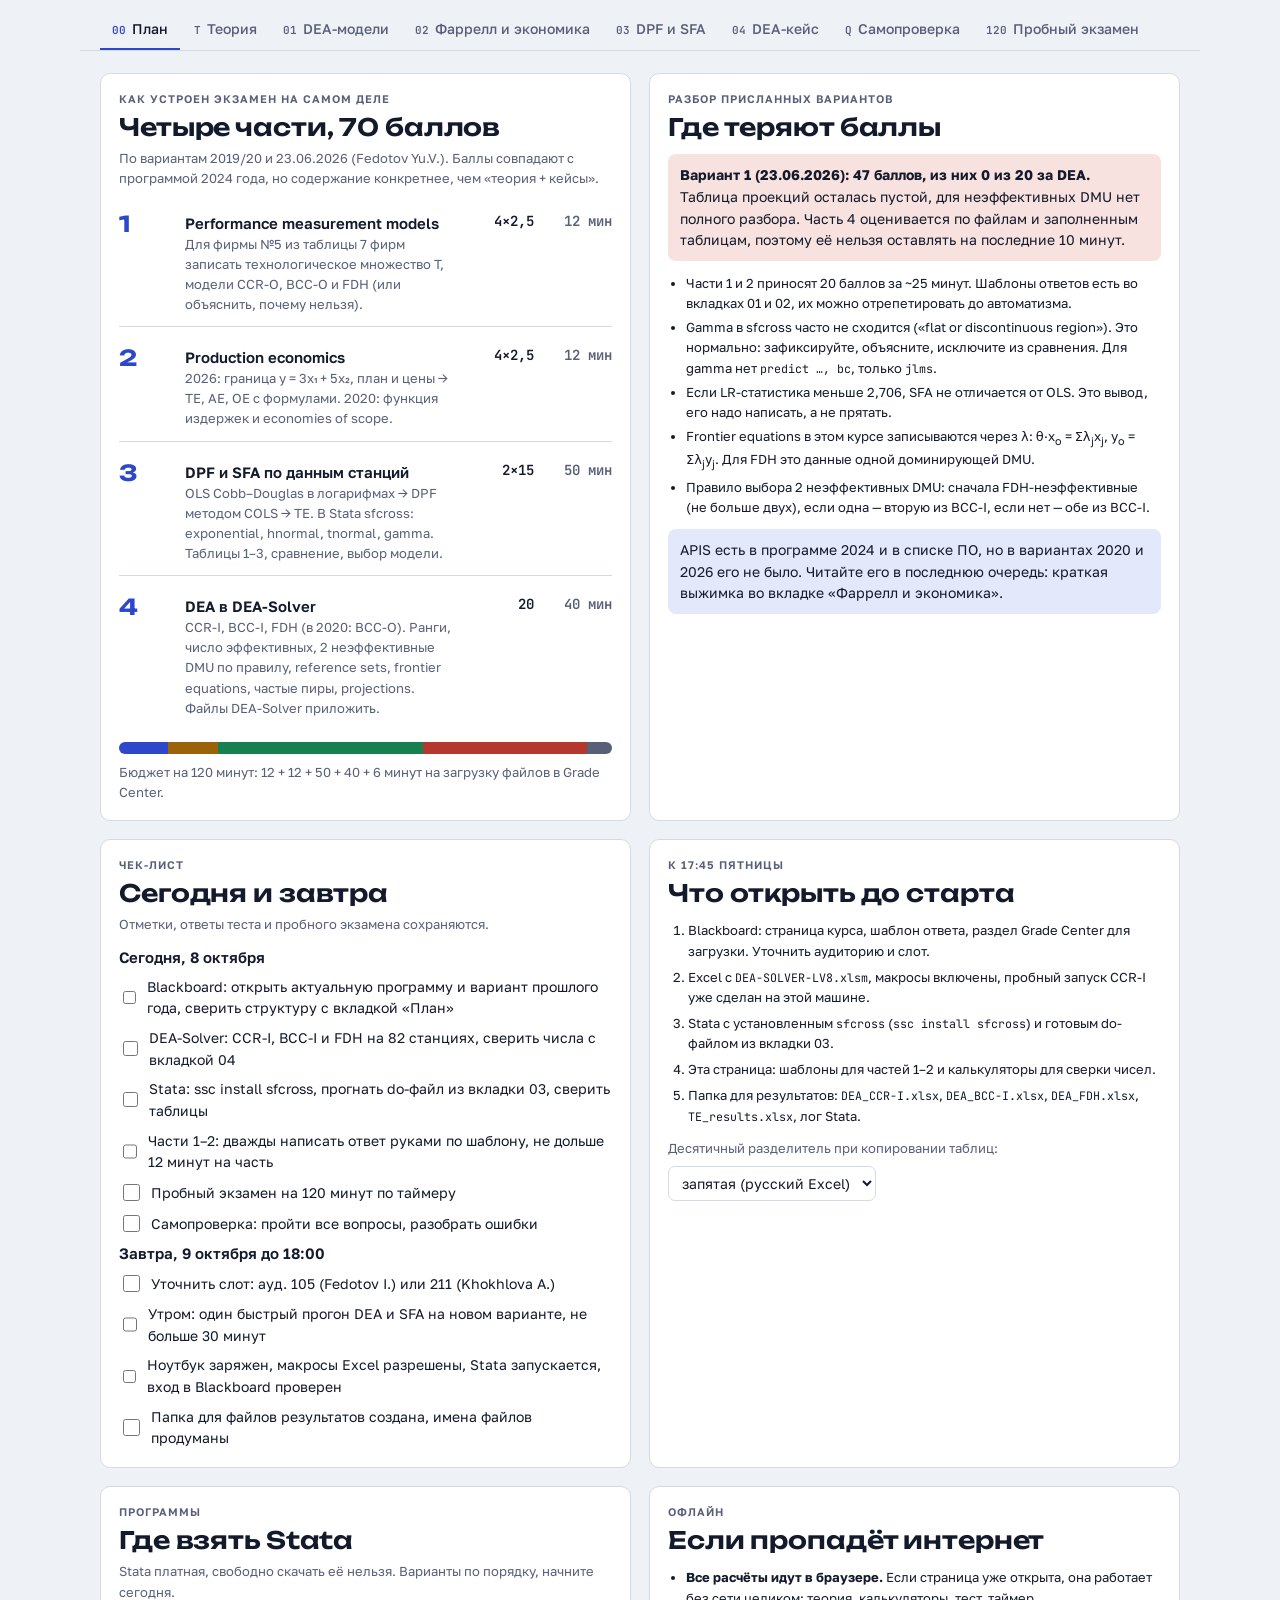
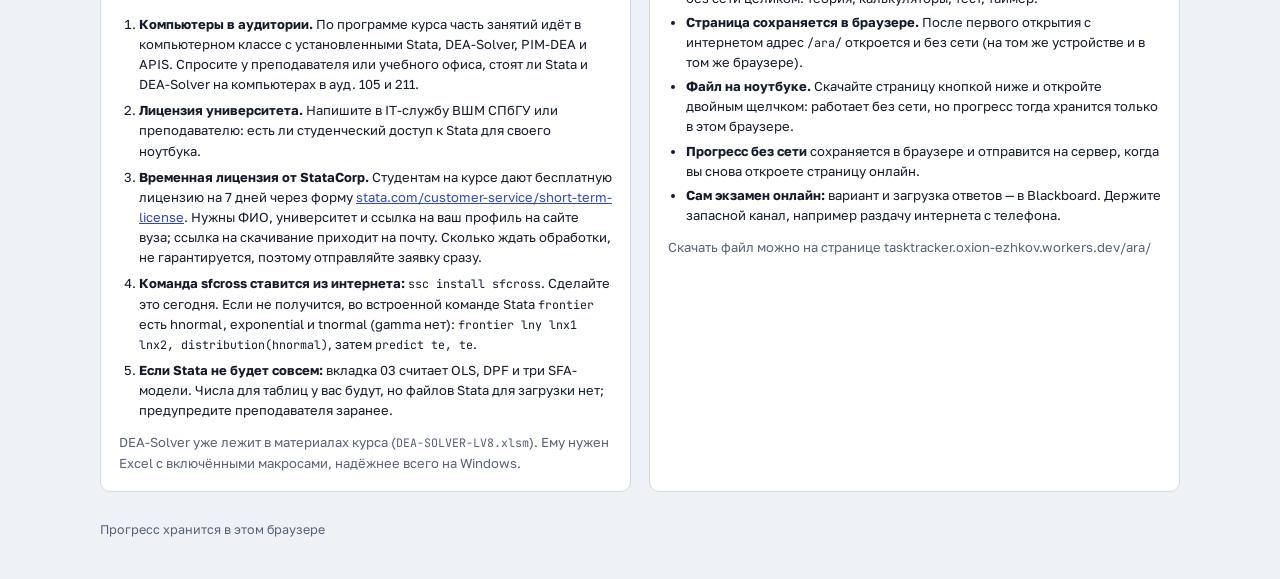
==== commit 93c7c018: "ARA trainer: drop the header block Remove the title, info chips and exam countdown at the top; the p" ====
--- a/public/ara/index.html
+++ b/public/ara/index.html
@@ -29,7 +29,8 @@
   --good: #52C78F; --good-soft: #153021; --warn: #E7AF55; --warn-soft: #33290F; --bad: #F27A70; --bad-soft: #3B1D1A; color-scheme: dark }
 * { box-sizing: border-box }
 body { background: var(--bg); color: var(--ink); font: 15px/1.55 var(--body); }
-.wrap { max-width: 1120px; margin: 0 auto; padding-inline: 20px; padding-block: 0 64px; }
+.wrap { max-width: 1120px; margin: 0 auto; padding-inline: 20px; padding-block: 8px 40px; }
+.foot { padding-top: 28px; font-size: 12.5px; color: var(--muted); }
 h1, h2, h3, h4 { text-wrap: balance; margin: 0; }
 h1 { font: 700 clamp(24px, 4.2vw, 38px)/1.1 var(--display); letter-spacing: -0.01em; }
 h2 { font: 600 clamp(19px, 2.6vw, 24px)/1.25 var(--display); letter-spacing: -0.005em; }
@@ -188,28 +189,6 @@
 </head>
 <body>
 <div class="wrap">
-  <header class="top">
-    <div class="lead">
-      <span class="eyebrow">Advanced Research and Analysis · пересдача</span>
-      <h1>Тренажёр ARA</h1>
-      <div class="chips">
-        <span class="chip hot">пт 09.10 · 18:00</span>
-        <span class="chip">ауд. 105 (Fedotov I.) или 211 (Khokhlova A.) — уточнить слот</span>
-        <span class="chip">open-book онлайн · 120 мин</span>
-        <span class="chip">70 баллов · сдано от 50 с проектами</span>
-      </div>
-    </div>
-    <div class="count">
-      <svg class="frontier-mark" viewBox="0 0 140 70" aria-hidden="true">
-        <polyline class="fl" fill="none" stroke-width="2" points="14,4 22,30 48,48 92,58 136,62"/>
-        <circle class="pe" cx="22" cy="30" r="3"/><circle class="pe" cx="48" cy="48" r="3"/><circle class="pe" cx="92" cy="58" r="3"/>
-        <circle class="pt" cx="60" cy="24" r="2.5"/><circle class="pt" cx="88" cy="36" r="2.5"/><circle class="pt" cx="40" cy="14" r="2.5"/><circle class="pt" cx="118" cy="44" r="2.5"/>
-      </svg>
-      <span class="eyebrow">до начала экзамена</span>
-      <b id="cd">—</b>
-      <span class="small muted" id="sync"></span>
-    </div>
-  </header>
 
   <nav class="tabs" role="tablist" aria-label="Разделы">
     <button data-tab="plan" role="tab"><span>00</span>План</button>
@@ -1080,6 +1059,7 @@
     </div>
     <div id="mout" class="stack" style="gap:18px"></div>
   </section>
+  <p class="foot" id="sync"></p>
 </div>
 <script>
 /* ===== Чистые расчётные функции: LP-симплекс, DEA, SFA, APIS ===== */
@@ -1713,14 +1693,7 @@
 }
 document.querySelectorAll('.tabs button').forEach(b => b.onclick = () => { showTab(b.dataset.tab); window.scrollTo({ top: 0 }); });
 
-const EXAM = new Date('2026-10-09T18:00:00+03:00');
-function tick() {
-  const ms = EXAM - Date.now();
-  if (ms <= 0) { $('cd').textContent = ms > -7.2e6 ? 'идёт экзамен' : 'экзамен прошёл'; return; }
-  const h = Math.floor(ms / 3.6e6), m = Math.floor(ms % 3.6e6 / 6e4);
-  $('cd').textContent = (h >= 24 ? Math.floor(h / 24) + ' д ' + (h % 24) + ' ч ' : h + ' ч ') + m + ' мин';
-}
-tick(); setInterval(tick, 30000);
+
 
 const CHECK = [
   ['Сегодня, 8 октября', [
